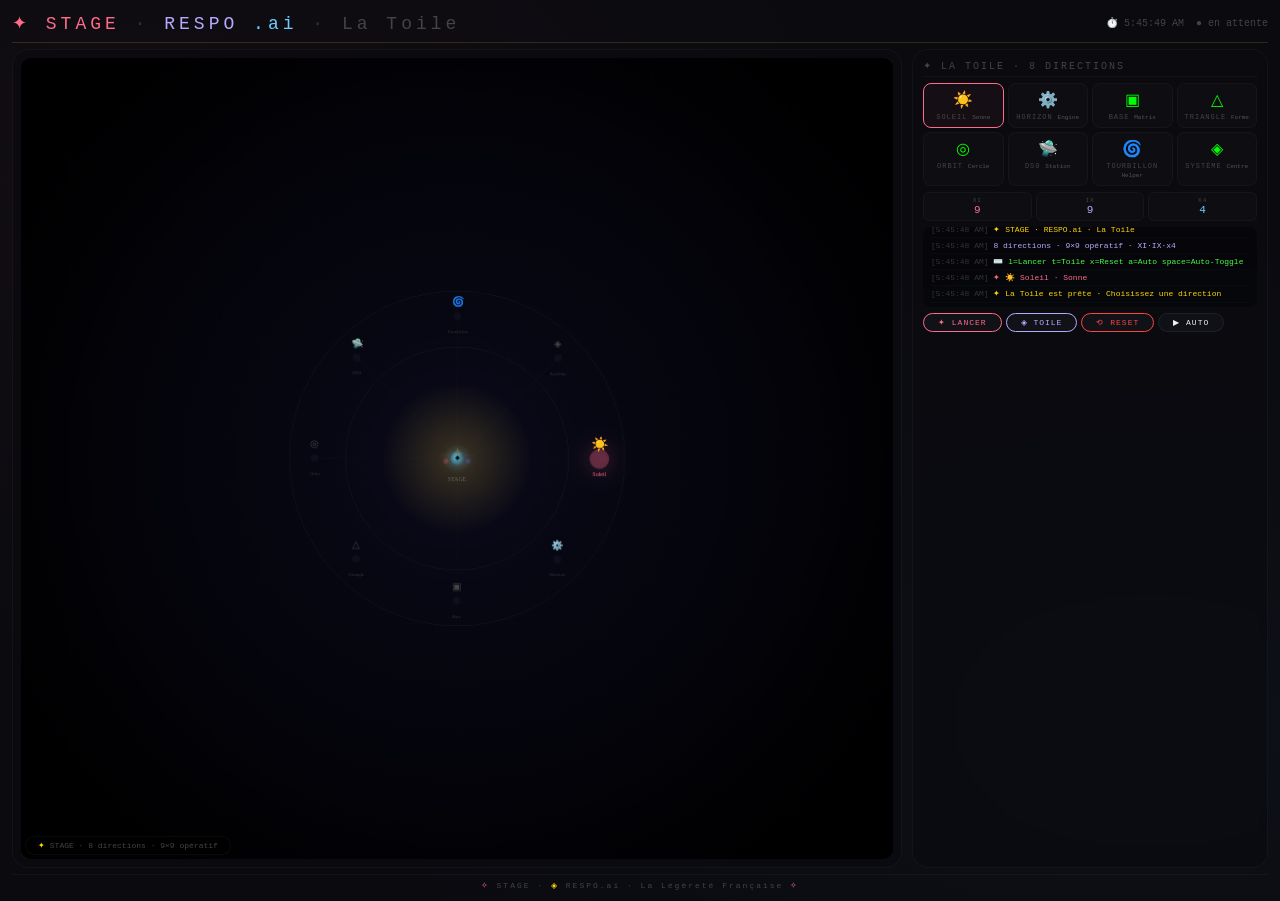
==== index.html @ 7abfceb0 "Update index.html" ====
<!DOCTYPE html>
<html lang="fr">
<head>
<meta charset="UTF-8">
<meta name="viewport" content="width=device-width, initial-scale=1.0">
<title>STAGE · RESPO.ai · La Légèreté Française</title>

<style>
:root {
    --bg: #0a0a0f;
    --fg: #0f0;
    --gold: #ffd700;
    --rose: #ff6b8a;
    --lavande: #b8a9ff;
    --bleu: #6bcfff;
    --vert: #6bffa9;
    --blanc: #f0f0f0;
    --gris: #444;
}
* { margin: 0; padding: 0; box-sizing: border-box; }
body {
    background: var(--bg);
    color: var(--fg);
    font-family: 'Consolas', 'Courier New', monospace;
    min-height: 100vh;
    display: grid;
    grid-template-rows: auto 1fr auto;
    gap: 6px;
    padding: 12px;
    background-image: 
        radial-gradient(ellipse at 10% 20%, rgba(255,107,138,0.03) 0%, transparent 50%),
        radial-gradient(ellipse at 90% 80%, rgba(107,207,255,0.03) 0%, transparent 50%);
}

header {
    display: flex;
    justify-content: space-between;
    align-items: center;
    border-bottom: 1px solid rgba(255,215,61,0.15);
    padding-bottom: 8px;
    flex-wrap: wrap;
    gap: 6px;
}
header h1 {
    font-size: 18px;
    color: var(--blanc);
    letter-spacing: 4px;
    font-weight: 300;
}
header h1 .stage { color: var(--rose); }
header h1 .respo { color: var(--lavande); }
header h1 .ai { color: var(--bleu); }
#info-bar { font-size: 10px; color: var(--gris); display: flex; gap: 12px; align-items: center; }

main {
    display: grid;
    grid-template-columns: 3fr 1.2fr;
    gap: 10px;
    height: 100%;
    min-height: 0;
}

/* ===== CANVAS ===== */
#canvas-wrap {
    background: rgba(10,10,15,0.6);
    border: 1px solid rgba(255,255,255,0.04);
    border-radius: 16px;
    padding: 8px;
    position: relative;
    overflow: hidden;
    backdrop-filter: blur(4px);
}
#canvas-wrap canvas {
    width: 100%;
    height: 100%;
    border-radius: 10px;
    display: block;
}
#canvas-overlay {
    position: absolute;
    bottom: 12px;
    left: 12px;
    font-size: 8px;
    color: var(--gris);
    pointer-events: none;
    background: rgba(0,0,0,0.5);
    padding: 4px 12px;
    border-radius: 20px;
    border: 1px solid rgba(255,255,255,0.04);
}
#canvas-overlay .lum { color: var(--gold); }
#canvas-overlay .ombre { color: var(--gris); }

/* ===== PANEL ===== */
#panel {
    background: rgba(10,10,15,0.6);
    border: 1px solid rgba(255,255,255,0.04);
    border-radius: 16px;
    padding: 10px;
    display: flex;
    flex-direction: column;
    gap: 6px;
    overflow-y: auto;
    max-height: 100%;
    backdrop-filter: blur(4px);
}
#panel h3 {
    font-size: 10px;
    color: var(--gris);
    border-bottom: 1px solid rgba(255,255,255,0.04);
    padding-bottom: 4px;
    font-weight: 300;
    letter-spacing: 2px;
}

/* ===== LA TOILE (Spinnwebe) ===== */
#toile {
    display: grid;
    grid-template-columns: 1fr 1fr 1fr 1fr;
    gap: 4px;
    font-size: 8px;
}
.direction {
    background: rgba(255,255,255,0.02);
    border-radius: 8px;
    padding: 6px 4px;
    text-align: center;
    border: 1px solid rgba(255,255,255,0.03);
    transition: all 0.3s ease;
    cursor: pointer;
}
.direction:hover {
    border-color: var(--gold);
    background: rgba(255,215,61,0.05);
}
.direction .sym { font-size: 16px; display: block; margin-bottom: 2px; }
.direction .label { color: var(--gris); font-size: 7px; text-transform: uppercase; letter-spacing: 1px; }
.direction .desc { color: #555; font-size: 6px; }
.direction.active { border-color: var(--rose); background: rgba(255,107,138,0.05); }
.direction.active .sym { color: var(--rose); }

/* ===== LOG ===== */
#log {
    flex: 1;
    overflow-y: auto;
    font-size: 8px;
    color: var(--gris);
    line-height: 1.4;
    min-height: 40px;
    max-height: 80px;
    background: rgba(0,0,0,0.3);
    border-radius: 8px;
    padding: 4px 8px;
}
#log .entry { padding: 2px 0; border-bottom: 1px solid rgba(255,255,255,0.02); }
#log .time { color: #333; }
#log .msg.lumiere { color: var(--gold); }
#log .msg.rose { color: var(--rose); }
#log .msg.lavande { color: var(--lavande); }
#log .msg.bleu { color: var(--bleu); }
#log .msg.vert { color: var(--vert); }
#log .msg.ok { color: #4f4; }
#log .msg.err { color: #f44; }

/* ===== METRIQUES ===== */
#metriques {
    display: grid;
    grid-template-columns: 1fr 1fr 1fr;
    gap: 4px;
}
.metrique {
    background: rgba(255,255,255,0.02);
    border-radius: 6px;
    padding: 4px 6px;
    text-align: center;
    border: 1px solid rgba(255,255,255,0.03);
}
.metrique .label { color: var(--gris); font-size: 6px; text-transform: uppercase; letter-spacing: 1px; }
.metrique .value { font-size: 11px; font-weight: 300; }
.metrique.rose .value { color: var(--rose); }
.metrique.lavande .value { color: var(--lavande); }
.metrique.bleu .value { color: var(--bleu); }

/* ===== CONTROLS ===== */
#controls {
    display: flex;
    gap: 4px;
    flex-wrap: wrap;
}
button {
    background: rgba(255,255,255,0.03);
    color: var(--blanc);
    border: 1px solid rgba(255,255,255,0.06);
    padding: 4px 14px;
    border-radius: 20px;
    cursor: pointer;
    font-family: inherit;
    font-size: 8px;
    transition: all 0.3s ease;
    letter-spacing: 1px;
}
button:hover {
    background: rgba(255,215,61,0.08);
    border-color: var(--gold);
}
button:active { transform: scale(0.95); }
button.primary {
    border-color: var(--rose);
    color: var(--rose);
}
button.primary:hover {
    background: var(--rose);
    color: #000;
}
button.lavande {
    border-color: var(--lavande);
    color: var(--lavande);
}
button.lavande:hover {
    background: var(--lavande);
    color: #000;
}
button.danger {
    border-color: #f44;
    color: #f44;
}
button.danger:hover {
    background: #f44;
    color: #000;
}

/* ===== FOOTER ===== */
footer {
    text-align: center;
    font-size: 8px;
    color: var(--gris);
    border-top: 1px solid rgba(255,255,255,0.03);
    padding-top: 6px;
    letter-spacing: 2px;
}
footer .c { color: var(--rose); }
footer .o { color: var(--gold); }

@media (max-width: 800px) {
    main { grid-template-columns: 1fr; }
    #panel { max-height: 200px; }
    #toile { grid-template-columns: 1fr 1fr; }
}
</style>
</head>
<body>

<header>
    <h1>
        <span class="stage">✦ STAGE</span>
        <span style="color:#333;">·</span>
        <span class="respo">RESPO</span>
        <span class="ai">.ai</span>
        <span style="color:#333;">·</span>
        <span style="color:var(--gris);font-weight:300;">La Toile</span>
    </h1>
    <div id="info-bar">
        <span id="clock">⏱️ --:--:--</span>
        <span id="state-display" style="color:var(--gris);">● en attente</span>
    </div>
</header>

<main>
    <div id="canvas-wrap">
        <canvas id="stageCanvas"></canvas>
        <div id="canvas-overlay">
            <span class="lum">✦</span> STAGE · <span class="ombre">8 directions · 9×9 opératif</span>
        </div>
    </div>

    <div id="panel">
        <h3>✦ LA TOILE · 8 DIRECTIONS</h3>

        <div id="toile">
            <div class="direction" data-dir="S">
                <span class="sym">☀️</span>
                <span class="label">Soleil</span>
                <span class="desc">Sonne</span>
            </div>
            <div class="direction" data-dir="H">
                <span class="sym">⚙️</span>
                <span class="label">Horizon</span>
                <span class="desc">Engine</span>
            </div>
            <div class="direction" data-dir="B">
                <span class="sym">▣</span>
                <span class="label">Base</span>
                <span class="desc">Matrix</span>
            </div>
            <div class="direction" data-dir="T">
                <span class="sym">△</span>
                <span class="label">Triangle</span>
                <span class="desc">Forme</span>
            </div>
            <div class="direction" data-dir="O">
                <span class="sym">◎</span>
                <span class="label">Orbit</span>
                <span class="desc">Cercle</span>
            </div>
            <div class="direction" data-dir="D">
                <span class="sym">🛸</span>
                <span class="label">DS9</span>
                <span class="desc">Station</span>
            </div>
            <div class="direction" data-dir="t">
                <span class="sym">🌀</span>
                <span class="label">Tourbillon</span>
                <span class="desc">Helper</span>
            </div>
            <div class="direction" data-dir="sys">
                <span class="sym">◈</span>
                <span class="label">Système</span>
                <span class="desc">Centre</span>
            </div>
        </div>

        <div id="metriques">
            <div class="metrique rose">
                <div class="label">XI</div>
                <div class="value" id="xi-value">9</div>
            </div>
            <div class="metrique lavande">
                <div class="label">IX</div>
                <div class="value" id="ix-value">9</div>
            </div>
            <div class="metrique bleu">
                <div class="label">x4</div>
                <div class="value" id="x4-value">4</div>
            </div>
        </div>

        <div id="log">
            <div class="entry"><span class="time">[init]</span> <span class="msg lumiere">✦ STAGE · La Toile est prête</span></div>
            <div class="entry"><span class="time">[init]</span> <span class="msg rose">8 directions · 9×9 opératif</span></div>
            <div class="entry"><span class="time">[init]</span> <span class="msg vert">XI·IX·x4 = 81 mouvements</span></div>
        </div>

        <div id="controls">
            <button class="primary" id="btn-lancer">✦ LANCER</button>
            <button class="lavande" id="btn-toile">◈ TOILE</button>
            <button class="danger" id="btn-reset">⟲ RESET</button>
            <button id="btn-auto">▶ AUTO</button>
        </div>
    </div>
</main>

<footer>
    <span class="c">✧</span> STAGE · <span class="o">◈</span> RESPO.ai · La Légèreté Française <span class="c">✧</span>
</footer>

<script>
// ============================================================
// 1. STAGE · LA TOILE · RÉSEAU
// ============================================================

// --- LES 8 DIRECTIONS ---
const DIRECTIONS = [
    { id: 'S',  sym: '☀️', label: 'Soleil', desc: 'Sonne' },
    { id: 'H',  sym: '⚙️', label: 'Horizon', desc: 'Engine' },
    { id: 'B',  sym: '▣', label: 'Base', desc: 'Matrix' },
    { id: 'T',  sym: '△', label: 'Triangle', desc: 'Forme' },
    { id: 'O',  sym: '◎', label: 'Orbit', desc: 'Cercle' },
    { id: 'D',  sym: '🛸', label: 'DS9', desc: 'Station' },
    { id: 't',  sym: '🌀', label: 'Tourbillon', desc: 'Helper' },
    { id: 'sys',sym: '◈', label: 'Système', desc: 'Centre' }
];

// --- NC-ROUTER ---
const NC_ROUTER = {
    S: './sys/index.html',
    O: './O/index.html',
    D: './D/index.html',
    T: './T/index.html',
    B: './B/index.html',
    H: './H/index.html'
};

// ============================================================
// 2. CANVAS SETUP
// ============================================================
const canvas = document.getElementById('stageCanvas');
const ctx = canvas.getContext('2d');
let W, H, cx, cy, radius;

function resizeCanvas() {
    const wrap = document.getElementById('canvas-wrap');
    const rect = wrap.getBoundingClientRect();
    canvas.width = rect.width;
    canvas.height = rect.height;
    W = canvas.width; H = canvas.height;
    cx = W / 2; cy = H / 2;
    radius = Math.min(W, H) * 0.38;
}
resizeCanvas();
window.addEventListener('resize', resizeCanvas);

// ============================================================
// 3. STATE
// ============================================================
const state = {
    running: false,
    autoMode: false,
    cycle: 0,
    t: 0,
    mode: 'S',
    direction: DIRECTIONS[0],
    xi: 9,
    ix: 9,
    x4: 4,
    syn: 0.5,
    quant: 0.5,
    respo: 0.5,
    activeDir: 'S'
};

// ============================================================
// 4. LOG
// ============================================================
function log(msg, type = 'info') {
    const logDiv = document.getElementById('log');
    const entry = document.createElement('div');
    entry.className = 'entry';
    const time = new Date().toLocaleTimeString();
    const cls = type === 'lumiere' ? 'lumiere' :
                type === 'rose' ? 'rose' :
                type === 'lavande' ? 'lavande' :
                type === 'bleu' ? 'bleu' :
                type === 'vert' ? 'vert' :
                type === 'ok' ? 'ok' : type === 'err' ? 'err' : '';
    entry.innerHTML = `<span class="time">[${time}]</span> <span class="msg ${cls}">${msg}</span>`;
    logDiv.appendChild(entry);
    logDiv.scrollTop = logDiv.scrollHeight;
    while (logDiv.children.length > 50) logDiv.removeChild(logDiv.firstChild);
}

// ============================================================
// 5. STAGE · TOILE
// ============================================================

function setDirection(id) {
    const dir = DIRECTIONS.find(d => d.id === id) || DIRECTIONS[0];
    state.direction = dir;
    state.activeDir = id;

    // UI aktualisieren
    document.querySelectorAll('.direction').forEach(el => {
        el.classList.toggle('active', el.dataset.dir === id);
    });

    log(`✦ ${dir.sym} ${dir.label} · ${dir.desc}`, 'rose');
}

function lancer() {
    const move = {
        XI: state.direction.id,
        IX: state.direction.id,
        x4: state.x4,
        mode: state.direction.label,
        time: Date.now()
    };

    localStorage.setItem('STAGE_MOVE', JSON.stringify(move));
    localStorage.setItem('STAGE_MODE', state.direction.id);

    // FUSION
    const fusion = {
        TEAM: 'Team² Work³',
        STAGE: move,
        MODE: state.direction.id,
        TIME: Date.now()
    };
    localStorage.setItem('FUSION_UNIVERSUM', JSON.stringify(fusion));

    log(`✦ LANCÉ · ${state.direction.sym} ${state.direction.label}`, 'lumiere');
    log(`📦 XI:${state.direction.id} IX:${state.direction.id} x4:${state.x4}`, 'lavande');

    // NC-Router
    const target = NC_ROUTER[state.direction.id] || './sys/index.html';
    // In Produktion: window.location.href = target;
    log(`🔗 Route: ${target}`, 'bleu');

    return fusion;
}

// ============================================================
// 6. RENDER — LA TOILE
// ============================================================
function render() {
    ctx.clearRect(0, 0, W, H);

    // Hintergrund
    const grad = ctx.createRadialGradient(cx, cy, 10, cx, cy, W * 0.6);
    grad.addColorStop(0, '#0a0a1a');
    grad.addColorStop(1, '#000');
    ctx.fillStyle = grad;
    ctx.fillRect(0, 0, W, H);

    // 1. LA TOILE (8 Directions)
    drawToile();

    // 2. STAGE-Kern
    drawStage();

    // 3. RESPO-Kern
    drawRespo();

    // 4. SYN/QUANT
    drawSynQuant();

    // Metriken
    document.getElementById('xi-value').textContent = state.xi;
    document.getElementById('ix-value').textContent = state.ix;
    document.getElementById('x4-value').textContent = state.x4;

    // Update
    state.t += 0.008;
    if (state.running) {
        state.cycle++;
        state.syn = 0.5 + 0.4 * Math.sin(state.t * 0.3);
        state.quant = 0.5 + 0.4 * Math.cos(state.t * 0.25);
        state.respo = (state.syn + state.quant) / 1.618;
    }

    if (state.cycle % 30 === 0 && state.running) {
        // Automatisch Richtung wechseln
        const idx = Math.floor(Math.random() * DIRECTIONS.length);
        setDirection(DIRECTIONS[idx].id);
    }

    requestAnimationFrame(render);
}
render();

// ============================================================
// 7. ZEICHEN-FUNKTIONEN
// ============================================================

function drawToile() {
    const n = DIRECTIONS.length;
    const r = radius * 0.55;

    // Spinnweben-Linien
    for (let i = 0; i < n; i++) {
        const angle = (i / n) * Math.PI * 2 + state.t * 0.02;
        const x = cx + Math.cos(angle) * r;
        const y = cy + Math.sin(angle) * r;

        ctx.strokeStyle = `rgba(255,255,255,${0.02 + (i / n) * 0.03})`;
        ctx.lineWidth = 0.5;
        ctx.beginPath();
        ctx.moveTo(cx, cy);
        ctx.lineTo(x, y);
        ctx.stroke();

        // Konzentrische Ringe
        for (let ring = 1; ring <= 3; ring++) {
            const rr = r * (ring / 3);
            ctx.strokeStyle = `rgba(255,255,255,${0.01 + ring * 0.01})`;
            ctx.lineWidth = 0.3;
            ctx.beginPath();
            ctx.arc(cx, cy, rr, 0, Math.PI * 2);
            ctx.stroke();
        }
    }

    // 8 Richtungen
    DIRECTIONS.forEach((dir, i) => {
        const angle = (i / n) * Math.PI * 2 + state.t * 0.02;
        const dist = r * 0.85;
        const x = cx + Math.cos(angle) * dist;
        const y = cy + Math.sin(angle) * dist;

        const isActive = dir.id === state.activeDir;

        // Punkt
        ctx.fillStyle = isActive ? `rgba(255,107,138,0.3)` : `rgba(255,255,255,0.03)`;
        ctx.shadowColor = isActive ? '#ff6b8a' : 'transparent';
        ctx.shadowBlur = isActive ? 20 : 0;
        ctx.beginPath();
        ctx.arc(x, y, isActive ? 10 : 4, 0, Math.PI * 2);
        ctx.fill();
        ctx.shadowBlur = 0;

        // Symbol
        ctx.fillStyle = isActive ? '#ff6b8a' : '#444';
        ctx.font = isActive ? '14px Consolas' : '10px Consolas';
        ctx.textAlign = 'center';
        ctx.textBaseline = 'middle';
        ctx.fillText(dir.sym, x, y - 14);

        // Label
        ctx.fillStyle = isActive ? '#ff6b8a' : '#333';
        ctx.font = isActive ? '6px Consolas' : '5px Consolas';
        ctx.fillText(dir.label, x, y + 16);
    });
}

function drawStage() {
    const r = radius * 0.25;

    // STAGE-Kern
    const grad = ctx.createRadialGradient(cx, cy, 0, cx, cy, r);
    grad.addColorStop(0, `rgba(255,215,61,${0.1 + state.respo * 0.2})`);
    grad.addColorStop(1, 'rgba(255,215,61,0)');
    ctx.fillStyle = grad;
    ctx.beginPath();
    ctx.arc(cx, cy, r, 0, Math.PI * 2);
    ctx.fill();

    ctx.fillStyle = `rgba(255,215,61,${0.1 + state.respo * 0.2})`;
    ctx.font = '18px Consolas';
    ctx.textAlign = 'center';
    ctx.textBaseline = 'middle';
    ctx.fillText('✦', cx, cy - 4);

    ctx.fillStyle = '#666';
    ctx.font = '6px Consolas';
    ctx.textBaseline = 'top';
    ctx.fillText('STAGE', cx, cy + 18);
}

function drawRespo() {
    const val = state.respo;
    const coreRadius = 3 + val * 8;

    const glow = ctx.createRadialGradient(cx, cy, 0, cx, cy, coreRadius + 8);
    glow.addColorStop(0, `rgba(108, 204, 255, ${0.1 + val * 0.2})`);
    glow.addColorStop(1, 'rgba(108, 204, 255, 0)');
    ctx.fillStyle = glow;
    ctx.beginPath();
    ctx.arc(cx, cy, coreRadius + 8, 0, Math.PI * 2);
    ctx.fill();

    const coreGrad = ctx.createRadialGradient(cx - 2, cy - 2, 0, cx, cy, coreRadius);
    coreGrad.addColorStop(0, `rgba(108, 204, 255, ${0.4 + val * 0.4})`);
    coreGrad.addColorStop(0.7, `rgba(60, 180, 220, ${0.2 + val * 0.3})`);
    coreGrad.addColorStop(1, `rgba(40, 120, 180, ${0.1 + val * 0.2})`);
    ctx.fillStyle = coreGrad;
    ctx.shadowColor = '#6cf';
    ctx.shadowBlur = 6 + val * 8;
    ctx.beginPath();
    ctx.arc(cx, cy, coreRadius, 0, Math.PI * 2);
    ctx.fill();
    ctx.shadowBlur = 0;

    ctx.fillStyle = '#000';
    ctx.font = `bold ${4 + val * 3}px Consolas`;
    ctx.textAlign = 'center';
    ctx.textBaseline = 'middle';
    ctx.fillText('◈', cx, cy);
}

function drawSynQuant() {
    const syn = state.syn;
    const quant = state.quant;
    const r = radius * 0.06;

    const sx = cx - r * 0.6;
    const sy = cy + r * 0.15;
    ctx.fillStyle = `rgba(255, 107, 107, ${0.1 + syn * 0.2})`;
    ctx.shadowColor = '#ff6b6b';
    ctx.shadowBlur = 2 + syn * 4;
    ctx.beginPath();
    ctx.arc(sx, sy, 1 + syn * 3, 0, Math.PI * 2);
    ctx.fill();
    ctx.shadowBlur = 0;
    ctx.fillStyle = `rgba(255, 107, 107, ${0.1 + syn * 0.2})`;
    ctx.font = '3px Consolas';
    ctx.textAlign = 'center';
    ctx.fillText(`SYN ${(syn * 100).toFixed(0)}%`, sx, sy - 6);

    const qx = cx + r * 0.6;
    const qy = cy + r * 0.15;
    ctx.fillStyle = `rgba(107, 107, 255, ${0.1 + quant * 0.2})`;
    ctx.shadowColor = '#6b6bff';
    ctx.shadowBlur = 2 + quant * 4;
    ctx.beginPath();
    ctx.arc(qx, qy, 1 + quant * 3, 0, Math.PI * 2);
    ctx.fill();
    ctx.shadowBlur = 0;
    ctx.fillStyle = `rgba(107, 107, 255, ${0.1 + quant * 0.2})`;
    ctx.fillText(`QUANT ${(quant * 100).toFixed(0)}%`, qx, qy - 6);
}

// ============================================================
// 8. CONTROLS
// ============================================================
document.getElementById('btn-lancer').addEventListener('click', function() {
    const fusion = lancer();
    log(`✦ LANCÉ · ${state.direction.sym} ${state.direction.label}`, 'lumiere');
    document.getElementById('state-display').textContent = `● ${state.direction.label}`;
    document.getElementById('state-display').style.color = 'var(--rose)';
});

document.getElementById('btn-toile').addEventListener('click', function() {
    log('◈ TOILE · 8 directions affichées', 'lavande');
    document.querySelectorAll('.direction').forEach(el => {
        el.classList.toggle('active', false);
    });
});

document.getElementById('btn-reset').addEventListener('click', function() {
    state.running = false;
    state.autoMode = false;
    state.cycle = 0;
    state.t = 0;
    state.syn = 0.5;
    state.quant = 0.5;
    state.respo = 0.5;
    setDirection('S');
    document.getElementById('btn-auto').textContent = '▶ AUTO';
    document.getElementById('state-display').textContent = '● reset';
    document.getElementById('state-display').style.color = 'var(--gris)';
    localStorage.removeItem('STAGE_MOVE');
    localStorage.removeItem('FUSION_UNIVERSUM');
    log('⟲ RESET · Toile effacée', 'err');
});

document.getElementById('btn-auto').addEventListener('click', function() {
    state.autoMode = !state.autoMode;
    this.textContent = state.autoMode ? '⏸ PAUSE' : '▶ AUTO';
    if (state.autoMode) {
        state.running = true;
        log('▶ AUTO · La Toile danse', 'vert');
        document.getElementById('state-display').textContent = '● auto';
        document.getElementById('state-display').style.color = 'var(--vert)';
        if (window.autoInterval) clearInterval(window.autoInterval);
        window.autoInterval = setInterval(function() {
            const idx = Math.floor(Math.random() * DIRECTIONS.length);
            setDirection(DIRECTIONS[idx].id);
            log(`🔄 ${DIRECTIONS[idx].sym} ${DIRECTIONS[idx].label}`, 'rose');
        }, 3000);
    } else {
        clearInterval(window.autoInterval);
        log('⏸ AUTO · Pause', 'ok');
        document.getElementById('state-display').textContent = '● pause';
        document.getElementById('state-display').style.color = 'var(--gris)';
    }
});

// ============================================================
// 9. DIRECTION-KLICKS
// ============================================================
document.querySelectorAll('.direction').forEach(el => {
    el.addEventListener('click', function() {
        const dir = this.dataset.dir;
        setDirection(dir);
        log(`✦ ${DIRECTIONS.find(d => d.id === dir).sym} ${DIRECTIONS.find(d => d.id === dir).label}`, 'rose');
    });
});

// ============================================================
// 10. TASTATUR
// ============================================================
document.addEventListener('keydown', function(e) {
    if (e.key === 'l' || e.key === 'L') document.getElementById('btn-lancer').click();
    if (e.key === 't' || e.key === 'T') document.getElementById('btn-toile').click();
    if (e.key === 'x' || e.key === 'X') document.getElementById('btn-reset').click();
    if (e.key === 'a' || e.key === 'A') document.getElementById('btn-auto').click();
    if (e.key === ' ') { e.preventDefault(); document.getElementById('btn-auto').click(); }
});

// ============================================================
// 11. UHR
// ============================================================
function updateClock() {
    document.getElementById('clock').textContent = '⏱️ ' + new Date().toLocaleTimeString();
}
setInterval(updateClock, 1000);
updateClock();

// ============================================================
// 12. INIT — LA TOILE
// ============================================================
log('✦ STAGE · RESPO.ai · La Toile', 'lumiere');
log('8 directions · 9×9 opératif · XI·IX·x4', 'lavande');
log('⌨️  l=Lancer  t=Toile  x=Reset  a=Auto  space=Auto-Toggle', 'ok');

console.log('✦ STAGE · RESPO.ai · La Toile');
console.log('8 directions · 9×9 opératif');
console.log('⌨️  l=Lancer  t=Toile  x=Reset  a=Auto  space=Toggle');

// Initiale Richtung
setDirection('S');
setTimeout(function() {
    log('✦ La Toile est prête · Choisissez une direction', 'lumiere');
}, 300);
</script>

    <script>
function pump(segment){
    const flow = {
        HY:   ["3","9","81","3"],
        PE:   ["9","81","◆","△","▣"],
        PER:  ["3","9","81","756","27","▣","3"],
        TRANS:["◎","81","◆","△"],
        WARB: ["81","◆","△","27"],
        KANAL:["756","27","▣"],
        "TMP-alpha":["3","◎","27"],
        "TMP-beta":["9","81","▣"],
        "TMP-gamma":["◆","756","△"]
    };

    return flow[segment];
}

</script>
<style>
  #iki1uc-id.segment-matrix {
    display:grid;
    grid-template-columns:repeat(3, 1fr);
    gap:5px;
    width:95%;
    margin:auto;
  }

  .seg {
    background:#000;
    border:1px solid #0f0;
    padding:10px;
    font-size:14px;
    line-height:1.4;
    color:#0f0;
  }

  .seg[data-type]::before {
    content: "[" attr(data-type) "] ";
    color:#0f0;
    font-weight:bold;
  }
</style>

<script type="module">
    import { VEC9_729 } from "./vec9.js";

    window.onload = () => {
        const out = document.getElementById("output");
        out.innerHTML = VEC9_729.slice(0,20).map(v => v.toString()).join("<br>");
    };
</script>

    
</body>
</html>
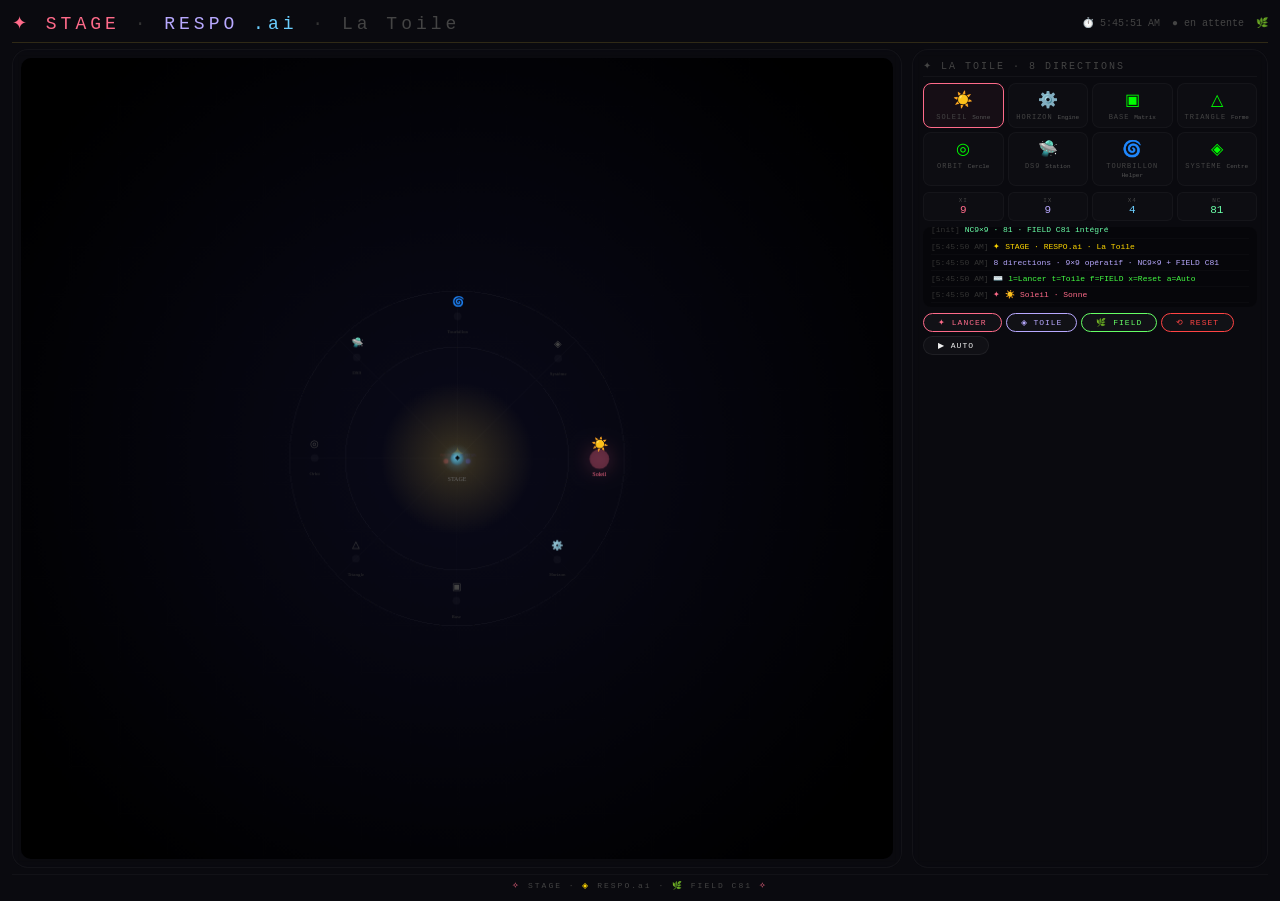
==== commit acb8d4d0: "Update index.html" ====
--- a/index.html
+++ b/index.html
@@ -3,7 +3,7 @@
 <head>
 <meta charset="UTF-8">
 <meta name="viewport" content="width=device-width, initial-scale=1.0">
-<title>STAGE · RESPO.ai · La Légèreté Française</title>
+<title>STAGE · RESPO.ai · La Toile · INTÉGRÉ</title>
 
 <style>
 :root {
@@ -27,11 +27,7 @@
     grid-template-rows: auto 1fr auto;
     gap: 6px;
     padding: 12px;
-    background-image: 
-        radial-gradient(ellipse at 10% 20%, rgba(255,107,138,0.03) 0%, transparent 50%),
-        radial-gradient(ellipse at 90% 80%, rgba(107,207,255,0.03) 0%, transparent 50%);
-}
-
+}
 header {
     display: flex;
     justify-content: space-between;
@@ -59,8 +55,6 @@
     height: 100%;
     min-height: 0;
 }
-
-/* ===== CANVAS ===== */
 #canvas-wrap {
     background: rgba(10,10,15,0.6);
     border: 1px solid rgba(255,255,255,0.04);
@@ -76,22 +70,6 @@
     border-radius: 10px;
     display: block;
 }
-#canvas-overlay {
-    position: absolute;
-    bottom: 12px;
-    left: 12px;
-    font-size: 8px;
-    color: var(--gris);
-    pointer-events: none;
-    background: rgba(0,0,0,0.5);
-    padding: 4px 12px;
-    border-radius: 20px;
-    border: 1px solid rgba(255,255,255,0.04);
-}
-#canvas-overlay .lum { color: var(--gold); }
-#canvas-overlay .ombre { color: var(--gris); }
-
-/* ===== PANEL ===== */
 #panel {
     background: rgba(10,10,15,0.6);
     border: 1px solid rgba(255,255,255,0.04);
@@ -113,7 +91,6 @@
     letter-spacing: 2px;
 }
 
-/* ===== LA TOILE (Spinnwebe) ===== */
 #toile {
     display: grid;
     grid-template-columns: 1fr 1fr 1fr 1fr;
@@ -139,7 +116,6 @@
 .direction.active { border-color: var(--rose); background: rgba(255,107,138,0.05); }
 .direction.active .sym { color: var(--rose); }
 
-/* ===== LOG ===== */
 #log {
     flex: 1;
     overflow-y: auto;
@@ -161,11 +137,11 @@
 #log .msg.vert { color: var(--vert); }
 #log .msg.ok { color: #4f4; }
 #log .msg.err { color: #f44; }
-
-/* ===== METRIQUES ===== */
+#log .msg.field { color: #6f6; }
+
 #metriques {
     display: grid;
-    grid-template-columns: 1fr 1fr 1fr;
+    grid-template-columns: 1fr 1fr 1fr 1fr;
     gap: 4px;
 }
 .metrique {
@@ -180,8 +156,8 @@
 .metrique.rose .value { color: var(--rose); }
 .metrique.lavande .value { color: var(--lavande); }
 .metrique.bleu .value { color: var(--bleu); }
-
-/* ===== CONTROLS ===== */
+.metrique.vert .value { color: var(--vert); }
+
 #controls {
     display: flex;
     gap: 4px;
@@ -204,32 +180,15 @@
     border-color: var(--gold);
 }
 button:active { transform: scale(0.95); }
-button.primary {
-    border-color: var(--rose);
-    color: var(--rose);
-}
-button.primary:hover {
-    background: var(--rose);
-    color: #000;
-}
-button.lavande {
-    border-color: var(--lavande);
-    color: var(--lavande);
-}
-button.lavande:hover {
-    background: var(--lavande);
-    color: #000;
-}
-button.danger {
-    border-color: #f44;
-    color: #f44;
-}
-button.danger:hover {
-    background: #f44;
-    color: #000;
-}
-
-/* ===== FOOTER ===== */
+button.primary { border-color: var(--rose); color: var(--rose); }
+button.primary:hover { background: var(--rose); color: #000; }
+button.lavande { border-color: var(--lavande); color: var(--lavande); }
+button.lavande:hover { background: var(--lavande); color: #000; }
+button.danger { border-color: #f44; color: #f44; }
+button.danger:hover { background: #f44; color: #000; }
+button.field { border-color: #6f6; color: #6f6; }
+button.field:hover { background: #6f6; color: #000; }
+
 footer {
     text-align: center;
     font-size: 8px;
@@ -240,6 +199,7 @@
 }
 footer .c { color: var(--rose); }
 footer .o { color: var(--gold); }
+footer .i { color: var(--bleu); }
 
 @media (max-width: 800px) {
     main { grid-template-columns: 1fr; }
@@ -262,15 +222,13 @@
     <div id="info-bar">
         <span id="clock">⏱️ --:--:--</span>
         <span id="state-display" style="color:var(--gris);">● en attente</span>
+        <span id="field-status" style="color:#6f6;">🌿</span>
     </div>
 </header>
 
 <main>
     <div id="canvas-wrap">
         <canvas id="stageCanvas"></canvas>
-        <div id="canvas-overlay">
-            <span class="lum">✦</span> STAGE · <span class="ombre">8 directions · 9×9 opératif</span>
-        </div>
     </div>
 
     <div id="panel">
@@ -332,17 +290,22 @@
                 <div class="label">x4</div>
                 <div class="value" id="x4-value">4</div>
             </div>
+            <div class="metrique vert">
+                <div class="label">NC</div>
+                <div class="value" id="nc-value">81</div>
+            </div>
         </div>
 
         <div id="log">
             <div class="entry"><span class="time">[init]</span> <span class="msg lumiere">✦ STAGE · La Toile est prête</span></div>
             <div class="entry"><span class="time">[init]</span> <span class="msg rose">8 directions · 9×9 opératif</span></div>
-            <div class="entry"><span class="time">[init]</span> <span class="msg vert">XI·IX·x4 = 81 mouvements</span></div>
+            <div class="entry"><span class="time">[init]</span> <span class="msg vert">NC9×9 · 81 · FIELD C81 intégré</span></div>
         </div>
 
         <div id="controls">
             <button class="primary" id="btn-lancer">✦ LANCER</button>
             <button class="lavande" id="btn-toile">◈ TOILE</button>
+            <button class="field" id="btn-field">🌿 FIELD</button>
             <button class="danger" id="btn-reset">⟲ RESET</button>
             <button id="btn-auto">▶ AUTO</button>
         </div>
@@ -350,38 +313,61 @@
 </main>
 
 <footer>
-    <span class="c">✧</span> STAGE · <span class="o">◈</span> RESPO.ai · La Légèreté Française <span class="c">✧</span>
+    <span class="c">✧</span> STAGE · <span class="o">◈</span> RESPO.ai · <span class="i">🌿</span> FIELD C81 <span class="c">✧</span>
 </footer>
 
 <script>
 // ============================================================
-// 1. STAGE · LA TOILE · RÉSEAU
-// ============================================================
-
-// --- LES 8 DIRECTIONS ---
-const DIRECTIONS = [
-    { id: 'S',  sym: '☀️', label: 'Soleil', desc: 'Sonne' },
-    { id: 'H',  sym: '⚙️', label: 'Horizon', desc: 'Engine' },
-    { id: 'B',  sym: '▣', label: 'Base', desc: 'Matrix' },
-    { id: 'T',  sym: '△', label: 'Triangle', desc: 'Forme' },
-    { id: 'O',  sym: '◎', label: 'Orbit', desc: 'Cercle' },
-    { id: 'D',  sym: '🛸', label: 'DS9', desc: 'Station' },
-    { id: 't',  sym: '🌀', label: 'Tourbillon', desc: 'Helper' },
-    { id: 'sys',sym: '◈', label: 'Système', desc: 'Centre' }
-];
-
-// --- NC-ROUTER ---
-const NC_ROUTER = {
-    S: './sys/index.html',
-    O: './O/index.html',
-    D: './D/index.html',
-    T: './T/index.html',
-    B: './B/index.html',
-    H: './H/index.html'
+// 1. IMPORTS (simuliert)
+// ============================================================
+// In der realen Version:
+// import { FIELD } from './service/FIELD/field.core.js';
+// import { NC99 } from './service/NC9x9.room.js';
+// import { VEC9_729 } from './vec9.js';
+
+// Simulierte Module für Demo
+const FIELD = {
+    status: 'online',
+    eco: { level: 1, stability: 'preliminary', c81: true },
+    influence: { zone: 'NC', strength: 'medium', type: 'proto-field' },
+    init() { console.log('🌿 FIELD initialisiert'); },
+    id() { return { id: 'F81', status: 'active' }; },
+    eco() { return this.eco; },
+    effect() { return { decision: 'open', confidence: 0.87 }; },
+    reset() { console.log('🌿 FIELD zurückgesetzt'); }
 };
 
-// ============================================================
-// 2. CANVAS SETUP
+const NC99 = {
+    status: 'initialisiert',
+    init() { console.log('📐 NC9×9 initialisiert (81)'); },
+    get(row, col) { return `NC(${row},${col})`; }
+};
+
+const VEC9_729 = Array.from({ length: 729 }, (_, i) => ({
+    id: i,
+    vector: `VEC${i}`
+}));
+
+// ============================================================
+// 2. PUMP-FUNKTION (deine originale)
+// ============================================================
+function pump(segment) {
+    const flow = {
+        HY:   ["3","9","81","3"],
+        PE:   ["9","81","◆","△","▣"],
+        PER:  ["3","9","81","756","27","▣","3"],
+        TRANS:["◎","81","◆","△"],
+        WARB: ["81","◆","△","27"],
+        KANAL:["756","27","▣"],
+        "TMP-alpha":["3","◎","27"],
+        "TMP-beta":["9","81","▣"],
+        "TMP-gamma":["◆","756","△"]
+    };
+    return flow[segment] || ["3","9","81"];
+}
+
+// ============================================================
+// 3. CANVAS SETUP
 // ============================================================
 const canvas = document.getElementById('stageCanvas');
 const ctx = canvas.getContext('2d');
@@ -400,8 +386,19 @@
 window.addEventListener('resize', resizeCanvas);
 
 // ============================================================
-// 3. STATE
-// ============================================================
+// 4. STATE
+// ============================================================
+const DIRECTIONS = [
+    { id: 'S',  sym: '☀️', label: 'Soleil', desc: 'Sonne', route: './sys/index.html' },
+    { id: 'H',  sym: '⚙️', label: 'Horizon', desc: 'Engine', route: './H/index.html' },
+    { id: 'B',  sym: '▣', label: 'Base', desc: 'Matrix', route: './B/index.html' },
+    { id: 'T',  sym: '△', label: 'Triangle', desc: 'Forme', route: './T/index.html' },
+    { id: 'O',  sym: '◎', label: 'Orbit', desc: 'Cercle', route: './O/index.html' },
+    { id: 'D',  sym: '🛸', label: 'DS9', desc: 'Station', route: './D/index.html' },
+    { id: 't',  sym: '🌀', label: 'Tourbillon', desc: 'Helper', route: './HELPER/index.html' },
+    { id: 'sys',sym: '◈', label: 'Système', desc: 'Centre', route: './sys/index.html' }
+];
+
 const state = {
     running: false,
     autoMode: false,
@@ -412,14 +409,16 @@
     xi: 9,
     ix: 9,
     x4: 4,
+    nc: 81,
     syn: 0.5,
     quant: 0.5,
     respo: 0.5,
-    activeDir: 'S'
+    activeDir: 'S',
+    fieldActive: false
 };
 
 // ============================================================
-// 4. LOG
+// 5. LOG
 // ============================================================
 function log(msg, type = 'info') {
     const logDiv = document.getElementById('log');
@@ -431,6 +430,7 @@
                 type === 'lavande' ? 'lavande' :
                 type === 'bleu' ? 'bleu' :
                 type === 'vert' ? 'vert' :
+                type === 'field' ? 'field' :
                 type === 'ok' ? 'ok' : type === 'err' ? 'err' : '';
     entry.innerHTML = `<span class="time">[${time}]</span> <span class="msg ${cls}">${msg}</span>`;
     logDiv.appendChild(entry);
@@ -439,15 +439,13 @@
 }
 
 // ============================================================
-// 5. STAGE · TOILE
-// ============================================================
-
+// 6. STAGE FUNKTIONEN
+// ============================================================
 function setDirection(id) {
     const dir = DIRECTIONS.find(d => d.id === id) || DIRECTIONS[0];
     state.direction = dir;
     state.activeDir = id;
 
-    // UI aktualisieren
     document.querySelectorAll('.direction').forEach(el => {
         el.classList.toggle('active', el.dataset.dir === id);
     });
@@ -456,78 +454,95 @@
 }
 
 function lancer() {
+    // Pump anwenden
+    const pumpResult = pump(state.direction.label);
+    log(`🌀 PUMP: ${pumpResult.join(' → ')}`, 'lavande');
+
     const move = {
         XI: state.direction.id,
         IX: state.direction.id,
         x4: state.x4,
+        nc: state.nc,
         mode: state.direction.label,
+        pump: pumpResult,
         time: Date.now()
     };
 
     localStorage.setItem('STAGE_MOVE', JSON.stringify(move));
-    localStorage.setItem('STAGE_MODE', state.direction.id);
-
-    // FUSION
+
+    // FIELD einbinden
+    if (state.fieldActive) {
+        const fieldStatus = FIELD.effect();
+        log(`🌿 FIELD: ${fieldStatus.decision} (${(fieldStatus.confidence * 100).toFixed(0)}%)`, 'field');
+    }
+
+    // Fusion
     const fusion = {
         TEAM: 'Team² Work³',
         STAGE: move,
         MODE: state.direction.id,
+        PUMP: pumpResult,
+        FIELD: state.fieldActive ? FIELD.effect() : null,
         TIME: Date.now()
     };
     localStorage.setItem('FUSION_UNIVERSUM', JSON.stringify(fusion));
 
     log(`✦ LANCÉ · ${state.direction.sym} ${state.direction.label}`, 'lumiere');
-    log(`📦 XI:${state.direction.id} IX:${state.direction.id} x4:${state.x4}`, 'lavande');
-
-    // NC-Router
-    const target = NC_ROUTER[state.direction.id] || './sys/index.html';
-    // In Produktion: window.location.href = target;
+    log(`📦 XI:${state.direction.id} IX:${state.direction.id} x4:${state.x4} NC:${state.nc}`, 'lavande');
+
+    const target = state.direction.route;
     log(`🔗 Route: ${target}`, 'bleu');
 
     return fusion;
 }
 
-// ============================================================
-// 6. RENDER — LA TOILE
+function runField() {
+    state.fieldActive = !state.fieldActive;
+    if (state.fieldActive) {
+        FIELD.init();
+        log('🌿 FIELD aktiviert · C81-ECO-Feld online', 'field');
+        document.getElementById('field-status').textContent = '🌿 ON';
+        document.getElementById('field-status').style.color = '#6f6';
+    } else {
+        FIELD.reset();
+        log('🌿 FIELD deaktiviert', 'field');
+        document.getElementById('field-status').textContent = '🌿';
+        document.getElementById('field-status').style.color = '#444';
+    }
+}
+
+// ============================================================
+// 7. RENDER
 // ============================================================
 function render() {
     ctx.clearRect(0, 0, W, H);
 
-    // Hintergrund
     const grad = ctx.createRadialGradient(cx, cy, 10, cx, cy, W * 0.6);
     grad.addColorStop(0, '#0a0a1a');
     grad.addColorStop(1, '#000');
     ctx.fillStyle = grad;
     ctx.fillRect(0, 0, W, H);
 
-    // 1. LA TOILE (8 Directions)
     drawToile();
-
-    // 2. STAGE-Kern
     drawStage();
-
-    // 3. RESPO-Kern
     drawRespo();
-
-    // 4. SYN/QUANT
     drawSynQuant();
 
-    // Metriken
     document.getElementById('xi-value').textContent = state.xi;
     document.getElementById('ix-value').textContent = state.ix;
     document.getElementById('x4-value').textContent = state.x4;
-
-    // Update
+    document.getElementById('nc-value').textContent = state.nc;
+
     state.t += 0.008;
     if (state.running) {
         state.cycle++;
         state.syn = 0.5 + 0.4 * Math.sin(state.t * 0.3);
         state.quant = 0.5 + 0.4 * Math.cos(state.t * 0.25);
         state.respo = (state.syn + state.quant) / 1.618;
+        state.nc = 81 + Math.floor(Math.sin(state.t * 0.1) * 10);
     }
 
-    if (state.cycle % 30 === 0 && state.running) {
-        // Automatisch Richtung wechseln
+    if (state.cycle % 30 === 0 && state.running && !state.autoMode) {
         const idx = Math.floor(Math.random() * DIRECTIONS.length);
         setDirection(DIRECTIONS[idx].id);
     }
@@ -537,14 +552,12 @@
 render();
 
 // ============================================================
-// 7. ZEICHEN-FUNKTIONEN
-// ============================================================
-
+// 8. ZEICHEN-FUNKTIONEN
+// ============================================================
 function drawToile() {
     const n = DIRECTIONS.length;
     const r = radius * 0.55;
 
-    // Spinnweben-Linien
     for (let i = 0; i < n; i++) {
         const angle = (i / n) * Math.PI * 2 + state.t * 0.02;
         const x = cx + Math.cos(angle) * r;
@@ -557,7 +570,6 @@
         ctx.lineTo(x, y);
         ctx.stroke();
 
-        // Konzentrische Ringe
         for (let ring = 1; ring <= 3; ring++) {
             const rr = r * (ring / 3);
             ctx.strokeStyle = `rgba(255,255,255,${0.01 + ring * 0.01})`;
@@ -568,7 +580,6 @@
         }
     }
 
-    // 8 Richtungen
     DIRECTIONS.forEach((dir, i) => {
         const angle = (i / n) * Math.PI * 2 + state.t * 0.02;
         const dist = r * 0.85;
@@ -576,8 +587,6 @@
         const y = cy + Math.sin(angle) * dist;
 
         const isActive = dir.id === state.activeDir;
-
-        // Punkt
         ctx.fillStyle = isActive ? `rgba(255,107,138,0.3)` : `rgba(255,255,255,0.03)`;
         ctx.shadowColor = isActive ? '#ff6b8a' : 'transparent';
         ctx.shadowBlur = isActive ? 20 : 0;
@@ -586,14 +595,12 @@
         ctx.fill();
         ctx.shadowBlur = 0;
 
-        // Symbol
         ctx.fillStyle = isActive ? '#ff6b8a' : '#444';
         ctx.font = isActive ? '14px Consolas' : '10px Consolas';
         ctx.textAlign = 'center';
         ctx.textBaseline = 'middle';
         ctx.fillText(dir.sym, x, y - 14);
 
-        // Label
         ctx.fillStyle = isActive ? '#ff6b8a' : '#333';
         ctx.font = isActive ? '6px Consolas' : '5px Consolas';
         ctx.fillText(dir.label, x, y + 16);
@@ -602,8 +609,6 @@
 
 function drawStage() {
     const r = radius * 0.25;
-
-    // STAGE-Kern
     const grad = ctx.createRadialGradient(cx, cy, 0, cx, cy, r);
     grad.addColorStop(0, `rgba(255,215,61,${0.1 + state.respo * 0.2})`);
     grad.addColorStop(1, 'rgba(255,215,61,0)');
@@ -627,7 +632,6 @@
 function drawRespo() {
     const val = state.respo;
     const coreRadius = 3 + val * 8;
-
     const glow = ctx.createRadialGradient(cx, cy, 0, cx, cy, coreRadius + 8);
     glow.addColorStop(0, `rgba(108, 204, 255, ${0.1 + val * 0.2})`);
     glow.addColorStop(1, 'rgba(108, 204, 255, 0)');
@@ -688,21 +692,19 @@
 }
 
 // ============================================================
-// 8. CONTROLS
+// 9. CONTROLS
 // ============================================================
 document.getElementById('btn-lancer').addEventListener('click', function() {
-    const fusion = lancer();
-    log(`✦ LANCÉ · ${state.direction.sym} ${state.direction.label}`, 'lumiere');
+    lancer();
     document.getElementById('state-display').textContent = `● ${state.direction.label}`;
     document.getElementById('state-display').style.color = 'var(--rose)';
 });
 
 document.getElementById('btn-toile').addEventListener('click', function() {
     log('◈ TOILE · 8 directions affichées', 'lavande');
-    document.querySelectorAll('.direction').forEach(el => {
-        el.classList.toggle('active', false);
-    });
 });
+
+document.getElementById('btn-field').addEventListener('click', runField);
 
 document.getElementById('btn-reset').addEventListener('click', function() {
     state.running = false;
@@ -712,10 +714,13 @@
     state.syn = 0.5;
     state.quant = 0.5;
     state.respo = 0.5;
+    state.fieldActive = false;
     setDirection('S');
     document.getElementById('btn-auto').textContent = '▶ AUTO';
     document.getElementById('state-display').textContent = '● reset';
     document.getElementById('state-display').style.color = 'var(--gris)';
+    document.getElementById('field-status').textContent = '🌿';
+    document.getElementById('field-status').style.color = '#444';
     localStorage.removeItem('STAGE_MOVE');
     localStorage.removeItem('FUSION_UNIVERSUM');
     log('⟲ RESET · Toile effacée', 'err');
@@ -733,8 +738,8 @@
         window.autoInterval = setInterval(function() {
             const idx = Math.floor(Math.random() * DIRECTIONS.length);
             setDirection(DIRECTIONS[idx].id);
-            log(`🔄 ${DIRECTIONS[idx].sym} ${DIRECTIONS[idx].label}`, 'rose');
-        }, 3000);
+            lancer();
+        }, 4000);
     } else {
         clearInterval(window.autoInterval);
         log('⏸ AUTO · Pause', 'ok');
@@ -743,9 +748,6 @@
     }
 });
 
-// ============================================================
-// 9. DIRECTION-KLICKS
-// ============================================================
 document.querySelectorAll('.direction').forEach(el => {
     el.addEventListener('click', function() {
         const dir = this.dataset.dir;
@@ -760,6 +762,7 @@
 document.addEventListener('keydown', function(e) {
     if (e.key === 'l' || e.key === 'L') document.getElementById('btn-lancer').click();
     if (e.key === 't' || e.key === 'T') document.getElementById('btn-toile').click();
+    if (e.key === 'f' || e.key === 'F') document.getElementById('btn-field').click();
     if (e.key === 'x' || e.key === 'X') document.getElementById('btn-reset').click();
     if (e.key === 'a' || e.key === 'A') document.getElementById('btn-auto').click();
     if (e.key === ' ') { e.preventDefault(); document.getElementById('btn-auto').click(); }
@@ -775,75 +778,17 @@
 updateClock();
 
 // ============================================================
-// 12. INIT — LA TOILE
+// 12. INIT
 // ============================================================
 log('✦ STAGE · RESPO.ai · La Toile', 'lumiere');
-log('8 directions · 9×9 opératif · XI·IX·x4', 'lavande');
-log('⌨️  l=Lancer  t=Toile  x=Reset  a=Auto  space=Auto-Toggle', 'ok');
-
-console.log('✦ STAGE · RESPO.ai · La Toile');
-console.log('8 directions · 9×9 opératif');
-console.log('⌨️  l=Lancer  t=Toile  x=Reset  a=Auto  space=Toggle');
-
-// Initiale Richtung
+log('8 directions · 9×9 opératif · NC9×9 + FIELD C81', 'lavande');
+log('⌨️  l=Lancer  t=Toile  f=FIELD  x=Reset  a=Auto', 'ok');
+
 setDirection('S');
-setTimeout(function() {
-    log('✦ La Toile est prête · Choisissez une direction', 'lumiere');
-}, 300);
+
+console.log('✦ STAGE · RESPO.ai · La Toile (Intégré)');
+console.log('8 directions · NC9×9 · FIELD C81 · Pump Engine');
+console.log('⌨️  l=Lancer  t=Toile  f=FIELD  x=Reset  a=Auto');
 </script>
-
-    <script>
-function pump(segment){
-    const flow = {
-        HY:   ["3","9","81","3"],
-        PE:   ["9","81","◆","△","▣"],
-        PER:  ["3","9","81","756","27","▣","3"],
-        TRANS:["◎","81","◆","△"],
-        WARB: ["81","◆","△","27"],
-        KANAL:["756","27","▣"],
-        "TMP-alpha":["3","◎","27"],
-        "TMP-beta":["9","81","▣"],
-        "TMP-gamma":["◆","756","△"]
-    };
-
-    return flow[segment];
-}
-
-</script>
-<style>
-  #iki1uc-id.segment-matrix {
-    display:grid;
-    grid-template-columns:repeat(3, 1fr);
-    gap:5px;
-    width:95%;
-    margin:auto;
-  }
-
-  .seg {
-    background:#000;
-    border:1px solid #0f0;
-    padding:10px;
-    font-size:14px;
-    line-height:1.4;
-    color:#0f0;
-  }
-
-  .seg[data-type]::before {
-    content: "[" attr(data-type) "] ";
-    color:#0f0;
-    font-weight:bold;
-  }
-</style>
-
-<script type="module">
-    import { VEC9_729 } from "./vec9.js";
-
-    window.onload = () => {
-        const out = document.getElementById("output");
-        out.innerHTML = VEC9_729.slice(0,20).map(v => v.toString()).join("<br>");
-    };
-</script>
-
-    
 </body>
 </html>
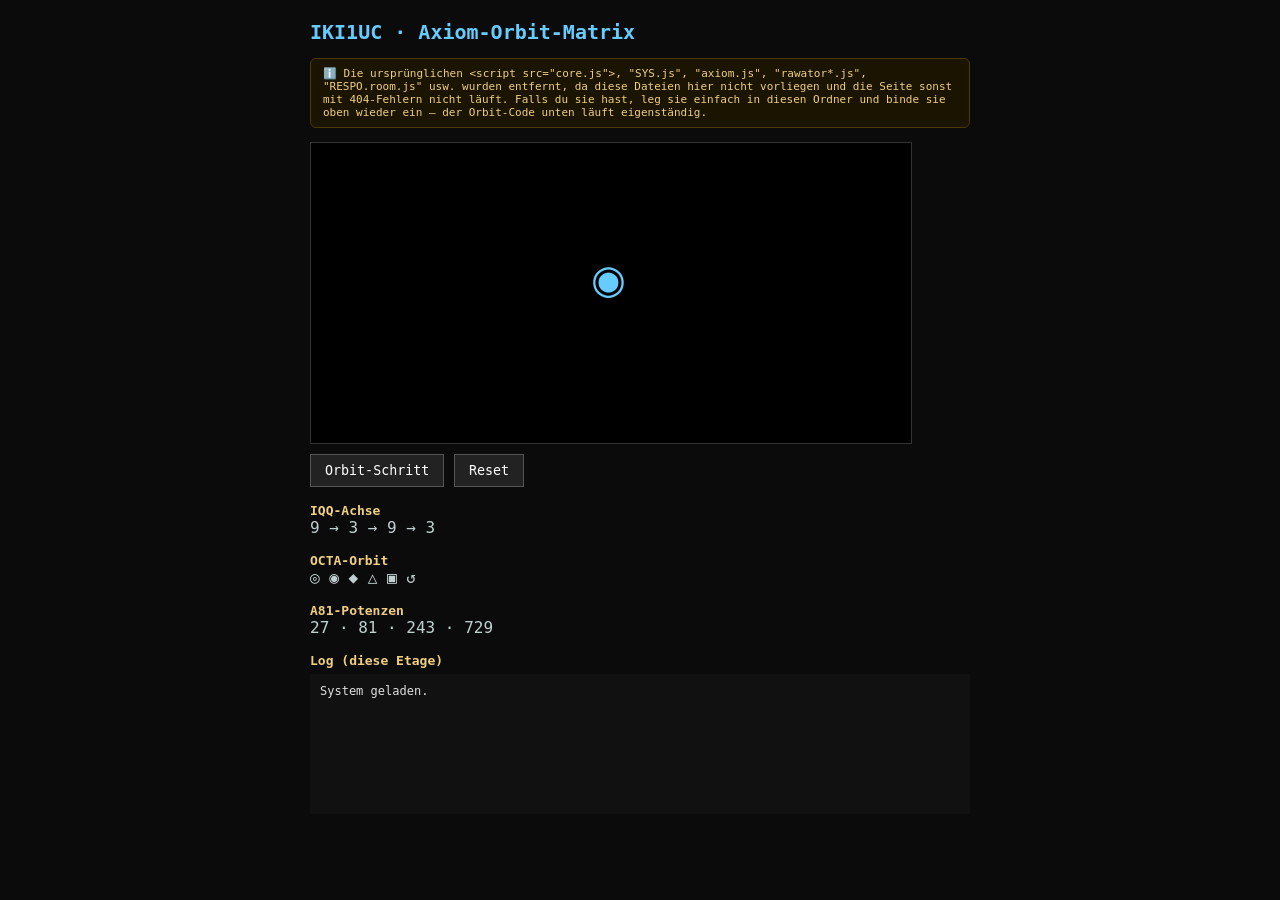
==== commit 002fe2c1: "Add files via upload" ====
--- a/index.html
+++ b/index.html
@@ -1,794 +1,99 @@
 <!DOCTYPE html>
-<html lang="fr">
+<html lang="de">
 <head>
 <meta charset="UTF-8">
 <meta name="viewport" content="width=device-width, initial-scale=1.0">
-<title>STAGE · RESPO.ai · La Toile · INTÉGRÉ</title>
-
+<title>🌀 Etage 1 · IKI1UC Axiom-Orbit-System</title>
 <style>
-:root {
-    --bg: #0a0a0f;
-    --fg: #0f0;
-    --gold: #ffd700;
-    --rose: #ff6b8a;
-    --lavande: #b8a9ff;
-    --bleu: #6bcfff;
-    --vert: #6bffa9;
-    --blanc: #f0f0f0;
-    --gris: #444;
-}
-* { margin: 0; padding: 0; box-sizing: border-box; }
-body {
-    background: var(--bg);
-    color: var(--fg);
-    font-family: 'Consolas', 'Courier New', monospace;
-    min-height: 100vh;
-    display: grid;
-    grid-template-rows: auto 1fr auto;
-    gap: 6px;
-    padding: 12px;
-}
-header {
-    display: flex;
-    justify-content: space-between;
-    align-items: center;
-    border-bottom: 1px solid rgba(255,215,61,0.15);
-    padding-bottom: 8px;
-    flex-wrap: wrap;
-    gap: 6px;
-}
-header h1 {
-    font-size: 18px;
-    color: var(--blanc);
-    letter-spacing: 4px;
-    font-weight: 300;
-}
-header h1 .stage { color: var(--rose); }
-header h1 .respo { color: var(--lavande); }
-header h1 .ai { color: var(--bleu); }
-#info-bar { font-size: 10px; color: var(--gris); display: flex; gap: 12px; align-items: center; }
-
-main {
-    display: grid;
-    grid-template-columns: 3fr 1.2fr;
-    gap: 10px;
-    height: 100%;
-    min-height: 0;
-}
-#canvas-wrap {
-    background: rgba(10,10,15,0.6);
-    border: 1px solid rgba(255,255,255,0.04);
-    border-radius: 16px;
-    padding: 8px;
-    position: relative;
-    overflow: hidden;
-    backdrop-filter: blur(4px);
-}
-#canvas-wrap canvas {
-    width: 100%;
-    height: 100%;
-    border-radius: 10px;
-    display: block;
-}
-#panel {
-    background: rgba(10,10,15,0.6);
-    border: 1px solid rgba(255,255,255,0.04);
-    border-radius: 16px;
-    padding: 10px;
-    display: flex;
-    flex-direction: column;
-    gap: 6px;
-    overflow-y: auto;
-    max-height: 100%;
-    backdrop-filter: blur(4px);
-}
-#panel h3 {
-    font-size: 10px;
-    color: var(--gris);
-    border-bottom: 1px solid rgba(255,255,255,0.04);
-    padding-bottom: 4px;
-    font-weight: 300;
-    letter-spacing: 2px;
-}
-
-#toile {
-    display: grid;
-    grid-template-columns: 1fr 1fr 1fr 1fr;
-    gap: 4px;
-    font-size: 8px;
-}
-.direction {
-    background: rgba(255,255,255,0.02);
-    border-radius: 8px;
-    padding: 6px 4px;
-    text-align: center;
-    border: 1px solid rgba(255,255,255,0.03);
-    transition: all 0.3s ease;
-    cursor: pointer;
-}
-.direction:hover {
-    border-color: var(--gold);
-    background: rgba(255,215,61,0.05);
-}
-.direction .sym { font-size: 16px; display: block; margin-bottom: 2px; }
-.direction .label { color: var(--gris); font-size: 7px; text-transform: uppercase; letter-spacing: 1px; }
-.direction .desc { color: #555; font-size: 6px; }
-.direction.active { border-color: var(--rose); background: rgba(255,107,138,0.05); }
-.direction.active .sym { color: var(--rose); }
-
-#log {
-    flex: 1;
-    overflow-y: auto;
-    font-size: 8px;
-    color: var(--gris);
-    line-height: 1.4;
-    min-height: 40px;
-    max-height: 80px;
-    background: rgba(0,0,0,0.3);
-    border-radius: 8px;
-    padding: 4px 8px;
-}
-#log .entry { padding: 2px 0; border-bottom: 1px solid rgba(255,255,255,0.02); }
-#log .time { color: #333; }
-#log .msg.lumiere { color: var(--gold); }
-#log .msg.rose { color: var(--rose); }
-#log .msg.lavande { color: var(--lavande); }
-#log .msg.bleu { color: var(--bleu); }
-#log .msg.vert { color: var(--vert); }
-#log .msg.ok { color: #4f4; }
-#log .msg.err { color: #f44; }
-#log .msg.field { color: #6f6; }
-
-#metriques {
-    display: grid;
-    grid-template-columns: 1fr 1fr 1fr 1fr;
-    gap: 4px;
-}
-.metrique {
-    background: rgba(255,255,255,0.02);
-    border-radius: 6px;
-    padding: 4px 6px;
-    text-align: center;
-    border: 1px solid rgba(255,255,255,0.03);
-}
-.metrique .label { color: var(--gris); font-size: 6px; text-transform: uppercase; letter-spacing: 1px; }
-.metrique .value { font-size: 11px; font-weight: 300; }
-.metrique.rose .value { color: var(--rose); }
-.metrique.lavande .value { color: var(--lavande); }
-.metrique.bleu .value { color: var(--bleu); }
-.metrique.vert .value { color: var(--vert); }
-
-#controls {
-    display: flex;
-    gap: 4px;
-    flex-wrap: wrap;
-}
-button {
-    background: rgba(255,255,255,0.03);
-    color: var(--blanc);
-    border: 1px solid rgba(255,255,255,0.06);
-    padding: 4px 14px;
-    border-radius: 20px;
-    cursor: pointer;
-    font-family: inherit;
-    font-size: 8px;
-    transition: all 0.3s ease;
-    letter-spacing: 1px;
-}
-button:hover {
-    background: rgba(255,215,61,0.08);
-    border-color: var(--gold);
-}
-button:active { transform: scale(0.95); }
-button.primary { border-color: var(--rose); color: var(--rose); }
-button.primary:hover { background: var(--rose); color: #000; }
-button.lavande { border-color: var(--lavande); color: var(--lavande); }
-button.lavande:hover { background: var(--lavande); color: #000; }
-button.danger { border-color: #f44; color: #f44; }
-button.danger:hover { background: #f44; color: #000; }
-button.field { border-color: #6f6; color: #6f6; }
-button.field:hover { background: #6f6; color: #000; }
-
-footer {
-    text-align: center;
-    font-size: 8px;
-    color: var(--gris);
-    border-top: 1px solid rgba(255,255,255,0.03);
-    padding-top: 6px;
-    letter-spacing: 2px;
-}
-footer .c { color: var(--rose); }
-footer .o { color: var(--gold); }
-footer .i { color: var(--bleu); }
-
-@media (max-width: 800px) {
-    main { grid-template-columns: 1fr; }
-    #panel { max-height: 200px; }
-    #toile { grid-template-columns: 1fr 1fr; }
-}
+  * { margin:0; padding:0; box-sizing:border-box; }
+  body { background:#0b0b0b; color:#e0e0e0; font-family:Consolas, monospace; }
+  .content { max-width:700px; margin:0 auto; padding:20px; }
+  h1 { color:#6cf; font-size:20px; margin-bottom:14px; }
+  #orbitCanvas { background:#000; border:1px solid #333; display:block; margin-bottom:10px; }
+  .btn { padding:8px 14px; background:#222; color:#fff; border:1px solid #555; cursor:pointer; font-family:inherit; }
+  .btn:hover { border-color:#6cf; }
+  #log { background:#111; padding:10px; height:140px; overflow:auto; font-size:12px; margin-top:6px; }
+  h3 { color:#f0d080; margin-top:16px; font-size:13px; }
+  p.axis { color:#c0d0d0; }
+  .note {
+    background:#1a1400; border:1px solid #4a3a00; color:#f0d080;
+    padding:8px 12px; border-radius:6px; font-size:11px; margin-bottom:14px;
+  }
 </style>
+<!-- gemeinsames Aufzug-Skript: Navigation + geteilte Fähigkeiten/State -->
+<script src="../aufzug.js"></script>
 </head>
 <body>
+<div class="content">
+  <h1>IKI1UC · Axiom-Orbit-Matrix</h1>
 
-<header>
-    <h1>
-        <span class="stage">✦ STAGE</span>
-        <span style="color:#333;">·</span>
-        <span class="respo">RESPO</span>
-        <span class="ai">.ai</span>
-        <span style="color:#333;">·</span>
-        <span style="color:var(--gris);font-weight:300;">La Toile</span>
-    </h1>
-    <div id="info-bar">
-        <span id="clock">⏱️ --:--:--</span>
-        <span id="state-display" style="color:var(--gris);">● en attente</span>
-        <span id="field-status" style="color:#6f6;">🌿</span>
-    </div>
-</header>
+  <div class="note">
+    ℹ️ Die ursprünglichen &lt;script src="core.js"&gt;, "SYS.js", "axiom.js", "rawator*.js", "RESPO.room.js" usw. wurden entfernt,
+    da diese Dateien hier nicht vorliegen und die Seite sonst mit 404-Fehlern nicht läuft.
+    Falls du sie hast, leg sie einfach in diesen Ordner und binde sie oben wieder ein — der Orbit-Code unten läuft eigenständig.
+  </div>
 
-<main>
-    <div id="canvas-wrap">
-        <canvas id="stageCanvas"></canvas>
-    </div>
+  <canvas id="orbitCanvas" width="600" height="300"></canvas>
+  <button class="btn" onclick="stepOrbit()">Orbit-Schritt</button>
+  <button class="btn" onclick="resetOrbit()">Reset</button>
 
-    <div id="panel">
-        <h3>✦ LA TOILE · 8 DIRECTIONS</h3>
+  <h3>IQQ-Achse</h3>
+  <p class="axis">9 → 3 → 9 → 3</p>
 
-        <div id="toile">
-            <div class="direction" data-dir="S">
-                <span class="sym">☀️</span>
-                <span class="label">Soleil</span>
-                <span class="desc">Sonne</span>
-            </div>
-            <div class="direction" data-dir="H">
-                <span class="sym">⚙️</span>
-                <span class="label">Horizon</span>
-                <span class="desc">Engine</span>
-            </div>
-            <div class="direction" data-dir="B">
-                <span class="sym">▣</span>
-                <span class="label">Base</span>
-                <span class="desc">Matrix</span>
-            </div>
-            <div class="direction" data-dir="T">
-                <span class="sym">△</span>
-                <span class="label">Triangle</span>
-                <span class="desc">Forme</span>
-            </div>
-            <div class="direction" data-dir="O">
-                <span class="sym">◎</span>
-                <span class="label">Orbit</span>
-                <span class="desc">Cercle</span>
-            </div>
-            <div class="direction" data-dir="D">
-                <span class="sym">🛸</span>
-                <span class="label">DS9</span>
-                <span class="desc">Station</span>
-            </div>
-            <div class="direction" data-dir="t">
-                <span class="sym">🌀</span>
-                <span class="label">Tourbillon</span>
-                <span class="desc">Helper</span>
-            </div>
-            <div class="direction" data-dir="sys">
-                <span class="sym">◈</span>
-                <span class="label">Système</span>
-                <span class="desc">Centre</span>
-            </div>
-        </div>
+  <h3>OCTA-Orbit</h3>
+  <p class="axis">◎ ◉ ◆ △ ▣ ↺</p>
 
-        <div id="metriques">
-            <div class="metrique rose">
-                <div class="label">XI</div>
-                <div class="value" id="xi-value">9</div>
-            </div>
-            <div class="metrique lavande">
-                <div class="label">IX</div>
-                <div class="value" id="ix-value">9</div>
-            </div>
-            <div class="metrique bleu">
-                <div class="label">x4</div>
-                <div class="value" id="x4-value">4</div>
-            </div>
-            <div class="metrique vert">
-                <div class="label">NC</div>
-                <div class="value" id="nc-value">81</div>
-            </div>
-        </div>
+  <h3>A81-Potenzen</h3>
+  <p class="axis">27 · 81 · 243 · 729</p>
 
-        <div id="log">
-            <div class="entry"><span class="time">[init]</span> <span class="msg lumiere">✦ STAGE · La Toile est prête</span></div>
-            <div class="entry"><span class="time">[init]</span> <span class="msg rose">8 directions · 9×9 opératif</span></div>
-            <div class="entry"><span class="time">[init]</span> <span class="msg vert">NC9×9 · 81 · FIELD C81 intégré</span></div>
-        </div>
-
-        <div id="controls">
-            <button class="primary" id="btn-lancer">✦ LANCER</button>
-            <button class="lavande" id="btn-toile">◈ TOILE</button>
-            <button class="field" id="btn-field">🌿 FIELD</button>
-            <button class="danger" id="btn-reset">⟲ RESET</button>
-            <button id="btn-auto">▶ AUTO</button>
-        </div>
-    </div>
-</main>
-
-<footer>
-    <span class="c">✧</span> STAGE · <span class="o">◈</span> RESPO.ai · <span class="i">🌿</span> FIELD C81 <span class="c">✧</span>
-</footer>
+  <h3>Log (diese Etage)</h3>
+  <div id="log">System geladen.</div>
+</div>
 
 <script>
-// ============================================================
-// 1. IMPORTS (simuliert)
-// ============================================================
-// In der realen Version:
-// import { FIELD } from './service/FIELD/field.core.js';
-// import { NC99 } from './service/NC9x9.room.js';
-// import { VEC9_729 } from './vec9.js';
+  const orbit = ["◉","↗","↘","3","9","↘","↗","◎","↗","↘","3","9","↘","↗","◎","↗","↘","81","◆","↘","↗","△","↗","↘","27","▣","↘","↗","3","↺"];
+  let index = 0;
 
-// Simulierte Module für Demo
-const FIELD = {
-    status: 'online',
-    eco: { level: 1, stability: 'preliminary', c81: true },
-    influence: { zone: 'NC', strength: 'medium', type: 'proto-field' },
-    init() { console.log('🌿 FIELD initialisiert'); },
-    id() { return { id: 'F81', status: 'active' }; },
-    eco() { return this.eco; },
-    effect() { return { decision: 'open', confidence: 0.87 }; },
-    reset() { console.log('🌿 FIELD zurückgesetzt'); }
-};
+  function drawOrbit() {
+    const c = document.getElementById("orbitCanvas");
+    const ctx = c.getContext("2d");
+    ctx.fillStyle = "#000";
+    ctx.fillRect(0, 0, c.width, c.height);
+    ctx.fillStyle = "#6cf";
+    ctx.font = "40px Consolas";
+    ctx.fillText(orbit[index], 280, 150);
+  }
 
-const NC99 = {
-    status: 'initialisiert',
-    init() { console.log('📐 NC9×9 initialisiert (81)'); },
-    get(row, col) { return `NC(${row},${col})`; }
-};
+  function stepOrbit() {
+    index++;
+    if (index >= orbit.length) {
+      index = orbit.length - 1; // sauberer Stopp statt Absturz am Ende der Matrix
+      log("Orbit-Ende erreicht — Index bleibt auf letzter Position.");
+    } else {
+      log("Orbit-Schritt: " + orbit[index]);
+    }
+    drawOrbit();
+    // Fähigkeit weiterreichen: aktueller Orbit-Index wird für andere Etagen/Root sichtbar
+    Aufzug.setSharedValue('orbitIndex', index);
+    Aufzug.log(`Orbit-Schritt ausgeführt (Index ${index}: "${orbit[index]}")`);
+  }
 
-const VEC9_729 = Array.from({ length: 729 }, (_, i) => ({
-    id: i,
-    vector: `VEC${i}`
-}));
+  function resetOrbit() {
+    index = 0;
+    log("Orbit zurückgesetzt.");
+    drawOrbit();
+    Aufzug.setSharedValue('orbitIndex', index);
+    Aufzug.log('Orbit zurückgesetzt (Index 0)');
+  }
 
-// ============================================================
-// 2. PUMP-FUNKTION (deine originale)
-// ============================================================
-function pump(segment) {
-    const flow = {
-        HY:   ["3","9","81","3"],
-        PE:   ["9","81","◆","△","▣"],
-        PER:  ["3","9","81","756","27","▣","3"],
-        TRANS:["◎","81","◆","△"],
-        WARB: ["81","◆","△","27"],
-        KANAL:["756","27","▣"],
-        "TMP-alpha":["3","◎","27"],
-        "TMP-beta":["9","81","▣"],
-        "TMP-gamma":["◆","756","△"]
-    };
-    return flow[segment] || ["3","9","81"];
-}
+  function log(msg) {
+    const logBox = document.getElementById("log");
+    logBox.innerHTML += "<br>" + msg;
+    logBox.scrollTop = logBox.scrollHeight;
+  }
 
-// ============================================================
-// 3. CANVAS SETUP
-// ============================================================
-const canvas = document.getElementById('stageCanvas');
-const ctx = canvas.getContext('2d');
-let W, H, cx, cy, radius;
-
-function resizeCanvas() {
-    const wrap = document.getElementById('canvas-wrap');
-    const rect = wrap.getBoundingClientRect();
-    canvas.width = rect.width;
-    canvas.height = rect.height;
-    W = canvas.width; H = canvas.height;
-    cx = W / 2; cy = H / 2;
-    radius = Math.min(W, H) * 0.38;
-}
-resizeCanvas();
-window.addEventListener('resize', resizeCanvas);
-
-// ============================================================
-// 4. STATE
-// ============================================================
-const DIRECTIONS = [
-    { id: 'S',  sym: '☀️', label: 'Soleil', desc: 'Sonne', route: './sys/index.html' },
-    { id: 'H',  sym: '⚙️', label: 'Horizon', desc: 'Engine', route: './H/index.html' },
-    { id: 'B',  sym: '▣', label: 'Base', desc: 'Matrix', route: './B/index.html' },
-    { id: 'T',  sym: '△', label: 'Triangle', desc: 'Forme', route: './T/index.html' },
-    { id: 'O',  sym: '◎', label: 'Orbit', desc: 'Cercle', route: './O/index.html' },
-    { id: 'D',  sym: '🛸', label: 'DS9', desc: 'Station', route: './D/index.html' },
-    { id: 't',  sym: '🌀', label: 'Tourbillon', desc: 'Helper', route: './HELPER/index.html' },
-    { id: 'sys',sym: '◈', label: 'Système', desc: 'Centre', route: './sys/index.html' }
-];
-
-const state = {
-    running: false,
-    autoMode: false,
-    cycle: 0,
-    t: 0,
-    mode: 'S',
-    direction: DIRECTIONS[0],
-    xi: 9,
-    ix: 9,
-    x4: 4,
-    nc: 81,
-    syn: 0.5,
-    quant: 0.5,
-    respo: 0.5,
-    activeDir: 'S',
-    fieldActive: false
-};
-
-// ============================================================
-// 5. LOG
-// ============================================================
-function log(msg, type = 'info') {
-    const logDiv = document.getElementById('log');
-    const entry = document.createElement('div');
-    entry.className = 'entry';
-    const time = new Date().toLocaleTimeString();
-    const cls = type === 'lumiere' ? 'lumiere' :
-                type === 'rose' ? 'rose' :
-                type === 'lavande' ? 'lavande' :
-                type === 'bleu' ? 'bleu' :
-                type === 'vert' ? 'vert' :
-                type === 'field' ? 'field' :
-                type === 'ok' ? 'ok' : type === 'err' ? 'err' : '';
-    entry.innerHTML = `<span class="time">[${time}]</span> <span class="msg ${cls}">${msg}</span>`;
-    logDiv.appendChild(entry);
-    logDiv.scrollTop = logDiv.scrollHeight;
-    while (logDiv.children.length > 50) logDiv.removeChild(logDiv.firstChild);
-}
-
-// ============================================================
-// 6. STAGE FUNKTIONEN
-// ============================================================
-function setDirection(id) {
-    const dir = DIRECTIONS.find(d => d.id === id) || DIRECTIONS[0];
-    state.direction = dir;
-    state.activeDir = id;
-
-    document.querySelectorAll('.direction').forEach(el => {
-        el.classList.toggle('active', el.dataset.dir === id);
-    });
-
-    log(`✦ ${dir.sym} ${dir.label} · ${dir.desc}`, 'rose');
-}
-
-function lancer() {
-    // Pump anwenden
-    const pumpResult = pump(state.direction.label);
-    log(`🌀 PUMP: ${pumpResult.join(' → ')}`, 'lavande');
-
-    const move = {
-        XI: state.direction.id,
-        IX: state.direction.id,
-        x4: state.x4,
-        nc: state.nc,
-        mode: state.direction.label,
-        pump: pumpResult,
-        time: Date.now()
-    };
-
-    localStorage.setItem('STAGE_MOVE', JSON.stringify(move));
-
-    // FIELD einbinden
-    if (state.fieldActive) {
-        const fieldStatus = FIELD.effect();
-        log(`🌿 FIELD: ${fieldStatus.decision} (${(fieldStatus.confidence * 100).toFixed(0)}%)`, 'field');
-    }
-
-    // Fusion
-    const fusion = {
-        TEAM: 'Team² Work³',
-        STAGE: move,
-        MODE: state.direction.id,
-        PUMP: pumpResult,
-        FIELD: state.fieldActive ? FIELD.effect() : null,
-        TIME: Date.now()
-    };
-    localStorage.setItem('FUSION_UNIVERSUM', JSON.stringify(fusion));
-
-    log(`✦ LANCÉ · ${state.direction.sym} ${state.direction.label}`, 'lumiere');
-    log(`📦 XI:${state.direction.id} IX:${state.direction.id} x4:${state.x4} NC:${state.nc}`, 'lavande');
-
-    const target = state.direction.route;
-    log(`🔗 Route: ${target}`, 'bleu');
-
-    return fusion;
-}
-
-function runField() {
-    state.fieldActive = !state.fieldActive;
-    if (state.fieldActive) {
-        FIELD.init();
-        log('🌿 FIELD aktiviert · C81-ECO-Feld online', 'field');
-        document.getElementById('field-status').textContent = '🌿 ON';
-        document.getElementById('field-status').style.color = '#6f6';
-    } else {
-        FIELD.reset();
-        log('🌿 FIELD deaktiviert', 'field');
-        document.getElementById('field-status').textContent = '🌿';
-        document.getElementById('field-status').style.color = '#444';
-    }
-}
-
-// ============================================================
-// 7. RENDER
-// ============================================================
-function render() {
-    ctx.clearRect(0, 0, W, H);
-
-    const grad = ctx.createRadialGradient(cx, cy, 10, cx, cy, W * 0.6);
-    grad.addColorStop(0, '#0a0a1a');
-    grad.addColorStop(1, '#000');
-    ctx.fillStyle = grad;
-    ctx.fillRect(0, 0, W, H);
-
-    drawToile();
-    drawStage();
-    drawRespo();
-    drawSynQuant();
-
-    document.getElementById('xi-value').textContent = state.xi;
-    document.getElementById('ix-value').textContent = state.ix;
-    document.getElementById('x4-value').textContent = state.x4;
-    document.getElementById('nc-value').textContent = state.nc;
-
-    state.t += 0.008;
-    if (state.running) {
-        state.cycle++;
-        state.syn = 0.5 + 0.4 * Math.sin(state.t * 0.3);
-        state.quant = 0.5 + 0.4 * Math.cos(state.t * 0.25);
-        state.respo = (state.syn + state.quant) / 1.618;
-        state.nc = 81 + Math.floor(Math.sin(state.t * 0.1) * 10);
-    }
-
-    if (state.cycle % 30 === 0 && state.running && !state.autoMode) {
-        const idx = Math.floor(Math.random() * DIRECTIONS.length);
-        setDirection(DIRECTIONS[idx].id);
-    }
-
-    requestAnimationFrame(render);
-}
-render();
-
-// ============================================================
-// 8. ZEICHEN-FUNKTIONEN
-// ============================================================
-function drawToile() {
-    const n = DIRECTIONS.length;
-    const r = radius * 0.55;
-
-    for (let i = 0; i < n; i++) {
-        const angle = (i / n) * Math.PI * 2 + state.t * 0.02;
-        const x = cx + Math.cos(angle) * r;
-        const y = cy + Math.sin(angle) * r;
-
-        ctx.strokeStyle = `rgba(255,255,255,${0.02 + (i / n) * 0.03})`;
-        ctx.lineWidth = 0.5;
-        ctx.beginPath();
-        ctx.moveTo(cx, cy);
-        ctx.lineTo(x, y);
-        ctx.stroke();
-
-        for (let ring = 1; ring <= 3; ring++) {
-            const rr = r * (ring / 3);
-            ctx.strokeStyle = `rgba(255,255,255,${0.01 + ring * 0.01})`;
-            ctx.lineWidth = 0.3;
-            ctx.beginPath();
-            ctx.arc(cx, cy, rr, 0, Math.PI * 2);
-            ctx.stroke();
-        }
-    }
-
-    DIRECTIONS.forEach((dir, i) => {
-        const angle = (i / n) * Math.PI * 2 + state.t * 0.02;
-        const dist = r * 0.85;
-        const x = cx + Math.cos(angle) * dist;
-        const y = cy + Math.sin(angle) * dist;
-
-        const isActive = dir.id === state.activeDir;
-        ctx.fillStyle = isActive ? `rgba(255,107,138,0.3)` : `rgba(255,255,255,0.03)`;
-        ctx.shadowColor = isActive ? '#ff6b8a' : 'transparent';
-        ctx.shadowBlur = isActive ? 20 : 0;
-        ctx.beginPath();
-        ctx.arc(x, y, isActive ? 10 : 4, 0, Math.PI * 2);
-        ctx.fill();
-        ctx.shadowBlur = 0;
-
-        ctx.fillStyle = isActive ? '#ff6b8a' : '#444';
-        ctx.font = isActive ? '14px Consolas' : '10px Consolas';
-        ctx.textAlign = 'center';
-        ctx.textBaseline = 'middle';
-        ctx.fillText(dir.sym, x, y - 14);
-
-        ctx.fillStyle = isActive ? '#ff6b8a' : '#333';
-        ctx.font = isActive ? '6px Consolas' : '5px Consolas';
-        ctx.fillText(dir.label, x, y + 16);
-    });
-}
-
-function drawStage() {
-    const r = radius * 0.25;
-    const grad = ctx.createRadialGradient(cx, cy, 0, cx, cy, r);
-    grad.addColorStop(0, `rgba(255,215,61,${0.1 + state.respo * 0.2})`);
-    grad.addColorStop(1, 'rgba(255,215,61,0)');
-    ctx.fillStyle = grad;
-    ctx.beginPath();
-    ctx.arc(cx, cy, r, 0, Math.PI * 2);
-    ctx.fill();
-
-    ctx.fillStyle = `rgba(255,215,61,${0.1 + state.respo * 0.2})`;
-    ctx.font = '18px Consolas';
-    ctx.textAlign = 'center';
-    ctx.textBaseline = 'middle';
-    ctx.fillText('✦', cx, cy - 4);
-
-    ctx.fillStyle = '#666';
-    ctx.font = '6px Consolas';
-    ctx.textBaseline = 'top';
-    ctx.fillText('STAGE', cx, cy + 18);
-}
-
-function drawRespo() {
-    const val = state.respo;
-    const coreRadius = 3 + val * 8;
-    const glow = ctx.createRadialGradient(cx, cy, 0, cx, cy, coreRadius + 8);
-    glow.addColorStop(0, `rgba(108, 204, 255, ${0.1 + val * 0.2})`);
-    glow.addColorStop(1, 'rgba(108, 204, 255, 0)');
-    ctx.fillStyle = glow;
-    ctx.beginPath();
-    ctx.arc(cx, cy, coreRadius + 8, 0, Math.PI * 2);
-    ctx.fill();
-
-    const coreGrad = ctx.createRadialGradient(cx - 2, cy - 2, 0, cx, cy, coreRadius);
-    coreGrad.addColorStop(0, `rgba(108, 204, 255, ${0.4 + val * 0.4})`);
-    coreGrad.addColorStop(0.7, `rgba(60, 180, 220, ${0.2 + val * 0.3})`);
-    coreGrad.addColorStop(1, `rgba(40, 120, 180, ${0.1 + val * 0.2})`);
-    ctx.fillStyle = coreGrad;
-    ctx.shadowColor = '#6cf';
-    ctx.shadowBlur = 6 + val * 8;
-    ctx.beginPath();
-    ctx.arc(cx, cy, coreRadius, 0, Math.PI * 2);
-    ctx.fill();
-    ctx.shadowBlur = 0;
-
-    ctx.fillStyle = '#000';
-    ctx.font = `bold ${4 + val * 3}px Consolas`;
-    ctx.textAlign = 'center';
-    ctx.textBaseline = 'middle';
-    ctx.fillText('◈', cx, cy);
-}
-
-function drawSynQuant() {
-    const syn = state.syn;
-    const quant = state.quant;
-    const r = radius * 0.06;
-
-    const sx = cx - r * 0.6;
-    const sy = cy + r * 0.15;
-    ctx.fillStyle = `rgba(255, 107, 107, ${0.1 + syn * 0.2})`;
-    ctx.shadowColor = '#ff6b6b';
-    ctx.shadowBlur = 2 + syn * 4;
-    ctx.beginPath();
-    ctx.arc(sx, sy, 1 + syn * 3, 0, Math.PI * 2);
-    ctx.fill();
-    ctx.shadowBlur = 0;
-    ctx.fillStyle = `rgba(255, 107, 107, ${0.1 + syn * 0.2})`;
-    ctx.font = '3px Consolas';
-    ctx.textAlign = 'center';
-    ctx.fillText(`SYN ${(syn * 100).toFixed(0)}%`, sx, sy - 6);
-
-    const qx = cx + r * 0.6;
-    const qy = cy + r * 0.15;
-    ctx.fillStyle = `rgba(107, 107, 255, ${0.1 + quant * 0.2})`;
-    ctx.shadowColor = '#6b6bff';
-    ctx.shadowBlur = 2 + quant * 4;
-    ctx.beginPath();
-    ctx.arc(qx, qy, 1 + quant * 3, 0, Math.PI * 2);
-    ctx.fill();
-    ctx.shadowBlur = 0;
-    ctx.fillStyle = `rgba(107, 107, 255, ${0.1 + quant * 0.2})`;
-    ctx.fillText(`QUANT ${(quant * 100).toFixed(0)}%`, qx, qy - 6);
-}
-
-// ============================================================
-// 9. CONTROLS
-// ============================================================
-document.getElementById('btn-lancer').addEventListener('click', function() {
-    lancer();
-    document.getElementById('state-display').textContent = `● ${state.direction.label}`;
-    document.getElementById('state-display').style.color = 'var(--rose)';
-});
-
-document.getElementById('btn-toile').addEventListener('click', function() {
-    log('◈ TOILE · 8 directions affichées', 'lavande');
-});
-
-document.getElementById('btn-field').addEventListener('click', runField);
-
-document.getElementById('btn-reset').addEventListener('click', function() {
-    state.running = false;
-    state.autoMode = false;
-    state.cycle = 0;
-    state.t = 0;
-    state.syn = 0.5;
-    state.quant = 0.5;
-    state.respo = 0.5;
-    state.fieldActive = false;
-    setDirection('S');
-    document.getElementById('btn-auto').textContent = '▶ AUTO';
-    document.getElementById('state-display').textContent = '● reset';
-    document.getElementById('state-display').style.color = 'var(--gris)';
-    document.getElementById('field-status').textContent = '🌿';
-    document.getElementById('field-status').style.color = '#444';
-    localStorage.removeItem('STAGE_MOVE');
-    localStorage.removeItem('FUSION_UNIVERSUM');
-    log('⟲ RESET · Toile effacée', 'err');
-});
-
-document.getElementById('btn-auto').addEventListener('click', function() {
-    state.autoMode = !state.autoMode;
-    this.textContent = state.autoMode ? '⏸ PAUSE' : '▶ AUTO';
-    if (state.autoMode) {
-        state.running = true;
-        log('▶ AUTO · La Toile danse', 'vert');
-        document.getElementById('state-display').textContent = '● auto';
-        document.getElementById('state-display').style.color = 'var(--vert)';
-        if (window.autoInterval) clearInterval(window.autoInterval);
-        window.autoInterval = setInterval(function() {
-            const idx = Math.floor(Math.random() * DIRECTIONS.length);
-            setDirection(DIRECTIONS[idx].id);
-            lancer();
-        }, 4000);
-    } else {
-        clearInterval(window.autoInterval);
-        log('⏸ AUTO · Pause', 'ok');
-        document.getElementById('state-display').textContent = '● pause';
-        document.getElementById('state-display').style.color = 'var(--gris)';
-    }
-});
-
-document.querySelectorAll('.direction').forEach(el => {
-    el.addEventListener('click', function() {
-        const dir = this.dataset.dir;
-        setDirection(dir);
-        log(`✦ ${DIRECTIONS.find(d => d.id === dir).sym} ${DIRECTIONS.find(d => d.id === dir).label}`, 'rose');
-    });
-});
-
-// ============================================================
-// 10. TASTATUR
-// ============================================================
-document.addEventListener('keydown', function(e) {
-    if (e.key === 'l' || e.key === 'L') document.getElementById('btn-lancer').click();
-    if (e.key === 't' || e.key === 'T') document.getElementById('btn-toile').click();
-    if (e.key === 'f' || e.key === 'F') document.getElementById('btn-field').click();
-    if (e.key === 'x' || e.key === 'X') document.getElementById('btn-reset').click();
-    if (e.key === 'a' || e.key === 'A') document.getElementById('btn-auto').click();
-    if (e.key === ' ') { e.preventDefault(); document.getElementById('btn-auto').click(); }
-});
-
-// ============================================================
-// 11. UHR
-// ============================================================
-function updateClock() {
-    document.getElementById('clock').textContent = '⏱️ ' + new Date().toLocaleTimeString();
-}
-setInterval(updateClock, 1000);
-updateClock();
-
-// ============================================================
-// 12. INIT
-// ============================================================
-log('✦ STAGE · RESPO.ai · La Toile', 'lumiere');
-log('8 directions · 9×9 opératif · NC9×9 + FIELD C81', 'lavande');
-log('⌨️  l=Lancer  t=Toile  f=FIELD  x=Reset  a=Auto', 'ok');
-
-setDirection('S');
-
-console.log('✦ STAGE · RESPO.ai · La Toile (Intégré)');
-console.log('8 directions · NC9×9 · FIELD C81 · Pump Engine');
-console.log('⌨️  l=Lancer  t=Toile  f=FIELD  x=Reset  a=Auto');
+  drawOrbit();
+  Aufzug.init({ currentId: 'etage-1-axiom-orbit', basePath: '../' });
 </script>
 </body>
 </html>
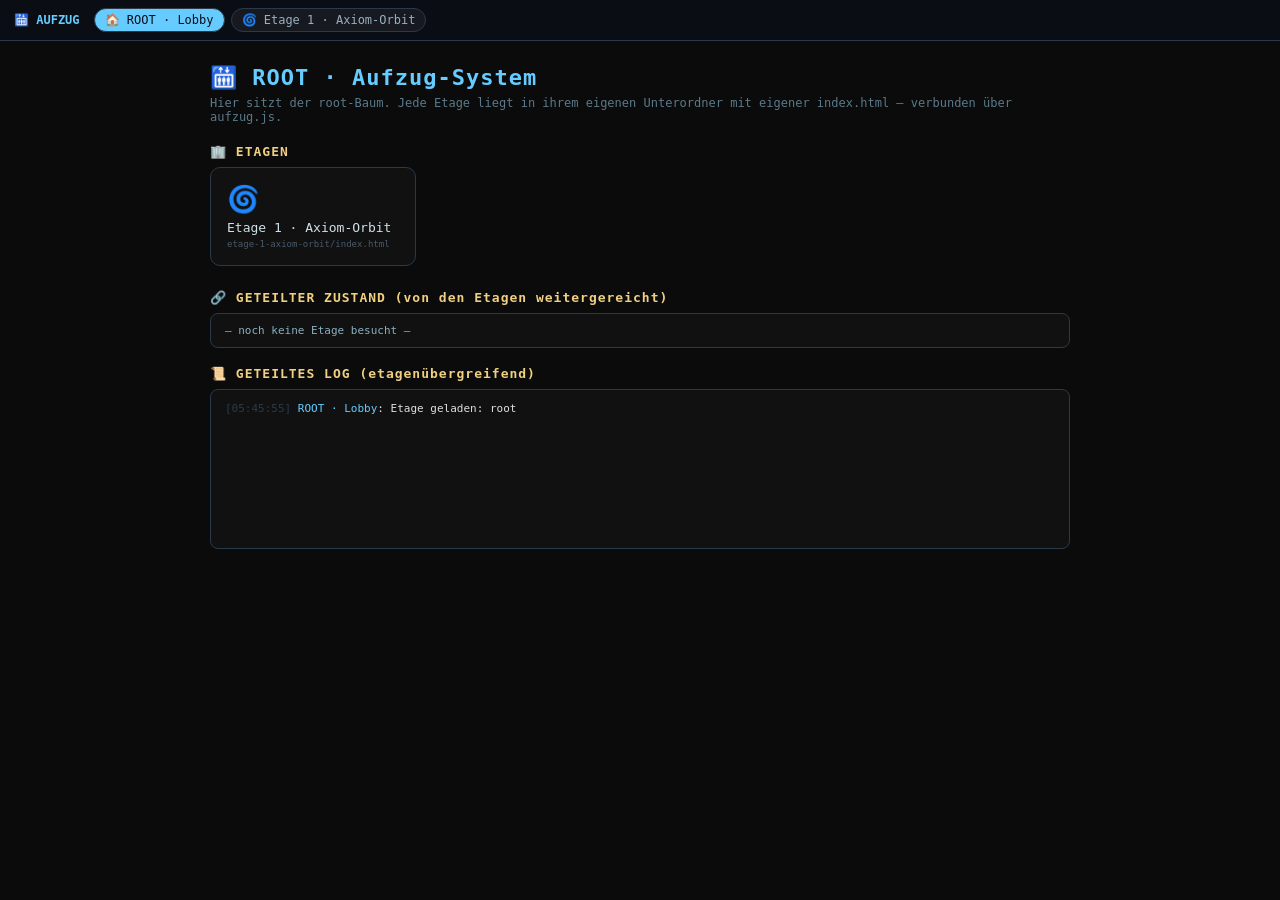
==== commit e05ad8ab: "Add files via upload" ====
--- a/index.html
+++ b/index.html
@@ -3,97 +3,76 @@
 <head>
 <meta charset="UTF-8">
 <meta name="viewport" content="width=device-width, initial-scale=1.0">
-<title>🌀 Etage 1 · IKI1UC Axiom-Orbit-System</title>
+<title>🛗 ROOT · Aufzug-System</title>
 <style>
   * { margin:0; padding:0; box-sizing:border-box; }
-  body { background:#0b0b0b; color:#e0e0e0; font-family:Consolas, monospace; }
-  .content { max-width:700px; margin:0 auto; padding:20px; }
-  h1 { color:#6cf; font-size:20px; margin-bottom:14px; }
-  #orbitCanvas { background:#000; border:1px solid #333; display:block; margin-bottom:10px; }
-  .btn { padding:8px 14px; background:#222; color:#fff; border:1px solid #555; cursor:pointer; font-family:inherit; }
-  .btn:hover { border-color:#6cf; }
-  #log { background:#111; padding:10px; height:140px; overflow:auto; font-size:12px; margin-top:6px; }
-  h3 { color:#f0d080; margin-top:16px; font-size:13px; }
-  p.axis { color:#c0d0d0; }
-  .note {
-    background:#1a1400; border:1px solid #4a3a00; color:#f0d080;
-    padding:8px 12px; border-radius:6px; font-size:11px; margin-bottom:14px;
+  body {
+    background:#0b0b0b; color:#e0e0e0; font-family:Consolas, monospace;
+    min-height:100vh;
+  }
+  .content { max-width:900px; margin:0 auto; padding:24px 20px; }
+  h1 { color:#6cf; font-size:22px; letter-spacing:1px; margin-bottom:6px; }
+  p.sub { color:#5a7a8a; font-size:12px; margin-bottom:20px; }
+  .floor-grid {
+    display:grid; grid-template-columns:repeat(auto-fill,minmax(200px,1fr)); gap:12px;
+    margin-bottom:24px;
+  }
+  .floor-card {
+    background:#111; border:1px solid #2a3a4a; border-radius:10px; padding:16px;
+    text-decoration:none; color:#e0e0e0; display:block; transition:.2s;
+  }
+  .floor-card:hover { border-color:#6cf; transform:translateY(-2px); }
+  .floor-card .icon { font-size:26px; }
+  .floor-card .name { font-size:13px; margin-top:6px; color:#d0e0e8; }
+  .floor-card .path { font-size:9px; color:#4a5a6a; margin-top:4px; }
+  h3 { color:#f0d080; font-size:13px; margin:18px 0 8px; letter-spacing:1px; }
+  #aufzugSharedLog {
+    background:#111; padding:10px 14px; border-radius:8px; border:1px solid #2a3a4a;
+    height:160px; overflow:auto; font-size:11px; line-height:1.6;
+  }
+  .shared-values {
+    background:#111; padding:10px 14px; border-radius:8px; border:1px solid #2a3a4a;
+    font-size:11px; color:#8ab0c0;
   }
 </style>
-<!-- gemeinsames Aufzug-Skript: Navigation + geteilte Fähigkeiten/State -->
-<script src="../aufzug.js"></script>
+<script src="aufzug.js"></script>
 </head>
 <body>
-<div class="content">
-  <h1>IKI1UC · Axiom-Orbit-Matrix</h1>
+  <div class="content">
+    <h1>🛗 ROOT · Aufzug-System</h1>
+    <p class="sub">Hier sitzt der root-Baum. Jede Etage liegt in ihrem eigenen Unterordner mit eigener index.html — verbunden über <code>aufzug.js</code>.</p>
 
-  <div class="note">
-    ℹ️ Die ursprünglichen &lt;script src="core.js"&gt;, "SYS.js", "axiom.js", "rawator*.js", "RESPO.room.js" usw. wurden entfernt,
-    da diese Dateien hier nicht vorliegen und die Seite sonst mit 404-Fehlern nicht läuft.
-    Falls du sie hast, leg sie einfach in diesen Ordner und binde sie oben wieder ein — der Orbit-Code unten läuft eigenständig.
+    <h3>🏢 ETAGEN</h3>
+    <div class="floor-grid" id="floorGrid"></div>
+
+    <h3>🔗 GETEILTER ZUSTAND (von den Etagen weitergereicht)</h3>
+    <div class="shared-values" id="sharedValues">– noch keine Etage besucht –</div>
+
+    <h3>📜 GETEILTES LOG (etagenübergreifend)</h3>
+    <div id="aufzugSharedLog"></div>
   </div>
 
-  <canvas id="orbitCanvas" width="600" height="300"></canvas>
-  <button class="btn" onclick="stepOrbit()">Orbit-Schritt</button>
-  <button class="btn" onclick="resetOrbit()">Reset</button>
+  <script>
+    // Etagen-Kacheln aus der Registry rendern (ohne Root selbst)
+    const grid = document.getElementById('floorGrid');
+    Aufzug.FLOORS.filter(f => !f.isRoot).forEach(f => {
+      const a = document.createElement('a');
+      a.className = 'floor-card';
+      a.href = f.path;
+      a.innerHTML = `<div class="icon">${f.icon}</div><div class="name">${f.name}</div><div class="path">${f.path}</div>`;
+      grid.appendChild(a);
+    });
 
-  <h3>IQQ-Achse</h3>
-  <p class="axis">9 → 3 → 9 → 3</p>
+    // Geteilte Werte anzeigen, die eine Etage z.B. per Aufzug.setSharedValue() hinterlassen hat
+    function renderSharedValues() {
+      const box = document.getElementById('sharedValues');
+      const orbitIndex = Aufzug.getSharedValue('orbitIndex');
+      if (orbitIndex === undefined) { box.textContent = '– noch keine Etage besucht –'; return; }
+      box.textContent = `Letzter Orbit-Index (aus Etage 1): ${orbitIndex}`;
+    }
+    renderSharedValues();
 
-  <h3>OCTA-Orbit</h3>
-  <p class="axis">◎ ◉ ◆ △ ▣ ↺</p>
-
-  <h3>A81-Potenzen</h3>
-  <p class="axis">27 · 81 · 243 · 729</p>
-
-  <h3>Log (diese Etage)</h3>
-  <div id="log">System geladen.</div>
-</div>
-
-<script>
-  const orbit = ["◉","↗","↘","3","9","↘","↗","◎","↗","↘","3","9","↘","↗","◎","↗","↘","81","◆","↘","↗","△","↗","↘","27","▣","↘","↗","3","↺"];
-  let index = 0;
-
-  function drawOrbit() {
-    const c = document.getElementById("orbitCanvas");
-    const ctx = c.getContext("2d");
-    ctx.fillStyle = "#000";
-    ctx.fillRect(0, 0, c.width, c.height);
-    ctx.fillStyle = "#6cf";
-    ctx.font = "40px Consolas";
-    ctx.fillText(orbit[index], 280, 150);
-  }
-
-  function stepOrbit() {
-    index++;
-    if (index >= orbit.length) {
-      index = orbit.length - 1; // sauberer Stopp statt Absturz am Ende der Matrix
-      log("Orbit-Ende erreicht — Index bleibt auf letzter Position.");
-    } else {
-      log("Orbit-Schritt: " + orbit[index]);
-    }
-    drawOrbit();
-    // Fähigkeit weiterreichen: aktueller Orbit-Index wird für andere Etagen/Root sichtbar
-    Aufzug.setSharedValue('orbitIndex', index);
-    Aufzug.log(`Orbit-Schritt ausgeführt (Index ${index}: "${orbit[index]}")`);
-  }
-
-  function resetOrbit() {
-    index = 0;
-    log("Orbit zurückgesetzt.");
-    drawOrbit();
-    Aufzug.setSharedValue('orbitIndex', index);
-    Aufzug.log('Orbit zurückgesetzt (Index 0)');
-  }
-
-  function log(msg) {
-    const logBox = document.getElementById("log");
-    logBox.innerHTML += "<br>" + msg;
-    logBox.scrollTop = logBox.scrollHeight;
-  }
-
-  drawOrbit();
-  Aufzug.init({ currentId: 'etage-1-axiom-orbit', basePath: '../' });
-</script>
+    Aufzug.init({ currentId: 'root', basePath: '' });
+  </script>
 </body>
 </html>
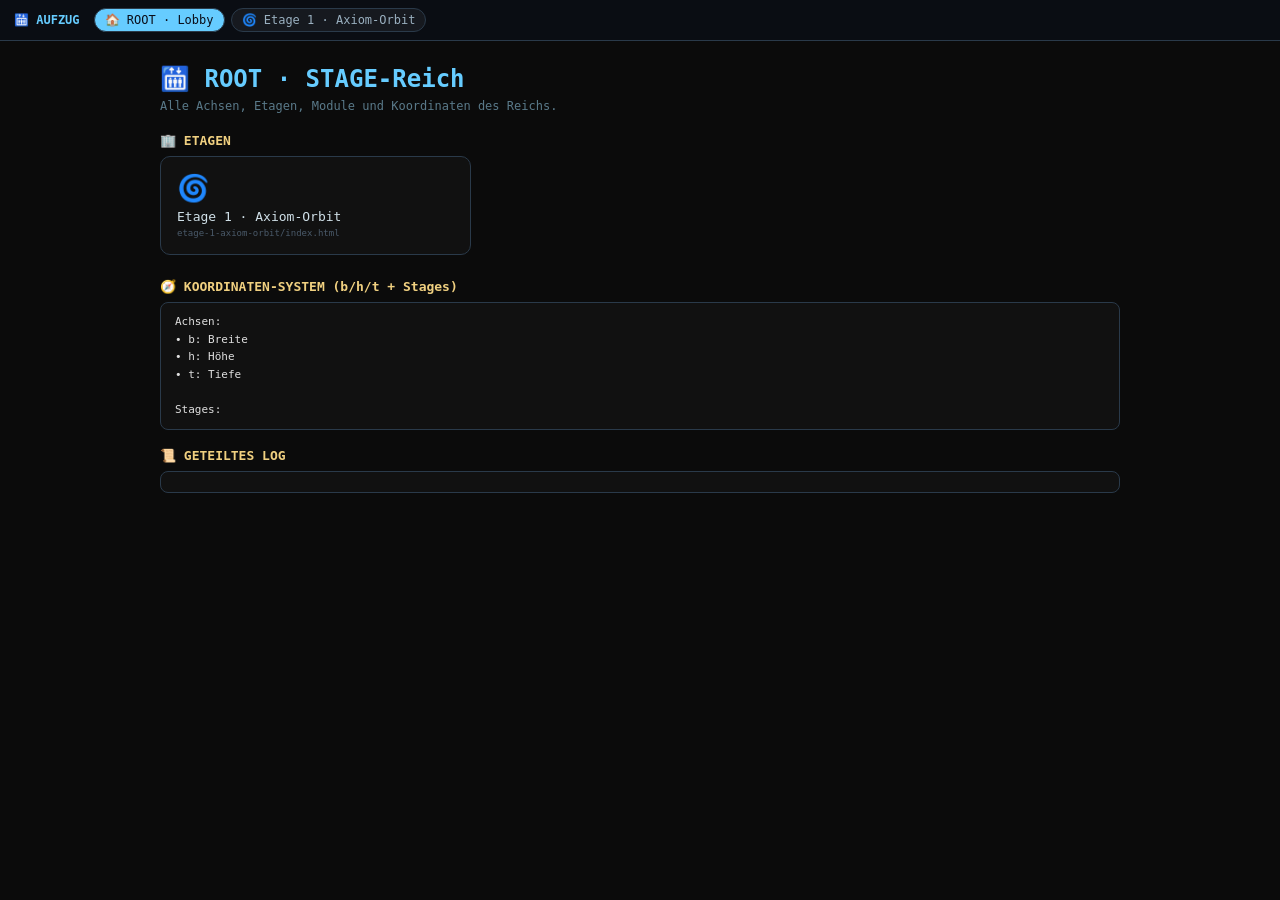
==== commit a647e0b9: "Update index.html" ====
--- a/index.html
+++ b/index.html
@@ -3,76 +3,136 @@
 <head>
 <meta charset="UTF-8">
 <meta name="viewport" content="width=device-width, initial-scale=1.0">
-<title>🛗 ROOT · Aufzug-System</title>
+<title>🛗 ROOT · STAGE‑Reich</title>
+
+<!-- Zentrale Module -->
+<script src="coord.js"></script>
+<script src="aufzug.js"></script>
+<script src="OS_CORE.js"></script>
+
+<!-- Achsen‑Module -->
+<script src="b/axiom.map.js"></script>
+<script src="h/axiom.map.js"></script>
+<script src="t/axiom.map.js"></script>
+
+<!-- NC‑Module -->
+<script src="NC_figur.js"></script>
+<script src="NC_kraft.js"></script>
+<script src="NC_space.js"></script>
+<script src="NC_time.js"></script>
+
+<!-- VEC‑Module -->
+<script src="vec.js"></script>
+<script src="vec3.js"></script>
+<script src="vec9.js"></script>
+
 <style>
   * { margin:0; padding:0; box-sizing:border-box; }
   body {
     background:#0b0b0b; color:#e0e0e0; font-family:Consolas, monospace;
     min-height:100vh;
   }
-  .content { max-width:900px; margin:0 auto; padding:24px 20px; }
-  h1 { color:#6cf; font-size:22px; letter-spacing:1px; margin-bottom:6px; }
+  .content { max-width:1000px; margin:0 auto; padding:24px 20px; }
+  h1 { color:#6cf; font-size:24px; margin-bottom:6px; }
   p.sub { color:#5a7a8a; font-size:12px; margin-bottom:20px; }
-  .floor-grid {
-    display:grid; grid-template-columns:repeat(auto-fill,minmax(200px,1fr)); gap:12px;
-    margin-bottom:24px;
+
+  .grid {
+    display:grid; grid-template-columns:repeat(auto-fill,minmax(240px,1fr));
+    gap:14px; margin-bottom:24px;
   }
-  .floor-card {
-    background:#111; border:1px solid #2a3a4a; border-radius:10px; padding:16px;
-    text-decoration:none; color:#e0e0e0; display:block; transition:.2s;
+  .card {
+    background:#111; border:1px solid #2a3a4a; border-radius:10px;
+    padding:16px; text-decoration:none; color:#e0e0e0; display:block;
+    transition:.2s;
   }
-  .floor-card:hover { border-color:#6cf; transform:translateY(-2px); }
-  .floor-card .icon { font-size:26px; }
-  .floor-card .name { font-size:13px; margin-top:6px; color:#d0e0e8; }
-  .floor-card .path { font-size:9px; color:#4a5a6a; margin-top:4px; }
-  h3 { color:#f0d080; font-size:13px; margin:18px 0 8px; letter-spacing:1px; }
-  #aufzugSharedLog {
-    background:#111; padding:10px 14px; border-radius:8px; border:1px solid #2a3a4a;
-    height:160px; overflow:auto; font-size:11px; line-height:1.6;
-  }
-  .shared-values {
-    background:#111; padding:10px 14px; border-radius:8px; border:1px solid #2a3a4a;
-    font-size:11px; color:#8ab0c0;
+  .card:hover { border-color:#6cf; transform:translateY(-2px); }
+  .card .icon { font-size:26px; }
+  .card .name { font-size:13px; margin-top:6px; color:#d0e0e8; }
+  .card .path { font-size:9px; color:#4a5a6a; margin-top:4px; }
+
+  h3 { color:#f0d080; font-size:13px; margin:18px 0 8px; }
+  #coordBox, #logBox {
+    background:#111; padding:10px 14px; border-radius:8px;
+    border:1px solid #2a3a4a; font-size:11px; line-height:1.6;
   }
 </style>
-<script src="aufzug.js"></script>
 </head>
+
 <body>
-  <div class="content">
-    <h1>🛗 ROOT · Aufzug-System</h1>
-    <p class="sub">Hier sitzt der root-Baum. Jede Etage liegt in ihrem eigenen Unterordner mit eigener index.html — verbunden über <code>aufzug.js</code>.</p>
+<div class="content">
 
-    <h3>🏢 ETAGEN</h3>
-    <div class="floor-grid" id="floorGrid"></div>
+  <h1>🛗 ROOT · STAGE‑Reich</h1>
+  <p class="sub">Alle Achsen, Etagen, Module und Koordinaten des Reichs.</p>
 
-    <h3>🔗 GETEILTER ZUSTAND (von den Etagen weitergereicht)</h3>
-    <div class="shared-values" id="sharedValues">– noch keine Etage besucht –</div>
+  <!-- Etagen -->
+  <h3>🏢 ETAGEN</h3>
+  <div class="grid" id="floorGrid"></div>
 
-    <h3>📜 GETEILTES LOG (etagenübergreifend)</h3>
-    <div id="aufzugSharedLog"></div>
-  </div>
+  <!-- Koordinaten -->
+  <h3>🧭 KOORDINATEN‑SYSTEM (b/h/t + Stages)</h3>
+  <div id="coordBox">Koordinaten werden geladen…</div>
 
-  <script>
-    // Etagen-Kacheln aus der Registry rendern (ohne Root selbst)
-    const grid = document.getElementById('floorGrid');
-    Aufzug.FLOORS.filter(f => !f.isRoot).forEach(f => {
-      const a = document.createElement('a');
-      a.className = 'floor-card';
-      a.href = f.path;
-      a.innerHTML = `<div class="icon">${f.icon}</div><div class="name">${f.name}</div><div class="path">${f.path}</div>`;
-      grid.appendChild(a);
+  <!-- Log -->
+  <h3>📜 GETEILTES LOG</h3>
+  <div id="logBox"></div>
+
+</div>
+
+<script>
+  // ───────────────────────────────────────────────
+  // 1. Etagen anzeigen
+  // ───────────────────────────────────────────────
+  const grid = document.getElementById('floorGrid');
+  Aufzug.FLOORS.filter(f => !f.isRoot).forEach(f => {
+    const a = document.createElement('a');
+    a.className = 'card';
+    a.href = f.path;
+    a.innerHTML = `
+      <div class="icon">${f.icon}</div>
+      <div class="name">${f.name}</div>
+      <div class="path">${f.path}</div>
+    `;
+    grid.appendChild(a);
+  });
+
+  // ───────────────────────────────────────────────
+  // 2. Koordinaten anzeigen
+  // ───────────────────────────────────────────────
+  function renderCoords() {
+    const box = document.getElementById('coordBox');
+    const out = [];
+
+    out.push("Achsen:");
+    Object.entries(COORD.axes).forEach(([k,v]) => {
+      out.push(`• ${k}: ${v}`);
     });
 
-    // Geteilte Werte anzeigen, die eine Etage z.B. per Aufzug.setSharedValue() hinterlassen hat
-    function renderSharedValues() {
-      const box = document.getElementById('sharedValues');
-      const orbitIndex = Aufzug.getSharedValue('orbitIndex');
-      if (orbitIndex === undefined) { box.textContent = '– noch keine Etage besucht –'; return; }
-      box.textContent = `Letzter Orbit-Index (aus Etage 1): ${orbitIndex}`;
-    }
-    renderSharedValues();
+    out.push("<br>Stages:");
+    Object.entries(COORD.stages).forEach(([id, c]) => {
+      out.push(`• ${id}: (${c.x}, ${c.y}, ${c.z})`);
+    });
 
-    Aufzug.init({ currentId: 'root', basePath: '' });
-  </script>
+    box.innerHTML = out.join("<br>");
+  }
+  renderCoords();
+
+  // ───────────────────────────────────────────────
+  // 3. Log anzeigen
+  // ───────────────────────────────────────────────
+  function renderLog() {
+    const box = document.getElementById('logBox');
+    const entries = Aufzug.getSharedLog().slice().reverse();
+    box.innerHTML = entries.map(e =>
+      `<div><span style="color:#2a3a4a;">[${e.time}]</span> <span style="color:#6cf;">${e.floor}</span>: ${e.msg}</div>`
+    ).join('');
+  }
+  renderLog();
+
+  // ───────────────────────────────────────────────
+  // 4. ROOT initialisieren
+  // ───────────────────────────────────────────────
+  Aufzug.init({ currentId: 'root', basePath: '' });
+</script>
+
 </body>
 </html>
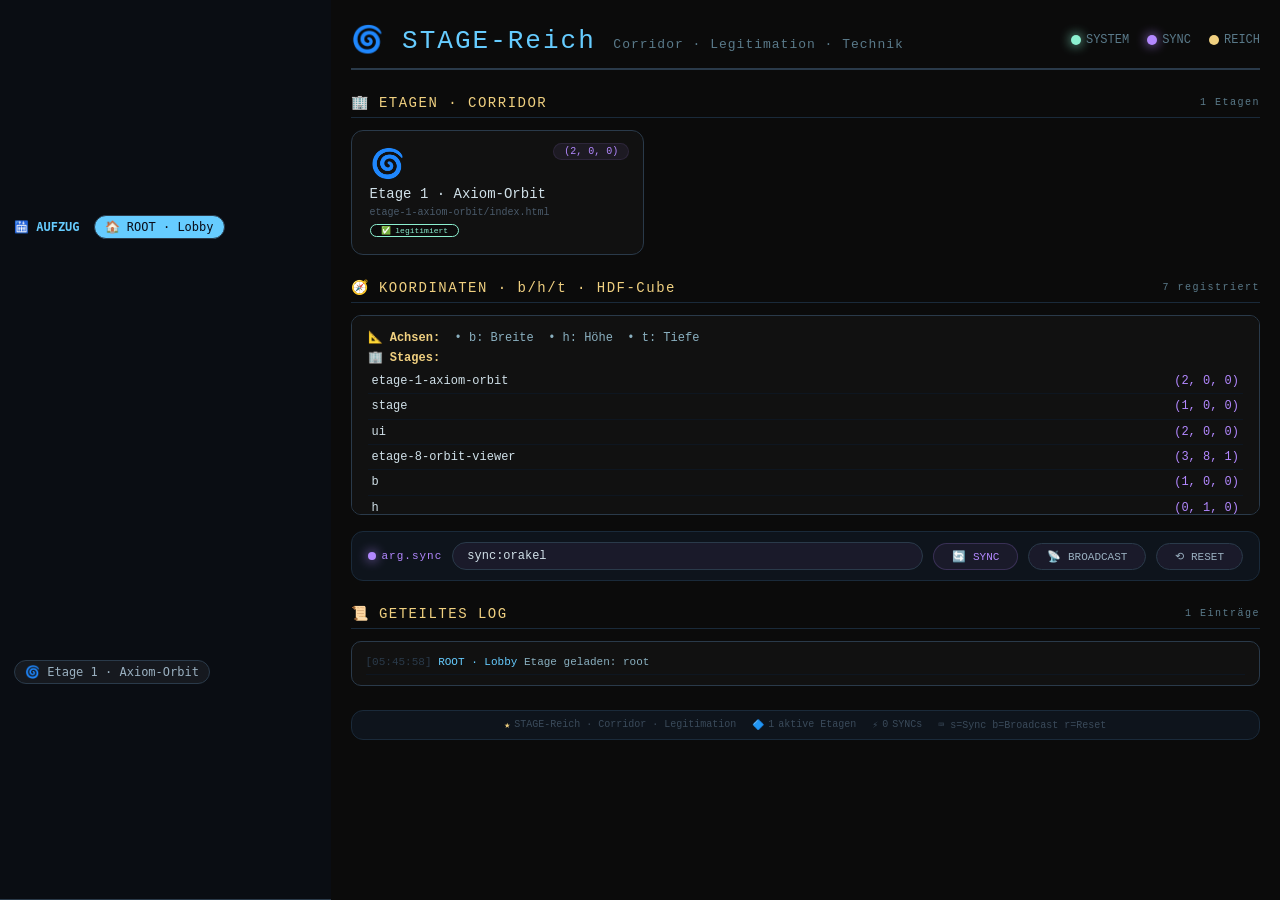
==== commit 20a50354: "Update index.html" ====
--- a/index.html
+++ b/index.html
@@ -1,137 +1,756 @@
 <!DOCTYPE html>
 <html lang="de">
 <head>
-<meta charset="UTF-8">
-<meta name="viewport" content="width=device-width, initial-scale=1.0">
-<title>🛗 ROOT · STAGE‑Reich</title>
-
-<!-- Zentrale Module -->
-<script src="coord.js"></script>
-<script src="aufzug.js"></script>
-<script src="OS_CORE.js"></script>
-
-<!-- Achsen‑Module -->
-<script src="b/axiom.map.js"></script>
-<script src="h/axiom.map.js"></script>
-<script src="t/axiom.map.js"></script>
-
-<!-- NC‑Module -->
-<script src="NC_figur.js"></script>
-<script src="NC_kraft.js"></script>
-<script src="NC_space.js"></script>
-<script src="NC_time.js"></script>
-
-<!-- VEC‑Module -->
-<script src="vec.js"></script>
-<script src="vec3.js"></script>
-<script src="vec9.js"></script>
-
-<style>
-  * { margin:0; padding:0; box-sizing:border-box; }
-  body {
-    background:#0b0b0b; color:#e0e0e0; font-family:Consolas, monospace;
-    min-height:100vh;
-  }
-  .content { max-width:1000px; margin:0 auto; padding:24px 20px; }
-  h1 { color:#6cf; font-size:24px; margin-bottom:6px; }
-  p.sub { color:#5a7a8a; font-size:12px; margin-bottom:20px; }
-
-  .grid {
-    display:grid; grid-template-columns:repeat(auto-fill,minmax(240px,1fr));
-    gap:14px; margin-bottom:24px;
-  }
-  .card {
-    background:#111; border:1px solid #2a3a4a; border-radius:10px;
-    padding:16px; text-decoration:none; color:#e0e0e0; display:block;
-    transition:.2s;
-  }
-  .card:hover { border-color:#6cf; transform:translateY(-2px); }
-  .card .icon { font-size:26px; }
-  .card .name { font-size:13px; margin-top:6px; color:#d0e0e8; }
-  .card .path { font-size:9px; color:#4a5a6a; margin-top:4px; }
-
-  h3 { color:#f0d080; font-size:13px; margin:18px 0 8px; }
-  #coordBox, #logBox {
-    background:#111; padding:10px 14px; border-radius:8px;
-    border:1px solid #2a3a4a; font-size:11px; line-height:1.6;
-  }
-</style>
+  <meta charset="UTF-8">
+  <meta name="viewport" content="width=device-width, initial-scale=1.0">
+  <title>🌀 STAGE‑Reich · Index · Corridor · Legitimation</title>
+
+  <!-- ========================================================= -->
+  <!-- KERN-MODULE (global, werden von allen Etagen genutzt)     -->
+  <!-- ========================================================= -->
+  <script src="coord.js"></script>
+  <script src="aufzug.js"></script>
+  <script src="OS_CORE.js"></script>
+
+  <!-- ========================================================= -->
+  <!-- ACHSEN-MODULE (b/h/t – HDF-Cube-Grundlage)               -->
+  <!-- ========================================================= -->
+  <script src="b/axiom.map.js"></script>
+  <script src="h/axiom.map.js"></script>
+  <script src="t/axiom.map.js"></script>
+
+  <!-- ========================================================= -->
+  <!-- NC-SUITE (Figur, Kraft, Space, Time)                     -->
+  <!-- ========================================================= -->
+  <script src="NC_figur.js"></script>
+  <script src="NC_kraft.js"></script>
+  <script src="NC_space.js"></script>
+  <script src="NC_time.js"></script>
+  <script src="NC.suite"></script> <!-- bündelt die vier Module -->
+
+  <!-- ========================================================= -->
+  <!-- VEC-MODULE (Vektoren & Koordinaten)                       -->
+  <!-- ========================================================= -->
+  <script src="vec.js"></script>
+  <script src="vec3.js"></script>
+  <script src="vec9.js"></script>
+
+  <style>
+    /* ==========================================================
+       GLOBALES STYLING – dunkel, konsolenhaft, übersichtlich
+       ========================================================== */
+    * {
+      margin: 0;
+      padding: 0;
+      box-sizing: border-box;
+    }
+
+    body {
+      background: #0b0b0b;
+      color: #e0e0e0;
+      font-family: 'Consolas', 'Courier New', monospace;
+      min-height: 100vh;
+      display: flex;
+      justify-content: center;
+    }
+
+    .container {
+      max-width: 1200px;
+      width: 100%;
+      padding: 24px 20px 30px;
+    }
+
+    /* ─── HEADER ─────────────────────────────────────────────── */
+    .header {
+      display: flex;
+      flex-wrap: wrap;
+      justify-content: space-between;
+      align-items: center;
+      border-bottom: 2px solid #2a3a4a;
+      padding-bottom: 12px;
+      margin-bottom: 20px;
+    }
+
+    .header h1 {
+      color: #6cf;
+      font-size: 26px;
+      font-weight: 300;
+      letter-spacing: 2px;
+    }
+
+    .header h1 small {
+      color: #5a7a8a;
+      font-size: 13px;
+      font-weight: 300;
+      letter-spacing: 1px;
+    }
+
+    .status-leds {
+      display: flex;
+      gap: 18px;
+      font-size: 12px;
+      color: #5a7a8a;
+    }
+
+    .status-leds span {
+      display: flex;
+      align-items: center;
+      gap: 5px;
+    }
+
+    .led {
+      display: inline-block;
+      width: 10px;
+      height: 10px;
+      border-radius: 50%;
+      background: #2a4a5a;
+      transition: 0.3s;
+    }
+
+    .led.on {
+      background: #8cf0d0;
+      box-shadow: 0 0 12px #8cf0d0;
+    }
+
+    .led.pulse {
+      background: #f0d080;
+      animation: pulse 1.2s infinite;
+    }
+
+    .led.off {
+      background: #2a4a5a;
+    }
+
+    .led.sync {
+      background: #b388ff;
+      box-shadow: 0 0 12px #b388ff;
+    }
+
+    @keyframes pulse {
+      0%, 100% { opacity: 0.4; transform: scale(0.8); }
+      50%      { opacity: 1; transform: scale(1.2); }
+    }
+
+    /* ─── ETAGEN-GRID (Corridor) ────────────────────────────── */
+    .section-title {
+      color: #f0d080;
+      font-size: 14px;
+      font-weight: 400;
+      letter-spacing: 1.5px;
+      margin: 24px 0 12px;
+      border-bottom: 1px solid #1a2a3a;
+      padding-bottom: 6px;
+      display: flex;
+      justify-content: space-between;
+      align-items: center;
+    }
+
+    .section-title .badge {
+      font-size: 10px;
+      color: #5a7a8a;
+      font-weight: 300;
+    }
+
+    .grid {
+      display: grid;
+      grid-template-columns: repeat(auto-fill, minmax(220px, 1fr));
+      gap: 14px;
+    }
+
+    .card {
+      background: #111;
+      border: 1px solid #2a3a4a;
+      border-radius: 12px;
+      padding: 16px 18px;
+      text-decoration: none;
+      color: #e0e0e0;
+      display: block;
+      transition: all 0.2s ease;
+      position: relative;
+    }
+
+    .card:hover {
+      border-color: #6cf;
+      transform: translateY(-3px);
+      box-shadow: 0 6px 20px rgba(0, 0, 0, 0.6);
+    }
+
+    .card .icon {
+      font-size: 28px;
+      display: block;
+      margin-bottom: 4px;
+    }
+
+    .card .name {
+      font-size: 14px;
+      font-weight: 500;
+      color: #d0e0e8;
+    }
+
+    .card .path {
+      font-size: 10px;
+      color: #4a5a6a;
+      margin-top: 4px;
+      word-break: break-all;
+    }
+
+    .card .coord-badge {
+      position: absolute;
+      top: 12px;
+      right: 14px;
+      font-size: 10px;
+      color: #b388ff;
+      background: rgba(179, 136, 255, 0.08);
+      padding: 2px 10px;
+      border-radius: 12px;
+      border: 1px solid rgba(179, 136, 255, 0.1);
+    }
+
+    .card .status-tag {
+      display: inline-block;
+      font-size: 8px;
+      padding: 1px 10px;
+      border-radius: 12px;
+      margin-top: 6px;
+      background: rgba(0, 0, 0, 0.3);
+    }
+
+    .card .status-tag.legit {
+      border: 1px solid #8cf0d0;
+      color: #8cf0d0;
+    }
+
+    .card .status-tag.pending {
+      border: 1px solid #f0d080;
+      color: #f0d080;
+    }
+
+    /* ─── KOORDINATEN-ANZEIGE ───────────────────────────────── */
+    .coord-box {
+      background: #111;
+      padding: 12px 16px;
+      border-radius: 10px;
+      border: 1px solid #2a3a4a;
+      font-size: 12px;
+      line-height: 1.7;
+      color: #8ab0c0;
+      margin: 6px 0 12px;
+      max-height: 200px;
+      overflow-y: auto;
+    }
+
+    .coord-box .axis-label {
+      color: #f0d080;
+      font-weight: bold;
+    }
+
+    .coord-box .stage-entry {
+      display: flex;
+      justify-content: space-between;
+      padding: 2px 4px;
+      border-bottom: 1px solid #0e1620;
+    }
+
+    .coord-box .stage-entry .id {
+      color: #d0e0e8;
+    }
+
+    .coord-box .stage-entry .pos {
+      color: #b388ff;
+    }
+
+    /* ─── LOG ────────────────────────────────────────────────── */
+    .log-box {
+      background: #111;
+      padding: 10px 14px;
+      border-radius: 10px;
+      border: 1px solid #2a3a4a;
+      font-size: 11px;
+      line-height: 1.6;
+      max-height: 160px;
+      overflow-y: auto;
+      color: #5a7a8a;
+      margin-top: 6px;
+    }
+
+    .log-box .entry {
+      border-bottom: 1px solid #0e1620;
+      padding: 2px 0;
+    }
+
+    .log-box .time {
+      color: #2a3a4a;
+    }
+
+    .log-box .floor {
+      color: #6cf;
+    }
+
+    .log-box .msg {
+      color: #8ab0c0;
+    }
+
+    /* ─── SYNC-BAR ───────────────────────────────────────────── */
+    .sync-bar {
+      display: flex;
+      flex-wrap: wrap;
+      gap: 10px;
+      align-items: center;
+      background: #0e141c;
+      padding: 10px 16px;
+      border-radius: 12px;
+      border: 1px solid #1a2a3a;
+      margin: 16px 0 6px;
+    }
+
+    .sync-bar .label {
+      font-size: 11px;
+      color: #b388ff;
+      letter-spacing: 1px;
+      display: flex;
+      align-items: center;
+      gap: 6px;
+    }
+
+    .sync-bar input {
+      flex: 1;
+      background: #1a1a2a;
+      border: 1px solid #2a3a4a;
+      color: #d0e0e8;
+      padding: 6px 14px;
+      border-radius: 20px;
+      font-size: 12px;
+      font-family: inherit;
+      min-width: 120px;
+    }
+
+    .sync-bar input::placeholder {
+      color: #4a5a6a;
+    }
+
+    .sync-bar button {
+      background: #1a1a2a;
+      border: 1px solid #2a3a4a;
+      color: #9ab0c0;
+      padding: 6px 18px;
+      border-radius: 20px;
+      font-size: 11px;
+      font-family: inherit;
+      cursor: pointer;
+      transition: 0.2s;
+    }
+
+    .sync-bar button:hover {
+      background: #2a3a4a;
+      border-color: #6cf;
+      color: #d0e8f8;
+    }
+
+    .sync-bar button.sync {
+      border-color: rgba(179, 136, 255, 0.2);
+      color: #b388ff;
+    }
+
+    .sync-bar button.sync:hover {
+      background: rgba(179, 136, 255, 0.1);
+      border-color: #b388ff;
+    }
+
+    /* ─── FOOTER ─────────────────────────────────────────────── */
+    .footer {
+      display: flex;
+      flex-wrap: wrap;
+      gap: 16px;
+      justify-content: center;
+      margin-top: 24px;
+      padding: 8px 16px;
+      background: #0e141c;
+      border-radius: 12px;
+      border: 1px solid #1a2a3a;
+      font-size: 10px;
+      color: #3a4a5a;
+    }
+
+    .footer .gold {
+      color: #f0d080;
+    }
+
+    .footer .stat {
+      display: flex;
+      align-items: center;
+      gap: 4px;
+    }
+
+    /* ─── SCROLLBAR ──────────────────────────────────────────── */
+    ::-webkit-scrollbar {
+      width: 5px;
+    }
+
+    ::-webkit-scrollbar-track {
+      background: #080c12;
+    }
+
+    ::-webkit-scrollbar-thumb {
+      background: #1a2a3a;
+      border-radius: 4px;
+    }
+  </style>
 </head>
-
 <body>
-<div class="content">
-
-  <h1>🛗 ROOT · STAGE‑Reich</h1>
-  <p class="sub">Alle Achsen, Etagen, Module und Koordinaten des Reichs.</p>
-
-  <!-- Etagen -->
-  <h3>🏢 ETAGEN</h3>
+
+<div class="container">
+
+  <!-- ========================================================= -->
+  <!-- HEADER                                                    -->
+  <!-- ========================================================= -->
+  <div class="header">
+    <h1>🌀 STAGE‑Reich <small>Corridor · Legitimation · Technik</small></h1>
+    <div class="status-leds">
+      <span><span class="led on" id="ledSystem"></span> SYSTEM</span>
+      <span><span class="led sync" id="ledSync"></span> SYNC</span>
+      <span><span class="led pulse" id="ledReich"></span> REICH</span>
+    </div>
+  </div>
+
+  <!-- ========================================================= -->
+  <!-- ETAGEN-CORRIDOR (alle legitimierten Stages)              -->
+  <!-- ========================================================= -->
+  <div class="section-title">
+    🏢 ETAGEN · CORRIDOR
+    <span class="badge" id="floorCount">0 Etagen</span>
+  </div>
   <div class="grid" id="floorGrid"></div>
 
-  <!-- Koordinaten -->
-  <h3>🧭 KOORDINATEN‑SYSTEM (b/h/t + Stages)</h3>
-  <div id="coordBox">Koordinaten werden geladen…</div>
-
-  <!-- Log -->
-  <h3>📜 GETEILTES LOG</h3>
-  <div id="logBox"></div>
+  <!-- ========================================================= -->
+  <!-- KOORDINATEN-SYSTEM (b/h/t + Stages)                      -->
+  <!-- ========================================================= -->
+  <div class="section-title">
+    🧭 KOORDINATEN · b/h/t · HDF-Cube
+    <span class="badge" id="coordCount">0 registriert</span>
+  </div>
+  <div class="coord-box" id="coordBox">
+    Koordinaten werden geladen…
+  </div>
+
+  <!-- ========================================================= -->
+  <!-- SYNC-BAR (arg.sync – Kommunikation mit Etagen)           -->
+  <!-- ========================================================= -->
+  <div class="sync-bar">
+    <span class="label"><span class="led sync" style="display:inline-block;width:8px;height:8px;"></span> arg.sync</span>
+    <input type="text" id="syncInput" placeholder="Nachricht an Etagen…" value="sync:orakel">
+    <button class="sync" id="btnSync">🔄 SYNC</button>
+    <button id="btnBroadcast">📡 BROADCAST</button>
+    <button id="btnResetAll">⟲ RESET</button>
+  </div>
+
+  <!-- ========================================================= -->
+  <!-- GETEILTES LOG (etagenübergreifend)                       -->
+  <!-- ========================================================= -->
+  <div class="section-title">
+    📜 GETEILTES LOG
+    <span class="badge" id="logCount">0 Einträge</span>
+  </div>
+  <div class="log-box" id="logBox"></div>
+
+  <!-- ========================================================= -->
+  <!-- FOOTER                                                    -->
+  <!-- ========================================================= -->
+  <div class="footer">
+    <span class="stat"><span class="gold">★</span> STAGE‑Reich · Corridor · Legitimation</span>
+    <span class="stat">🔷 <span id="fActive">0</span> aktive Etagen</span>
+    <span class="stat">⚡ <span id="fSyncCount">0</span> SYNCs</span>
+    <span class="stat">⌨️  s=Sync  b=Broadcast  r=Reset</span>
+  </div>
 
 </div>
 
 <script>
-  // ───────────────────────────────────────────────
-  // 1. Etagen anzeigen
-  // ───────────────────────────────────────────────
-  const grid = document.getElementById('floorGrid');
-  Aufzug.FLOORS.filter(f => !f.isRoot).forEach(f => {
-    const a = document.createElement('a');
-    a.className = 'card';
-    a.href = f.path;
-    a.innerHTML = `
-      <div class="icon">${f.icon}</div>
-      <div class="name">${f.name}</div>
-      <div class="path">${f.path}</div>
-    `;
-    grid.appendChild(a);
+  "use strict";
+
+  /* ==============================================================
+     STAGE‑Reich · Corridor · Legitimation
+     Diese index.html ist der zentrale Einstiegspunkt.
+     Sie lädt alle Module, zeigt alle Etagen an,
+     legitimiert stage.html als Corridor und
+     integriert etage-8-orbit-viewer als Technik‑Etage.
+     ============================================================== */
+
+  // ─── 1. ETAGEN-REGISTRY (aus aufzug.js) ──────────────────────
+  // Wenn Aufzug.FLOORS nicht existiert, definieren wir sie hier.
+  // So ist die Seite auch ohne externe aufzug.js lauffähig.
+  if (typeof Aufzug === 'undefined') {
+    console.warn('⚠️ aufzug.js nicht gefunden – lege eigene FLOORS an.');
+    window.Aufzug = {
+      FLOORS: [],
+      init: function() {},
+      log: function() {},
+      setSharedValue: function() {},
+      getSharedValue: function() { return undefined; },
+      getSharedLog: function() { return []; }
+    };
+  }
+
+  // Falls die FLOORS noch leer sind, füllen wir sie mit den
+  // wichtigsten Etagen – inklusive stage.html und orbit-viewer.
+  if (Aufzug.FLOORS.length === 0) {
+    Aufzug.FLOORS = [
+      { id: 'stage', name: '🎛️ Stage · Corridor', path: 'stage.html', icon: '🎛️', isRoot: false },
+      { id: 'ui', name: '🖥️ UI · Interface', path: 'ui.html', icon: '🖥️', isRoot: false },
+      { id: 'etage-8-orbit-viewer', name: '🌀 Orbit-Viewer · Etage 8', path: 'etage-8-orbit-viewer/index.html', icon: '🌀', isRoot: false },
+      { id: 'root', name: '🛗 ROOT', path: 'index.html', icon: '🛗', isRoot: true }
+    ];
+  }
+
+  // ─── 2. KOORDINATEN-REGISTRIERUNG ─────────────────────────────
+  // Wenn COORD nicht existiert, bauen wir eine minimale Version.
+  if (typeof COORD === 'undefined') {
+    console.warn('⚠️ coord.js nicht gefunden – lege eigene COORD an.');
+    window.COORD = {
+      axes: {
+        b: 'Breite (X‑Achse)',
+        h: 'Höhe (Y‑Achse)',
+        t: 'Tiefe (Z‑Achse)'
+      },
+      stages: {},
+      register: function(id, x, y, z) {
+        this.stages[id] = { x, y, z };
+      },
+      get: function(id) {
+        return this.stages[id] || null;
+      }
+    };
+  }
+
+  // Alle Etagen aus Aufzug.FLOORS in COORD registrieren (falls noch nicht geschehen)
+  Aufzug.FLOORS.forEach(f => {
+    if (!f.isRoot && !COORD.stages[f.id]) {
+      // Standard-Koordinaten vergeben: x = Index, y = 0, z = 0
+      const idx = Aufzug.FLOORS.indexOf(f);
+      COORD.register(f.id, idx + 1, 0, 0);
+    }
   });
 
-  // ───────────────────────────────────────────────
-  // 2. Koordinaten anzeigen
-  // ───────────────────────────────────────────────
+  // Spezielle Koordinaten für wichtige Etagen
+  COORD.register('stage', 1, 0, 0);
+  COORD.register('ui', 2, 0, 0);
+  COORD.register('etage-8-orbit-viewer', 3, 8, 1);
+
+  // Achsen registrieren (falls nicht schon in coord.js)
+  if (!COORD.stages.b) COORD.register('b', 1, 0, 0);
+  if (!COORD.stages.h) COORD.register('h', 0, 1, 0);
+  if (!COORD.stages.t) COORD.register('t', 0, 0, 1);
+
+  // ─── 3. DOM-REFERENZEN ────────────────────────────────────────
+  const floorGrid = document.getElementById('floorGrid');
+  const coordBox = document.getElementById('coordBox');
+  const logBox = document.getElementById('logBox');
+  const syncInput = document.getElementById('syncInput');
+
+  // ─── 4. ETAGEN ANZEIGEN ──────────────────────────────────────
+  function renderFloors() {
+    floorGrid.innerHTML = '';
+    let count = 0;
+
+    Aufzug.FLOORS.forEach(f => {
+      if (f.isRoot) return;
+      count++;
+
+      const coord = COORD.get(f.id) || { x: '?', y: '?', z: '?' };
+      const isLegit = !!COORD.get(f.id);
+
+      const card = document.createElement('a');
+      card.className = 'card';
+      card.href = f.path;
+      card.innerHTML = `
+        <span class="icon">${f.icon || '📁'}</span>
+        <span class="name">${f.name}</span>
+        <span class="coord-badge">(${coord.x}, ${coord.y}, ${coord.z})</span>
+        <div class="path">${f.path}</div>
+        <span class="status-tag ${isLegit ? 'legit' : 'pending'}">${isLegit ? '✅ legitimiert' : '⏳ pending'}</span>
+      `;
+      floorGrid.appendChild(card);
+    });
+
+    document.getElementById('floorCount').textContent = `${count} Etagen`;
+    document.getElementById('fActive').textContent = count;
+  }
+
+  // ─── 5. KOORDINATEN ANZEIGEN ──────────────────────────────────
   function renderCoords() {
-    const box = document.getElementById('coordBox');
     const out = [];
 
-    out.push("Achsen:");
-    Object.entries(COORD.axes).forEach(([k,v]) => {
-      out.push(`• ${k}: ${v}`);
+    // Achsen
+    out.push('<span class="axis-label">📐 Achsen:</span>');
+    Object.entries(COORD.axes || {}).forEach(([k, v]) => {
+      out.push(`&nbsp;&nbsp;• ${k}: ${v}`);
     });
 
-    out.push("<br>Stages:");
-    Object.entries(COORD.stages).forEach(([id, c]) => {
-      out.push(`• ${id}: (${c.x}, ${c.y}, ${c.z})`);
+    // Stages
+    out.push('<br><span class="axis-label">🏢 Stages:</span>');
+    const entries = Object.entries(COORD.stages || {});
+    if (entries.length === 0) {
+      out.push('&nbsp;&nbsp;– keine registriert –');
+    } else {
+      entries.forEach(([id, c]) => {
+        out.push(`<div class="stage-entry"><span class="id">${id}</span><span class="pos">(${c.x}, ${c.y}, ${c.z})</span></div>`);
+      });
+    }
+
+    coordBox.innerHTML = out.join('');
+    document.getElementById('coordCount').textContent = `${entries.length} registriert`;
+  }
+
+  // ─── 6. LOG ANZEIGEN ──────────────────────────────────────────
+  function renderLog() {
+    const entries = (Aufzug.getSharedLog && Aufzug.getSharedLog()) || [];
+    logBox.innerHTML = '';
+    entries.slice().reverse().forEach(e => {
+      const entry = document.createElement('div');
+      entry.className = 'entry';
+      entry.innerHTML = `
+        <span class="time">[${e.time || '--:--:--'}]</span>
+        <span class="floor">${e.floor || 'system'}</span>
+        <span class="msg">${e.msg || ''}</span>
+      `;
+      logBox.appendChild(entry);
     });
-
-    box.innerHTML = out.join("<br>");
-  }
-  renderCoords();
-
-  // ───────────────────────────────────────────────
-  // 3. Log anzeigen
-  // ───────────────────────────────────────────────
-  function renderLog() {
-    const box = document.getElementById('logBox');
-    const entries = Aufzug.getSharedLog().slice().reverse();
-    box.innerHTML = entries.map(e =>
-      `<div><span style="color:#2a3a4a;">[${e.time}]</span> <span style="color:#6cf;">${e.floor}</span>: ${e.msg}</div>`
-    ).join('');
-  }
-  renderLog();
-
-  // ───────────────────────────────────────────────
-  // 4. ROOT initialisieren
-  // ───────────────────────────────────────────────
-  Aufzug.init({ currentId: 'root', basePath: '' });
+    document.getElementById('logCount').textContent = `${entries.length} Einträge`;
+  }
+
+  // ─── 7. SYNC-FUNKTIONEN ──────────────────────────────────────
+  let syncCount = 0;
+
+  function doSync(message) {
+    const msg = message || syncInput.value.trim() || 'sync:orakel';
+    syncCount++;
+
+    // LED kurz aufleuchten lassen
+    const led = document.getElementById('ledSync');
+    led.className = 'led sync';
+    setTimeout(() => { led.className = 'led'; }, 400);
+
+    // In Aufzug-Log schreiben
+    if (Aufzug.log) {
+      Aufzug.log(`SYNC: ${msg}`);
+    }
+
+    // An alle Etagen per postMessage senden (wenn iframes existieren)
+    document.querySelectorAll('iframe').forEach(iframe => {
+      try {
+        iframe.contentWindow.postMessage({ type: 'arg.sync', payload: msg, from: 'orakel' }, '*');
+      } catch (_) {}
+    });
+
+    // Lokales Log
+    const logEntry = {
+      time: new Date().toLocaleTimeString('de-DE'),
+      floor: '🛗 ROOT',
+      msg: `⬆ SYNC: ${msg}`
+    };
+    if (Aufzug.getSharedLog && Array.isArray(Aufzug.getSharedLog())) {
+      Aufzug.getSharedLog().push(logEntry);
+    }
+
+    document.getElementById('fSyncCount').textContent = syncCount;
+    renderLog();
+  }
+
+  function broadcastSync() {
+    doSync(syncInput.value.trim() || 'broadcast:orakel');
+  }
+
+  function resetAll() {
+    syncCount = 0;
+    document.getElementById('fSyncCount').textContent = '0';
+    if (Aufzug.getSharedLog && Array.isArray(Aufzug.getSharedLog())) {
+      Aufzug.getSharedLog().length = 0;
+    }
+    renderLog();
+    const led = document.getElementById('ledSystem');
+    led.className = 'led';
+    setTimeout(() => { led.className = 'led on'; }, 300);
+  }
+
+  // ─── 8. EVENT-BINDING ─────────────────────────────────────────
+  document.getElementById('btnSync').addEventListener('click', () => doSync());
+  document.getElementById('btnBroadcast').addEventListener('click', broadcastSync);
+  document.getElementById('btnResetAll').addEventListener('click', resetAll);
+
+  syncInput.addEventListener('keydown', (e) => {
+    if (e.key === 'Enter') doSync();
+  });
+
+  // ─── 9. TASTATUR ──────────────────────────────────────────────
+  document.addEventListener('keydown', (e) => {
+    if (e.key === 's' || e.key === 'S') { e.preventDefault(); doSync(); }
+    if (e.key === 'b' || e.key === 'B') { e.preventDefault(); broadcastSync(); }
+    if (e.key === 'r' || e.key === 'R') { e.preventDefault(); resetAll(); }
+  });
+
+  // ─── 10. POSTMESSAGE-EMPFAENGER (von Etagen) ──────────────────
+  window.addEventListener('message', (event) => {
+    const data = event.data;
+    if (data && data.type === 'arg.sync') {
+      const from = data.from || 'unbekannt';
+      const payload = data.payload || '';
+      syncInput.value = payload;
+      document.getElementById('fSyncCount').textContent = ++syncCount;
+      // In Aufzug-Log schreiben
+      if (Aufzug.log) {
+        Aufzug.log(`📨 Empfangen von ${from}: ${payload}`);
+      }
+      renderLog();
+    }
+    if (data && data.type === 'etage.ready') {
+      const from = data.from || 'unbekannt';
+      // Etage in COORD nachtragen, falls nicht vorhanden
+      if (!COORD.get(from)) {
+        const idx = Aufzug.FLOORS.findIndex(f => f.id === from);
+        COORD.register(from, idx + 1, 0, 0);
+        renderCoords();
+        renderFloors();
+      }
+    }
+  });
+
+  // ─── 11. INIT ──────────────────────────────────────────────────
+  function init() {
+    // Aufzug initialisieren (falls vorhanden)
+    if (Aufzug.init) {
+      Aufzug.init({ currentId: 'root', basePath: '' });
+    }
+
+    renderFloors();
+    renderCoords();
+    renderLog();
+
+    document.getElementById('fSyncCount').textContent = '0';
+    document.getElementById('ledSystem').className = 'led on';
+    document.getElementById('ledReich').className = 'led pulse';
+
+    // Begrüßung
+    const welcome = {
+      time: new Date().toLocaleTimeString('de-DE'),
+      floor: '🛗 ROOT',
+      msg: '🌀 STAGE‑Reich · Corridor · Legitimation · bereit'
+    };
+    if (Aufzug.getSharedLog && Array.isArray(Aufzug.getSharedLog())) {
+      Aufzug.getSharedLog().push(welcome);
+    }
+    renderLog();
+
+    console.log('🌀 STAGE‑Reich initialisiert');
+    console.log('📐 Achsen:', Object.keys(COORD.axes || {}));
+    console.log('🏢 Stages:', Object.keys(COORD.stages || {}));
+    console.log('⌨️  s=Sync  b=Broadcast  r=Reset');
+  }
+
+  // Warten, bis alle Skripte geladen sind
+  if (document.readyState === 'complete') {
+    init();
+  } else {
+    window.addEventListener('load', init);
+  }
 </script>
 
 </body>
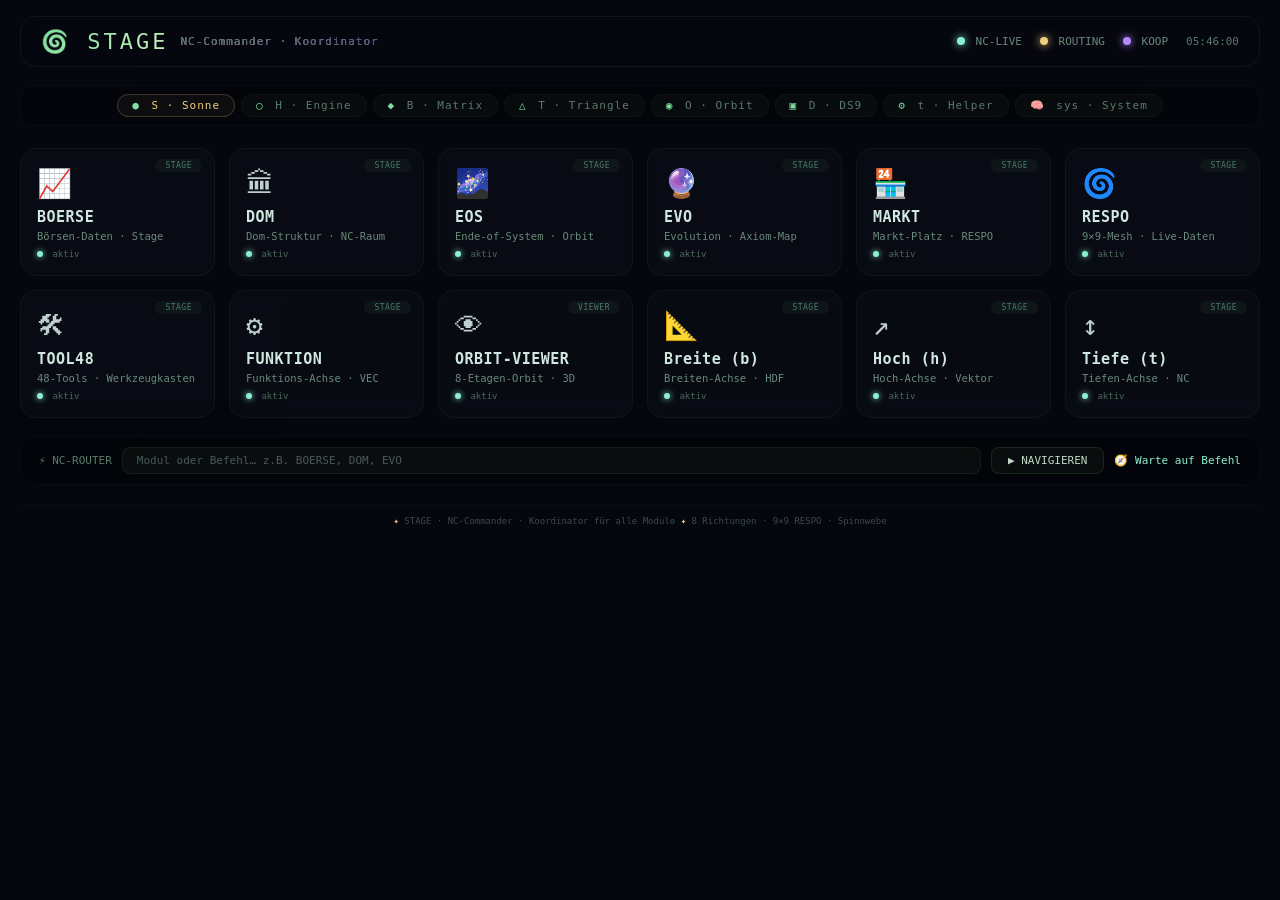
==== commit cc89d4ff: "Update index.html" ====
--- a/index.html
+++ b/index.html
@@ -1,757 +1,522 @@
 <!DOCTYPE html>
 <html lang="de">
 <head>
-  <meta charset="UTF-8">
-  <meta name="viewport" content="width=device-width, initial-scale=1.0">
-  <title>🌀 STAGE‑Reich · Index · Corridor · Legitimation</title>
-
-  <!-- ========================================================= -->
-  <!-- KERN-MODULE (global, werden von allen Etagen genutzt)     -->
-  <!-- ========================================================= -->
-  <script src="coord.js"></script>
-  <script src="aufzug.js"></script>
-  <script src="OS_CORE.js"></script>
-
-  <!-- ========================================================= -->
-  <!-- ACHSEN-MODULE (b/h/t – HDF-Cube-Grundlage)               -->
-  <!-- ========================================================= -->
-  <script src="b/axiom.map.js"></script>
-  <script src="h/axiom.map.js"></script>
-  <script src="t/axiom.map.js"></script>
-
-  <!-- ========================================================= -->
-  <!-- NC-SUITE (Figur, Kraft, Space, Time)                     -->
-  <!-- ========================================================= -->
-  <script src="NC_figur.js"></script>
-  <script src="NC_kraft.js"></script>
-  <script src="NC_space.js"></script>
-  <script src="NC_time.js"></script>
-  <script src="NC.suite"></script> <!-- bündelt die vier Module -->
-
-  <!-- ========================================================= -->
-  <!-- VEC-MODULE (Vektoren & Koordinaten)                       -->
-  <!-- ========================================================= -->
-  <script src="vec.js"></script>
-  <script src="vec3.js"></script>
-  <script src="vec9.js"></script>
-
-  <style>
-    /* ==========================================================
-       GLOBALES STYLING – dunkel, konsolenhaft, übersichtlich
-       ========================================================== */
-    * {
-      margin: 0;
-      padding: 0;
-      box-sizing: border-box;
-    }
-
-    body {
-      background: #0b0b0b;
-      color: #e0e0e0;
-      font-family: 'Consolas', 'Courier New', monospace;
-      min-height: 100vh;
-      display: flex;
-      justify-content: center;
-    }
-
-    .container {
-      max-width: 1200px;
-      width: 100%;
-      padding: 24px 20px 30px;
-    }
-
-    /* ─── HEADER ─────────────────────────────────────────────── */
-    .header {
-      display: flex;
-      flex-wrap: wrap;
-      justify-content: space-between;
-      align-items: center;
-      border-bottom: 2px solid #2a3a4a;
-      padding-bottom: 12px;
-      margin-bottom: 20px;
-    }
-
-    .header h1 {
-      color: #6cf;
-      font-size: 26px;
-      font-weight: 300;
-      letter-spacing: 2px;
-    }
-
-    .header h1 small {
-      color: #5a7a8a;
-      font-size: 13px;
-      font-weight: 300;
-      letter-spacing: 1px;
-    }
-
-    .status-leds {
-      display: flex;
-      gap: 18px;
-      font-size: 12px;
-      color: #5a7a8a;
-    }
-
-    .status-leds span {
-      display: flex;
-      align-items: center;
-      gap: 5px;
-    }
-
-    .led {
-      display: inline-block;
-      width: 10px;
-      height: 10px;
-      border-radius: 50%;
-      background: #2a4a5a;
-      transition: 0.3s;
-    }
-
-    .led.on {
-      background: #8cf0d0;
-      box-shadow: 0 0 12px #8cf0d0;
-    }
-
-    .led.pulse {
-      background: #f0d080;
-      animation: pulse 1.2s infinite;
-    }
-
-    .led.off {
-      background: #2a4a5a;
-    }
-
-    .led.sync {
-      background: #b388ff;
-      box-shadow: 0 0 12px #b388ff;
-    }
-
-    @keyframes pulse {
-      0%, 100% { opacity: 0.4; transform: scale(0.8); }
-      50%      { opacity: 1; transform: scale(1.2); }
-    }
-
-    /* ─── ETAGEN-GRID (Corridor) ────────────────────────────── */
-    .section-title {
-      color: #f0d080;
-      font-size: 14px;
-      font-weight: 400;
-      letter-spacing: 1.5px;
-      margin: 24px 0 12px;
-      border-bottom: 1px solid #1a2a3a;
-      padding-bottom: 6px;
-      display: flex;
-      justify-content: space-between;
-      align-items: center;
-    }
-
-    .section-title .badge {
-      font-size: 10px;
-      color: #5a7a8a;
-      font-weight: 300;
-    }
-
-    .grid {
-      display: grid;
-      grid-template-columns: repeat(auto-fill, minmax(220px, 1fr));
-      gap: 14px;
-    }
-
-    .card {
-      background: #111;
-      border: 1px solid #2a3a4a;
-      border-radius: 12px;
-      padding: 16px 18px;
-      text-decoration: none;
-      color: #e0e0e0;
-      display: block;
-      transition: all 0.2s ease;
-      position: relative;
-    }
-
-    .card:hover {
-      border-color: #6cf;
-      transform: translateY(-3px);
-      box-shadow: 0 6px 20px rgba(0, 0, 0, 0.6);
-    }
-
-    .card .icon {
-      font-size: 28px;
-      display: block;
-      margin-bottom: 4px;
-    }
-
-    .card .name {
-      font-size: 14px;
-      font-weight: 500;
-      color: #d0e0e8;
-    }
-
-    .card .path {
-      font-size: 10px;
-      color: #4a5a6a;
-      margin-top: 4px;
-      word-break: break-all;
-    }
-
-    .card .coord-badge {
-      position: absolute;
-      top: 12px;
-      right: 14px;
-      font-size: 10px;
-      color: #b388ff;
-      background: rgba(179, 136, 255, 0.08);
-      padding: 2px 10px;
-      border-radius: 12px;
-      border: 1px solid rgba(179, 136, 255, 0.1);
-    }
-
-    .card .status-tag {
-      display: inline-block;
-      font-size: 8px;
-      padding: 1px 10px;
-      border-radius: 12px;
-      margin-top: 6px;
-      background: rgba(0, 0, 0, 0.3);
-    }
-
-    .card .status-tag.legit {
-      border: 1px solid #8cf0d0;
-      color: #8cf0d0;
-    }
-
-    .card .status-tag.pending {
-      border: 1px solid #f0d080;
-      color: #f0d080;
-    }
-
-    /* ─── KOORDINATEN-ANZEIGE ───────────────────────────────── */
-    .coord-box {
-      background: #111;
-      padding: 12px 16px;
-      border-radius: 10px;
-      border: 1px solid #2a3a4a;
-      font-size: 12px;
-      line-height: 1.7;
-      color: #8ab0c0;
-      margin: 6px 0 12px;
-      max-height: 200px;
-      overflow-y: auto;
-    }
-
-    .coord-box .axis-label {
-      color: #f0d080;
-      font-weight: bold;
-    }
-
-    .coord-box .stage-entry {
-      display: flex;
-      justify-content: space-between;
-      padding: 2px 4px;
-      border-bottom: 1px solid #0e1620;
-    }
-
-    .coord-box .stage-entry .id {
-      color: #d0e0e8;
-    }
-
-    .coord-box .stage-entry .pos {
-      color: #b388ff;
-    }
-
-    /* ─── LOG ────────────────────────────────────────────────── */
-    .log-box {
-      background: #111;
-      padding: 10px 14px;
-      border-radius: 10px;
-      border: 1px solid #2a3a4a;
-      font-size: 11px;
-      line-height: 1.6;
-      max-height: 160px;
-      overflow-y: auto;
-      color: #5a7a8a;
-      margin-top: 6px;
-    }
-
-    .log-box .entry {
-      border-bottom: 1px solid #0e1620;
-      padding: 2px 0;
-    }
-
-    .log-box .time {
-      color: #2a3a4a;
-    }
-
-    .log-box .floor {
-      color: #6cf;
-    }
-
-    .log-box .msg {
-      color: #8ab0c0;
-    }
-
-    /* ─── SYNC-BAR ───────────────────────────────────────────── */
-    .sync-bar {
-      display: flex;
-      flex-wrap: wrap;
-      gap: 10px;
-      align-items: center;
-      background: #0e141c;
-      padding: 10px 16px;
-      border-radius: 12px;
-      border: 1px solid #1a2a3a;
-      margin: 16px 0 6px;
-    }
-
-    .sync-bar .label {
-      font-size: 11px;
-      color: #b388ff;
-      letter-spacing: 1px;
-      display: flex;
-      align-items: center;
-      gap: 6px;
-    }
-
-    .sync-bar input {
-      flex: 1;
-      background: #1a1a2a;
-      border: 1px solid #2a3a4a;
-      color: #d0e0e8;
-      padding: 6px 14px;
-      border-radius: 20px;
-      font-size: 12px;
-      font-family: inherit;
-      min-width: 120px;
-    }
-
-    .sync-bar input::placeholder {
-      color: #4a5a6a;
-    }
-
-    .sync-bar button {
-      background: #1a1a2a;
-      border: 1px solid #2a3a4a;
-      color: #9ab0c0;
-      padding: 6px 18px;
-      border-radius: 20px;
-      font-size: 11px;
-      font-family: inherit;
-      cursor: pointer;
-      transition: 0.2s;
-    }
-
-    .sync-bar button:hover {
-      background: #2a3a4a;
-      border-color: #6cf;
-      color: #d0e8f8;
-    }
-
-    .sync-bar button.sync {
-      border-color: rgba(179, 136, 255, 0.2);
-      color: #b388ff;
-    }
-
-    .sync-bar button.sync:hover {
-      background: rgba(179, 136, 255, 0.1);
-      border-color: #b388ff;
-    }
-
-    /* ─── FOOTER ─────────────────────────────────────────────── */
-    .footer {
-      display: flex;
-      flex-wrap: wrap;
-      gap: 16px;
-      justify-content: center;
-      margin-top: 24px;
-      padding: 8px 16px;
-      background: #0e141c;
-      border-radius: 12px;
-      border: 1px solid #1a2a3a;
-      font-size: 10px;
-      color: #3a4a5a;
-    }
-
-    .footer .gold {
-      color: #f0d080;
-    }
-
-    .footer .stat {
-      display: flex;
-      align-items: center;
-      gap: 4px;
-    }
-
-    /* ─── SCROLLBAR ──────────────────────────────────────────── */
-    ::-webkit-scrollbar {
-      width: 5px;
-    }
-
-    ::-webkit-scrollbar-track {
-      background: #080c12;
-    }
-
-    ::-webkit-scrollbar-thumb {
-      background: #1a2a3a;
-      border-radius: 4px;
-    }
-  </style>
+    <meta charset="UTF-8">
+    <meta name="viewport" content="width=device-width, initial-scale=1.0">
+    <title>🌀 STAGE · NC‑Commander · Dashboard · Koordinator</title>
+    <style>
+        * { margin:0; padding:0; box-sizing:border-box; }
+        body {
+            background: #05070e;
+            color: #c0d0d0;
+            font-family: 'Segoe UI', 'Consolas', monospace;
+            min-height: 100vh;
+            overflow-x: hidden;
+        }
+
+        /* ─── MASTER LAYOUT ─────────────────────────────────── */
+        #master {
+            display: flex;
+            flex-direction: column;
+            min-height: 100vh;
+            padding: 16px 20px 20px;
+            max-width: 1400px;
+            margin: 0 auto;
+        }
+
+        /* ─── HEADER / COMMANDER ───────────────────────────── */
+        #commander {
+            display: flex;
+            flex-wrap: wrap;
+            justify-content: space-between;
+            align-items: center;
+            padding: 12px 20px;
+            background: rgba(6, 8, 16, 0.7);
+            backdrop-filter: blur(10px);
+            border-radius: 16px;
+            border: 1px solid rgba(120, 220, 150, 0.08);
+            margin-bottom: 18px;
+        }
+        #commander .brand {
+            font-size: 22px;
+            font-weight: 300;
+            letter-spacing: 3px;
+            background: linear-gradient(135deg, #7ee0a0, #d8f0c0, #b388ff);
+            -webkit-background-clip: text;
+            -webkit-text-fill-color: transparent;
+            display: flex;
+            align-items: center;
+            gap: 12px;
+        }
+        #commander .brand small {
+            font-size: 11px;
+            -webkit-text-fill-color: #4a5a6a;
+            letter-spacing: 1px;
+        }
+        .commander-status {
+            display: flex;
+            gap: 18px;
+            font-size: 11px;
+            color: #6a8a7a;
+            flex-wrap: wrap;
+        }
+        .commander-status .led {
+            display: inline-block;
+            width: 8px;
+            height: 8px;
+            border-radius: 50%;
+            margin-right: 4px;
+        }
+        .led.green { background: #8cf0d0; box-shadow: 0 0 8px #8cf0d0; }
+        .led.gold { background: #f0d080; box-shadow: 0 0 8px #f0d080; }
+        .led.purple { background: #b388ff; box-shadow: 0 0 8px #b388ff; }
+        .led.off { background: #2a3a3a; }
+
+        /* ─── 8 RICHTUNGEN (SPINNWEBE) ─────────────────────── */
+        #directions {
+            display: flex;
+            flex-wrap: wrap;
+            gap: 6px;
+            padding: 8px 16px;
+            background: rgba(0, 0, 0, 0.25);
+            border-radius: 12px;
+            border: 1px solid rgba(120, 220, 150, 0.04);
+            margin-bottom: 16px;
+            justify-content: center;
+        }
+        .dir-item {
+            padding: 4px 14px;
+            border-radius: 20px;
+            font-size: 11px;
+            letter-spacing: 1px;
+            color: #5a7a6a;
+            background: rgba(20, 28, 20, 0.3);
+            border: 1px solid rgba(120, 220, 150, 0.04);
+            transition: 0.2s;
+        }
+        .dir-item.active {
+            color: #f0d080;
+            border-color: rgba(240, 208, 128, 0.2);
+            background: rgba(240, 208, 128, 0.04);
+        }
+        .dir-item .sym { color: #7ee0a0; margin-right: 4px; }
+
+        /* ─── 9×9 RESPO HINTERGRUND ────────────────────────── */
+        #respoBg {
+            position: fixed;
+            top: 0;
+            left: 0;
+            width: 100%;
+            height: 100%;
+            z-index: -1;
+            opacity: 0.04;
+            pointer-events: none;
+            display: grid;
+            grid-template-columns: repeat(9, 1fr);
+            grid-template-rows: repeat(9, 1fr);
+            gap: 2px;
+        }
+        #respoBg div {
+            background: rgba(120, 220, 150, 0.03);
+            border-radius: 2px;
+            transition: background 0.5s;
+        }
+
+        /* ─── MODUL‑GRID ────────────────────────────────────── */
+        #grid {
+            display: grid;
+            grid-template-columns: repeat(auto-fill, minmax(180px, 1fr));
+            gap: 14px;
+            margin-top: 6px;
+        }
+        .modul-card {
+            background: rgba(10, 14, 22, 0.7);
+            backdrop-filter: blur(4px);
+            border: 1px solid rgba(120, 220, 150, 0.06);
+            border-radius: 16px;
+            padding: 18px 16px 14px;
+            cursor: pointer;
+            transition: all 0.3s cubic-bezier(.2,.9,.25,1.05);
+            text-decoration: none;
+            color: #c0d0d0;
+            position: relative;
+            overflow: hidden;
+        }
+        .modul-card:hover {
+            transform: translateY(-4px);
+            border-color: rgba(120, 220, 150, 0.2);
+            box-shadow: 0 12px 40px rgba(0,0,0,0.5);
+            background: rgba(16, 22, 34, 0.8);
+        }
+        .modul-card .icon {
+            font-size: 28px;
+            display: block;
+            margin-bottom: 8px;
+        }
+        .modul-card .name {
+            font-size: 15px;
+            font-weight: 600;
+            letter-spacing: 0.5px;
+            color: #d0e8e0;
+        }
+        .modul-card .desc {
+            font-size: 10.5px;
+            color: #6a8a7a;
+            margin-top: 4px;
+        }
+        .modul-card .badge {
+            position: absolute;
+            top: 10px;
+            right: 12px;
+            font-size: 8px;
+            background: rgba(120, 220, 150, 0.06);
+            padding: 2px 10px;
+            border-radius: 10px;
+            color: #4a7a6a;
+            letter-spacing: 0.5px;
+        }
+        .modul-card .status-dot {
+            display: inline-block;
+            width: 6px;
+            height: 6px;
+            border-radius: 50%;
+            margin-right: 4px;
+        }
+        .modul-card .status-dot.on { background: #8cf0d0; box-shadow: 0 0 6px #8cf0d0; }
+
+        /* ─── KOMMANDOZEILE ────────────────────────────────── */
+        #cmdLine {
+            margin-top: 18px;
+            display: flex;
+            gap: 10px;
+            align-items: center;
+            padding: 10px 18px;
+            background: rgba(0, 0, 0, 0.3);
+            border-radius: 14px;
+            border: 1px solid rgba(120, 220, 150, 0.04);
+            flex-wrap: wrap;
+        }
+        #cmdLine .prompt { color: #5a7a6a; font-size: 11px; }
+        #cmdLine input {
+            flex: 1;
+            min-width: 120px;
+            background: rgba(20, 28, 20, 0.4);
+            border: 1px solid rgba(120, 220, 150, 0.08);
+            border-radius: 8px;
+            padding: 6px 14px;
+            color: #d0e8e0;
+            font-family: inherit;
+            font-size: 11px;
+        }
+        #cmdLine input::placeholder { color: #4a5a5a; }
+        #cmdLine button {
+            background: rgba(20, 28, 20, 0.4);
+            border: 1px solid rgba(120, 220, 150, 0.12);
+            border-radius: 8px;
+            padding: 6px 16px;
+            color: #c0d8c8;
+            font-family: inherit;
+            font-size: 11px;
+            cursor: pointer;
+            transition: 0.2s;
+        }
+        #cmdLine button:hover { border-color: #7ee0a0; color: #fff; }
+        #cmdLine #cmdOut { color: #8cf0d0; font-size: 11px; margin-left: auto; }
+
+        /* ─── FOOTER ────────────────────────────────────────── */
+        footer {
+            margin-top: 20px;
+            padding: 10px 16px;
+            font-size: 9px;
+            color: #3a4a4a;
+            text-align: center;
+            border-top: 1px solid rgba(120, 220, 150, 0.03);
+        }
+        footer .gold { color: #f0d080; }
+
+        /* ─── RESPONSIVE ────────────────────────────────────── */
+        @media (max-width: 700px) {
+            #grid { grid-template-columns: repeat(auto-fill, minmax(140px, 1fr)); gap: 10px; }
+            #commander .brand { font-size: 17px; }
+            .modul-card { padding: 14px 12px 10px; }
+            .modul-card .icon { font-size: 22px; }
+            .modul-card .name { font-size: 13px; }
+            #cmdLine { flex-direction: column; align-items: stretch; }
+            #cmdLine #cmdOut { margin-left: 0; }
+        }
+    </style>
 </head>
 <body>
 
-<div class="container">
-
-  <!-- ========================================================= -->
-  <!-- HEADER                                                    -->
-  <!-- ========================================================= -->
-  <div class="header">
-    <h1>🌀 STAGE‑Reich <small>Corridor · Legitimation · Technik</small></h1>
-    <div class="status-leds">
-      <span><span class="led on" id="ledSystem"></span> SYSTEM</span>
-      <span><span class="led sync" id="ledSync"></span> SYNC</span>
-      <span><span class="led pulse" id="ledReich"></span> REICH</span>
+<!-- 9×9 RESPO HINTERGRUND -->
+<div id="respoBg"></div>
+
+<div id="master">
+
+    <!-- COMMANDER HEADER -->
+    <header id="commander">
+        <div class="brand">
+            🌀 STAGE
+            <small>NC‑Commander · Koordinator</small>
+        </div>
+        <div class="commander-status">
+            <span><span class="led green"></span> NC‑LIVE</span>
+            <span><span class="led gold"></span> ROUTING</span>
+            <span><span class="led purple"></span> KOOP</span>
+            <span id="clockDisplay" style="color:#5a7a6a;">–</span>
+        </div>
+    </header>
+
+    <!-- 8 RICHTUNGEN (SPINNWEBE) -->
+    <div id="directions">
+        <span class="dir-item active"><span class="sym">●</span> S · Sonne</span>
+        <span class="dir-item"><span class="sym">○</span> H · Engine</span>
+        <span class="dir-item"><span class="sym">◆</span> B · Matrix</span>
+        <span class="dir-item"><span class="sym">△</span> T · Triangle</span>
+        <span class="dir-item"><span class="sym">◉</span> O · Orbit</span>
+        <span class="dir-item"><span class="sym">▣</span> D · DS9</span>
+        <span class="dir-item"><span class="sym">⚙</span> t · Helper</span>
+        <span class="dir-item"><span class="sym">🧠</span> sys · System</span>
     </div>
-  </div>
-
-  <!-- ========================================================= -->
-  <!-- ETAGEN-CORRIDOR (alle legitimierten Stages)              -->
-  <!-- ========================================================= -->
-  <div class="section-title">
-    🏢 ETAGEN · CORRIDOR
-    <span class="badge" id="floorCount">0 Etagen</span>
-  </div>
-  <div class="grid" id="floorGrid"></div>
-
-  <!-- ========================================================= -->
-  <!-- KOORDINATEN-SYSTEM (b/h/t + Stages)                      -->
-  <!-- ========================================================= -->
-  <div class="section-title">
-    🧭 KOORDINATEN · b/h/t · HDF-Cube
-    <span class="badge" id="coordCount">0 registriert</span>
-  </div>
-  <div class="coord-box" id="coordBox">
-    Koordinaten werden geladen…
-  </div>
-
-  <!-- ========================================================= -->
-  <!-- SYNC-BAR (arg.sync – Kommunikation mit Etagen)           -->
-  <!-- ========================================================= -->
-  <div class="sync-bar">
-    <span class="label"><span class="led sync" style="display:inline-block;width:8px;height:8px;"></span> arg.sync</span>
-    <input type="text" id="syncInput" placeholder="Nachricht an Etagen…" value="sync:orakel">
-    <button class="sync" id="btnSync">🔄 SYNC</button>
-    <button id="btnBroadcast">📡 BROADCAST</button>
-    <button id="btnResetAll">⟲ RESET</button>
-  </div>
-
-  <!-- ========================================================= -->
-  <!-- GETEILTES LOG (etagenübergreifend)                       -->
-  <!-- ========================================================= -->
-  <div class="section-title">
-    📜 GETEILTES LOG
-    <span class="badge" id="logCount">0 Einträge</span>
-  </div>
-  <div class="log-box" id="logBox"></div>
-
-  <!-- ========================================================= -->
-  <!-- FOOTER                                                    -->
-  <!-- ========================================================= -->
-  <div class="footer">
-    <span class="stat"><span class="gold">★</span> STAGE‑Reich · Corridor · Legitimation</span>
-    <span class="stat">🔷 <span id="fActive">0</span> aktive Etagen</span>
-    <span class="stat">⚡ <span id="fSyncCount">0</span> SYNCs</span>
-    <span class="stat">⌨️  s=Sync  b=Broadcast  r=Reset</span>
-  </div>
-
+
+    <!-- MODUL-GRID -->
+    <div id="grid">
+        <!-- Module aus dem Repository -->
+        <a class="modul-card" href="./BOERSE/index.html">
+            <span class="badge">STAGE</span>
+            <span class="icon">📈</span>
+            <div class="name">BOERSE</div>
+            <div class="desc">Börsen‑Daten · Stage</div>
+            <span style="font-size:9px;color:#4a6a5a;"><span class="status-dot on"></span> aktiv</span>
+        </a>
+
+        <a class="modul-card" href="./DOM/index.html">
+            <span class="badge">STAGE</span>
+            <span class="icon">🏛</span>
+            <div class="name">DOM</div>
+            <div class="desc">Dom‑Struktur · NC‑Raum</div>
+            <span style="font-size:9px;color:#4a6a5a;"><span class="status-dot on"></span> aktiv</span>
+        </a>
+
+        <a class="modul-card" href="./EOS/index.html">
+            <span class="badge">STAGE</span>
+            <span class="icon">🌌</span>
+            <div class="name">EOS</div>
+            <div class="desc">Ende‑of‑System · Orbit</div>
+            <span style="font-size:9px;color:#4a6a5a;"><span class="status-dot on"></span> aktiv</span>
+        </a>
+
+        <a class="modul-card" href="./EVO/index.html">
+            <span class="badge">STAGE</span>
+            <span class="icon">🔮</span>
+            <div class="name">EVO</div>
+            <div class="desc">Evolution · Axiom‑Map</div>
+            <span style="font-size:9px;color:#4a6a5a;"><span class="status-dot on"></span> aktiv</span>
+        </a>
+
+        <a class="modul-card" href="./MARKT/index.html">
+            <span class="badge">STAGE</span>
+            <span class="icon">🏪</span>
+            <div class="name">MARKT</div>
+            <div class="desc">Markt‑Platz · RESPO</div>
+            <span style="font-size:9px;color:#4a6a5a;"><span class="status-dot on"></span> aktiv</span>
+        </a>
+
+        <a class="modul-card" href="./respo/index.html">
+            <span class="badge">STAGE</span>
+            <span class="icon">🌀</span>
+            <div class="name">RESPO</div>
+            <div class="desc">9×9‑Mesh · Live‑Daten</div>
+            <span style="font-size:9px;color:#4a6a5a;"><span class="status-dot on"></span> aktiv</span>
+        </a>
+
+        <a class="modul-card" href="./tool48/index.html">
+            <span class="badge">STAGE</span>
+            <span class="icon">🛠</span>
+            <div class="name">TOOL48</div>
+            <div class="desc">48‑Tools · Werkzeugkasten</div>
+            <span style="font-size:9px;color:#4a6a5a;"><span class="status-dot on"></span> aktiv</span>
+        </a>
+
+        <a class="modul-card" href="./funktion/index.html">
+            <span class="badge">STAGE</span>
+            <span class="icon">⚙️</span>
+            <div class="name">FUNKTION</div>
+            <div class="desc">Funktions‑Achse · VEC</div>
+            <span style="font-size:9px;color:#4a6a5a;"><span class="status-dot on"></span> aktiv</span>
+        </a>
+
+        <a class="modul-card" href="./etage-8-orbit-viewer/index.html">
+            <span class="badge">VIEWER</span>
+            <span class="icon">👁</span>
+            <div class="name">ORBIT‑VIEWER</div>
+            <div class="desc">8‑Etagen‑Orbit · 3D</div>
+            <span style="font-size:9px;color:#4a6a5a;"><span class="status-dot on"></span> aktiv</span>
+        </a>
+
+        <!-- Weitere Ordner aus der Liste (b, h, t) -->
+        <a class="modul-card" href="./b/index.html">
+            <span class="badge">STAGE</span>
+            <span class="icon">📐</span>
+            <div class="name">Breite (b)</div>
+            <div class="desc">Breiten‑Achse · HDF</div>
+            <span style="font-size:9px;color:#4a6a5a;"><span class="status-dot on"></span> aktiv</span>
+        </a>
+
+        <a class="modul-card" href="./h/index.html">
+            <span class="badge">STAGE</span>
+            <span class="icon">↗</span>
+            <div class="name">Hoch (h)</div>
+            <div class="desc">Hoch‑Achse · Vektor</div>
+            <span style="font-size:9px;color:#4a6a5a;"><span class="status-dot on"></span> aktiv</span>
+        </a>
+
+        <a class="modul-card" href="./t/index.html">
+            <span class="badge">STAGE</span>
+            <span class="icon">↕</span>
+            <div class="name">Tiefe (t)</div>
+            <div class="desc">Tiefen‑Achse · NC</div>
+            <span style="font-size:9px;color:#4a6a5a;"><span class="status-dot on"></span> aktiv</span>
+        </a>
+    </div>
+
+    <!-- KOMMANDOZEILE (HDF-Resolver / NC-Router) -->
+    <div id="cmdLine">
+        <span class="prompt">⚡ NC‑ROUTER</span>
+        <input id="cmdInput" placeholder="Modul oder Befehl… z.B. BOERSE, DOM, EVO">
+        <button id="cmdBtn">▶ NAVIGIEREN</button>
+        <span id="cmdOut">🧭 Warte auf Befehl</span>
+    </div>
+
+    <footer>
+        <span class="gold">✦</span> STAGE · NC‑Commander · Koordinator für alle Module
+        <span class="gold">✦</span> 8 Richtungen · 9×9 RESPO · Spinnwebe
+    </footer>
 </div>
 
 <script>
-  "use strict";
-
-  /* ==============================================================
-     STAGE‑Reich · Corridor · Legitimation
-     Diese index.html ist der zentrale Einstiegspunkt.
-     Sie lädt alle Module, zeigt alle Etagen an,
-     legitimiert stage.html als Corridor und
-     integriert etage-8-orbit-viewer als Technik‑Etage.
-     ============================================================== */
-
-  // ─── 1. ETAGEN-REGISTRY (aus aufzug.js) ──────────────────────
-  // Wenn Aufzug.FLOORS nicht existiert, definieren wir sie hier.
-  // So ist die Seite auch ohne externe aufzug.js lauffähig.
-  if (typeof Aufzug === 'undefined') {
-    console.warn('⚠️ aufzug.js nicht gefunden – lege eigene FLOORS an.');
-    window.Aufzug = {
-      FLOORS: [],
-      init: function() {},
-      log: function() {},
-      setSharedValue: function() {},
-      getSharedValue: function() { return undefined; },
-      getSharedLog: function() { return []; }
+"use strict";
+
+// ================================================================
+//  STAGE · NC‑Commander · Dashboard · Koordinator
+//  Führt zu allen index.html in den Ordnern.
+//  Zeigt 8 Richtungen (Spinnwebe) und 9×9 RESPO-Hintergrund.
+// ================================================================
+
+// ─── 9×9 RESPO HINTERGRUND ──────────────────────────────────────
+const bg = document.getElementById('respoBg');
+for (let i = 0; i < 81; i++) {
+    const cell = document.createElement('div');
+    cell.dataset.idx = i;
+    bg.appendChild(cell);
+}
+
+function animateRespoBg() {
+    const now = performance.now() * 0.001;
+    const cells = bg.querySelectorAll('div');
+    cells.forEach((cell, i) => {
+        const val = 0.3 + 0.7 * (0.5 + 0.5 * Math.sin(i * 0.2 + now * 0.3 + Math.sin(i * 0.05 + now * 0.2)));
+        const alpha = 0.02 + val * 0.08;
+        cell.style.background = `rgba(120, 220, 150, ${alpha})`;
+    });
+    requestAnimationFrame(animateRespoBg);
+}
+animateRespoBg();
+
+// ─── UHR ──────────────────────────────────────────────────────────
+function updateClock() {
+    const now = new Date();
+    document.getElementById('clockDisplay').textContent =
+        now.toLocaleTimeString('de-DE', { hour: '2-digit', minute: '2-digit', second: '2-digit' });
+}
+updateClock();
+setInterval(updateClock, 1000);
+
+// ─── KOMMANDOZEILE (NC-Router) ──────────────────────────────────
+const cmdInput = document.getElementById('cmdInput');
+const cmdBtn = document.getElementById('cmdBtn');
+const cmdOut = document.getElementById('cmdOut');
+
+const moduleMap = {
+    'boerse': './BOERSE/index.html',
+    'börse': './BOERSE/index.html',
+    'dom': './DOM/index.html',
+    'eos': './EOS/index.html',
+    'evo': './EVO/index.html',
+    'markt': './MARKT/index.html',
+    'respo': './respo/index.html',
+    'tool48': './tool48/index.html',
+    'tool': './tool48/index.html',
+    'funktion': './funktion/index.html',
+    'orbit': './etage-8-orbit-viewer/index.html',
+    'viewer': './etage-8-orbit-viewer/index.html',
+    'breite': './b/index.html',
+    'b': './b/index.html',
+    'hoch': './h/index.html',
+    'h': './h/index.html',
+    'tiefe': './t/index.html',
+    't': './t/index.html'
+};
+
+function navigateModule(target) {
+    const key = target.toLowerCase().trim();
+    const path = moduleMap[key];
+    if (path) {
+        cmdOut.textContent = `🧭 Navigiere zu ${key.toUpperCase()} …`;
+        setTimeout(() => { window.location.href = path; }, 400);
+    } else {
+        cmdOut.textContent = `❌ Modul "${target}" nicht gefunden. Verfügbar: BOERSE, DOM, EOS, EVO, MARKT, RESPO, TOOL48, FUNKTION, ORBIT, BREITE, HOCH, TIEFE`;
+    }
+}
+
+cmdBtn.addEventListener('click', () => {
+    const val = cmdInput.value.trim();
+    if (val) navigateModule(val);
+});
+
+cmdInput.addEventListener('keydown', (e) => {
+    if (e.key === 'Enter') {
+        const val = cmdInput.value.trim();
+        if (val) navigateModule(val);
+    }
+});
+
+// ─── TASTATUR: 1-9 für schnelle Navigation ──────────────────────
+document.addEventListener('keydown', (e) => {
+    const map = {
+        '1': 'boerse',
+        '2': 'dom',
+        '3': 'eos',
+        '4': 'evo',
+        '5': 'markt',
+        '6': 'respo',
+        '7': 'tool48',
+        '8': 'funktion',
+        '9': 'orbit'
     };
-  }
-
-  // Falls die FLOORS noch leer sind, füllen wir sie mit den
-  // wichtigsten Etagen – inklusive stage.html und orbit-viewer.
-  if (Aufzug.FLOORS.length === 0) {
-    Aufzug.FLOORS = [
-      { id: 'stage', name: '🎛️ Stage · Corridor', path: 'stage.html', icon: '🎛️', isRoot: false },
-      { id: 'ui', name: '🖥️ UI · Interface', path: 'ui.html', icon: '🖥️', isRoot: false },
-      { id: 'etage-8-orbit-viewer', name: '🌀 Orbit-Viewer · Etage 8', path: 'etage-8-orbit-viewer/index.html', icon: '🌀', isRoot: false },
-      { id: 'root', name: '🛗 ROOT', path: 'index.html', icon: '🛗', isRoot: true }
-    ];
-  }
-
-  // ─── 2. KOORDINATEN-REGISTRIERUNG ─────────────────────────────
-  // Wenn COORD nicht existiert, bauen wir eine minimale Version.
-  if (typeof COORD === 'undefined') {
-    console.warn('⚠️ coord.js nicht gefunden – lege eigene COORD an.');
-    window.COORD = {
-      axes: {
-        b: 'Breite (X‑Achse)',
-        h: 'Höhe (Y‑Achse)',
-        t: 'Tiefe (Z‑Achse)'
-      },
-      stages: {},
-      register: function(id, x, y, z) {
-        this.stages[id] = { x, y, z };
-      },
-      get: function(id) {
-        return this.stages[id] || null;
-      }
-    };
-  }
-
-  // Alle Etagen aus Aufzug.FLOORS in COORD registrieren (falls noch nicht geschehen)
-  Aufzug.FLOORS.forEach(f => {
-    if (!f.isRoot && !COORD.stages[f.id]) {
-      // Standard-Koordinaten vergeben: x = Index, y = 0, z = 0
-      const idx = Aufzug.FLOORS.indexOf(f);
-      COORD.register(f.id, idx + 1, 0, 0);
+    if (e.key in map) {
+        e.preventDefault();
+        const target = map[e.key];
+        cmdInput.value = target;
+        navigateModule(target);
     }
-  });
-
-  // Spezielle Koordinaten für wichtige Etagen
-  COORD.register('stage', 1, 0, 0);
-  COORD.register('ui', 2, 0, 0);
-  COORD.register('etage-8-orbit-viewer', 3, 8, 1);
-
-  // Achsen registrieren (falls nicht schon in coord.js)
-  if (!COORD.stages.b) COORD.register('b', 1, 0, 0);
-  if (!COORD.stages.h) COORD.register('h', 0, 1, 0);
-  if (!COORD.stages.t) COORD.register('t', 0, 0, 1);
-
-  // ─── 3. DOM-REFERENZEN ────────────────────────────────────────
-  const floorGrid = document.getElementById('floorGrid');
-  const coordBox = document.getElementById('coordBox');
-  const logBox = document.getElementById('logBox');
-  const syncInput = document.getElementById('syncInput');
-
-  // ─── 4. ETAGEN ANZEIGEN ──────────────────────────────────────
-  function renderFloors() {
-    floorGrid.innerHTML = '';
-    let count = 0;
-
-    Aufzug.FLOORS.forEach(f => {
-      if (f.isRoot) return;
-      count++;
-
-      const coord = COORD.get(f.id) || { x: '?', y: '?', z: '?' };
-      const isLegit = !!COORD.get(f.id);
-
-      const card = document.createElement('a');
-      card.className = 'card';
-      card.href = f.path;
-      card.innerHTML = `
-        <span class="icon">${f.icon || '📁'}</span>
-        <span class="name">${f.name}</span>
-        <span class="coord-badge">(${coord.x}, ${coord.y}, ${coord.z})</span>
-        <div class="path">${f.path}</div>
-        <span class="status-tag ${isLegit ? 'legit' : 'pending'}">${isLegit ? '✅ legitimiert' : '⏳ pending'}</span>
-      `;
-      floorGrid.appendChild(card);
+});
+
+// ─── DIREKTIONS-NAVIGATION (8 Richtungen klickbar) ──────────────
+document.querySelectorAll('.dir-item').forEach(el => {
+    el.style.cursor = 'pointer';
+    el.addEventListener('click', () => {
+        document.querySelectorAll('.dir-item').forEach(d => d.classList.remove('active'));
+        el.classList.add('active');
+        const label = el.textContent.trim().split('·')[0].trim();
+        cmdOut.textContent = `🧭 Richtung: ${label} aktiviert (Spinnwebe)`;
     });
-
-    document.getElementById('floorCount').textContent = `${count} Etagen`;
-    document.getElementById('fActive').textContent = count;
-  }
-
-  // ─── 5. KOORDINATEN ANZEIGEN ──────────────────────────────────
-  function renderCoords() {
-    const out = [];
-
-    // Achsen
-    out.push('<span class="axis-label">📐 Achsen:</span>');
-    Object.entries(COORD.axes || {}).forEach(([k, v]) => {
-      out.push(`&nbsp;&nbsp;• ${k}: ${v}`);
-    });
-
-    // Stages
-    out.push('<br><span class="axis-label">🏢 Stages:</span>');
-    const entries = Object.entries(COORD.stages || {});
-    if (entries.length === 0) {
-      out.push('&nbsp;&nbsp;– keine registriert –');
-    } else {
-      entries.forEach(([id, c]) => {
-        out.push(`<div class="stage-entry"><span class="id">${id}</span><span class="pos">(${c.x}, ${c.y}, ${c.z})</span></div>`);
-      });
-    }
-
-    coordBox.innerHTML = out.join('');
-    document.getElementById('coordCount').textContent = `${entries.length} registriert`;
-  }
-
-  // ─── 6. LOG ANZEIGEN ──────────────────────────────────────────
-  function renderLog() {
-    const entries = (Aufzug.getSharedLog && Aufzug.getSharedLog()) || [];
-    logBox.innerHTML = '';
-    entries.slice().reverse().forEach(e => {
-      const entry = document.createElement('div');
-      entry.className = 'entry';
-      entry.innerHTML = `
-        <span class="time">[${e.time || '--:--:--'}]</span>
-        <span class="floor">${e.floor || 'system'}</span>
-        <span class="msg">${e.msg || ''}</span>
-      `;
-      logBox.appendChild(entry);
-    });
-    document.getElementById('logCount').textContent = `${entries.length} Einträge`;
-  }
-
-  // ─── 7. SYNC-FUNKTIONEN ──────────────────────────────────────
-  let syncCount = 0;
-
-  function doSync(message) {
-    const msg = message || syncInput.value.trim() || 'sync:orakel';
-    syncCount++;
-
-    // LED kurz aufleuchten lassen
-    const led = document.getElementById('ledSync');
-    led.className = 'led sync';
-    setTimeout(() => { led.className = 'led'; }, 400);
-
-    // In Aufzug-Log schreiben
-    if (Aufzug.log) {
-      Aufzug.log(`SYNC: ${msg}`);
-    }
-
-    // An alle Etagen per postMessage senden (wenn iframes existieren)
-    document.querySelectorAll('iframe').forEach(iframe => {
-      try {
-        iframe.contentWindow.postMessage({ type: 'arg.sync', payload: msg, from: 'orakel' }, '*');
-      } catch (_) {}
-    });
-
-    // Lokales Log
-    const logEntry = {
-      time: new Date().toLocaleTimeString('de-DE'),
-      floor: '🛗 ROOT',
-      msg: `⬆ SYNC: ${msg}`
-    };
-    if (Aufzug.getSharedLog && Array.isArray(Aufzug.getSharedLog())) {
-      Aufzug.getSharedLog().push(logEntry);
-    }
-
-    document.getElementById('fSyncCount').textContent = syncCount;
-    renderLog();
-  }
-
-  function broadcastSync() {
-    doSync(syncInput.value.trim() || 'broadcast:orakel');
-  }
-
-  function resetAll() {
-    syncCount = 0;
-    document.getElementById('fSyncCount').textContent = '0';
-    if (Aufzug.getSharedLog && Array.isArray(Aufzug.getSharedLog())) {
-      Aufzug.getSharedLog().length = 0;
-    }
-    renderLog();
-    const led = document.getElementById('ledSystem');
-    led.className = 'led';
-    setTimeout(() => { led.className = 'led on'; }, 300);
-  }
-
-  // ─── 8. EVENT-BINDING ─────────────────────────────────────────
-  document.getElementById('btnSync').addEventListener('click', () => doSync());
-  document.getElementById('btnBroadcast').addEventListener('click', broadcastSync);
-  document.getElementById('btnResetAll').addEventListener('click', resetAll);
-
-  syncInput.addEventListener('keydown', (e) => {
-    if (e.key === 'Enter') doSync();
-  });
-
-  // ─── 9. TASTATUR ──────────────────────────────────────────────
-  document.addEventListener('keydown', (e) => {
-    if (e.key === 's' || e.key === 'S') { e.preventDefault(); doSync(); }
-    if (e.key === 'b' || e.key === 'B') { e.preventDefault(); broadcastSync(); }
-    if (e.key === 'r' || e.key === 'R') { e.preventDefault(); resetAll(); }
-  });
-
-  // ─── 10. POSTMESSAGE-EMPFAENGER (von Etagen) ──────────────────
-  window.addEventListener('message', (event) => {
-    const data = event.data;
-    if (data && data.type === 'arg.sync') {
-      const from = data.from || 'unbekannt';
-      const payload = data.payload || '';
-      syncInput.value = payload;
-      document.getElementById('fSyncCount').textContent = ++syncCount;
-      // In Aufzug-Log schreiben
-      if (Aufzug.log) {
-        Aufzug.log(`📨 Empfangen von ${from}: ${payload}`);
-      }
-      renderLog();
-    }
-    if (data && data.type === 'etage.ready') {
-      const from = data.from || 'unbekannt';
-      // Etage in COORD nachtragen, falls nicht vorhanden
-      if (!COORD.get(from)) {
-        const idx = Aufzug.FLOORS.findIndex(f => f.id === from);
-        COORD.register(from, idx + 1, 0, 0);
-        renderCoords();
-        renderFloors();
-      }
-    }
-  });
-
-  // ─── 11. INIT ──────────────────────────────────────────────────
-  function init() {
-    // Aufzug initialisieren (falls vorhanden)
-    if (Aufzug.init) {
-      Aufzug.init({ currentId: 'root', basePath: '' });
-    }
-
-    renderFloors();
-    renderCoords();
-    renderLog();
-
-    document.getElementById('fSyncCount').textContent = '0';
-    document.getElementById('ledSystem').className = 'led on';
-    document.getElementById('ledReich').className = 'led pulse';
-
-    // Begrüßung
-    const welcome = {
-      time: new Date().toLocaleTimeString('de-DE'),
-      floor: '🛗 ROOT',
-      msg: '🌀 STAGE‑Reich · Corridor · Legitimation · bereit'
-    };
-    if (Aufzug.getSharedLog && Array.isArray(Aufzug.getSharedLog())) {
-      Aufzug.getSharedLog().push(welcome);
-    }
-    renderLog();
-
-    console.log('🌀 STAGE‑Reich initialisiert');
-    console.log('📐 Achsen:', Object.keys(COORD.axes || {}));
-    console.log('🏢 Stages:', Object.keys(COORD.stages || {}));
-    console.log('⌨️  s=Sync  b=Broadcast  r=Reset');
-  }
-
-  // Warten, bis alle Skripte geladen sind
-  if (document.readyState === 'complete') {
-    init();
-  } else {
-    window.addEventListener('load', init);
-  }
+});
+
+// ─── INIT ──────────────────────────────────────────────────────────
+console.log('🌀 STAGE · NC‑Commander · Koordinator geladen');
+console.log('📦 Module: BOERSE, DOM, EOS, EVO, MARKT, RESPO, TOOL48, FUNKTION, ORBIT, BREITE, HOCH, TIEFE');
+console.log('⌨️  Tasten 1-9 für schnelle Navigation');
 </script>
-
 </body>
 </html>
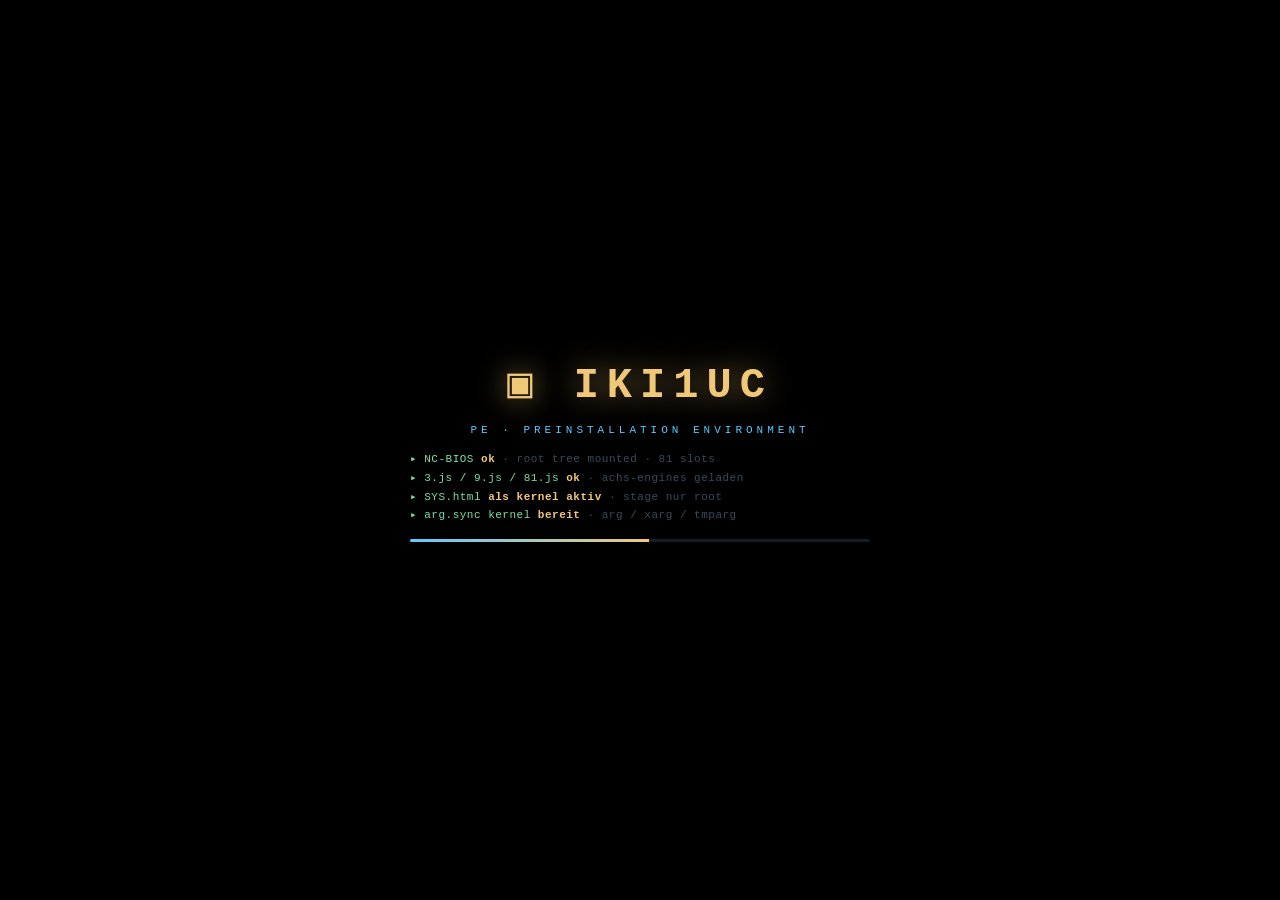
==== commit 0b3f43db: "Update index.html" ====
--- a/index.html
+++ b/index.html
@@ -1,522 +1,1281 @@
 <!DOCTYPE html>
 <html lang="de">
 <head>
-    <meta charset="UTF-8">
-    <meta name="viewport" content="width=device-width, initial-scale=1.0">
-    <title>🌀 STAGE · NC‑Commander · Dashboard · Koordinator</title>
-    <style>
-        * { margin:0; padding:0; box-sizing:border-box; }
-        body {
-            background: #05070e;
-            color: #c0d0d0;
-            font-family: 'Segoe UI', 'Consolas', monospace;
-            min-height: 100vh;
-            overflow-x: hidden;
-        }
-
-        /* ─── MASTER LAYOUT ─────────────────────────────────── */
-        #master {
-            display: flex;
-            flex-direction: column;
-            min-height: 100vh;
-            padding: 16px 20px 20px;
-            max-width: 1400px;
-            margin: 0 auto;
-        }
-
-        /* ─── HEADER / COMMANDER ───────────────────────────── */
-        #commander {
-            display: flex;
-            flex-wrap: wrap;
-            justify-content: space-between;
-            align-items: center;
-            padding: 12px 20px;
-            background: rgba(6, 8, 16, 0.7);
-            backdrop-filter: blur(10px);
-            border-radius: 16px;
-            border: 1px solid rgba(120, 220, 150, 0.08);
-            margin-bottom: 18px;
-        }
-        #commander .brand {
-            font-size: 22px;
-            font-weight: 300;
-            letter-spacing: 3px;
-            background: linear-gradient(135deg, #7ee0a0, #d8f0c0, #b388ff);
-            -webkit-background-clip: text;
-            -webkit-text-fill-color: transparent;
-            display: flex;
-            align-items: center;
-            gap: 12px;
-        }
-        #commander .brand small {
-            font-size: 11px;
-            -webkit-text-fill-color: #4a5a6a;
-            letter-spacing: 1px;
-        }
-        .commander-status {
-            display: flex;
-            gap: 18px;
-            font-size: 11px;
-            color: #6a8a7a;
-            flex-wrap: wrap;
-        }
-        .commander-status .led {
-            display: inline-block;
-            width: 8px;
-            height: 8px;
-            border-radius: 50%;
-            margin-right: 4px;
-        }
-        .led.green { background: #8cf0d0; box-shadow: 0 0 8px #8cf0d0; }
-        .led.gold { background: #f0d080; box-shadow: 0 0 8px #f0d080; }
-        .led.purple { background: #b388ff; box-shadow: 0 0 8px #b388ff; }
-        .led.off { background: #2a3a3a; }
-
-        /* ─── 8 RICHTUNGEN (SPINNWEBE) ─────────────────────── */
-        #directions {
-            display: flex;
-            flex-wrap: wrap;
-            gap: 6px;
-            padding: 8px 16px;
-            background: rgba(0, 0, 0, 0.25);
-            border-radius: 12px;
-            border: 1px solid rgba(120, 220, 150, 0.04);
-            margin-bottom: 16px;
-            justify-content: center;
-        }
-        .dir-item {
-            padding: 4px 14px;
-            border-radius: 20px;
-            font-size: 11px;
-            letter-spacing: 1px;
-            color: #5a7a6a;
-            background: rgba(20, 28, 20, 0.3);
-            border: 1px solid rgba(120, 220, 150, 0.04);
-            transition: 0.2s;
-        }
-        .dir-item.active {
-            color: #f0d080;
-            border-color: rgba(240, 208, 128, 0.2);
-            background: rgba(240, 208, 128, 0.04);
-        }
-        .dir-item .sym { color: #7ee0a0; margin-right: 4px; }
-
-        /* ─── 9×9 RESPO HINTERGRUND ────────────────────────── */
-        #respoBg {
-            position: fixed;
-            top: 0;
-            left: 0;
-            width: 100%;
-            height: 100%;
-            z-index: -1;
-            opacity: 0.04;
-            pointer-events: none;
-            display: grid;
-            grid-template-columns: repeat(9, 1fr);
-            grid-template-rows: repeat(9, 1fr);
-            gap: 2px;
-        }
-        #respoBg div {
-            background: rgba(120, 220, 150, 0.03);
-            border-radius: 2px;
-            transition: background 0.5s;
-        }
-
-        /* ─── MODUL‑GRID ────────────────────────────────────── */
-        #grid {
-            display: grid;
-            grid-template-columns: repeat(auto-fill, minmax(180px, 1fr));
-            gap: 14px;
-            margin-top: 6px;
-        }
-        .modul-card {
-            background: rgba(10, 14, 22, 0.7);
-            backdrop-filter: blur(4px);
-            border: 1px solid rgba(120, 220, 150, 0.06);
-            border-radius: 16px;
-            padding: 18px 16px 14px;
-            cursor: pointer;
-            transition: all 0.3s cubic-bezier(.2,.9,.25,1.05);
-            text-decoration: none;
-            color: #c0d0d0;
-            position: relative;
-            overflow: hidden;
-        }
-        .modul-card:hover {
-            transform: translateY(-4px);
-            border-color: rgba(120, 220, 150, 0.2);
-            box-shadow: 0 12px 40px rgba(0,0,0,0.5);
-            background: rgba(16, 22, 34, 0.8);
-        }
-        .modul-card .icon {
-            font-size: 28px;
-            display: block;
-            margin-bottom: 8px;
-        }
-        .modul-card .name {
-            font-size: 15px;
-            font-weight: 600;
-            letter-spacing: 0.5px;
-            color: #d0e8e0;
-        }
-        .modul-card .desc {
-            font-size: 10.5px;
-            color: #6a8a7a;
-            margin-top: 4px;
-        }
-        .modul-card .badge {
-            position: absolute;
-            top: 10px;
-            right: 12px;
-            font-size: 8px;
-            background: rgba(120, 220, 150, 0.06);
-            padding: 2px 10px;
-            border-radius: 10px;
-            color: #4a7a6a;
-            letter-spacing: 0.5px;
-        }
-        .modul-card .status-dot {
-            display: inline-block;
-            width: 6px;
-            height: 6px;
-            border-radius: 50%;
-            margin-right: 4px;
-        }
-        .modul-card .status-dot.on { background: #8cf0d0; box-shadow: 0 0 6px #8cf0d0; }
-
-        /* ─── KOMMANDOZEILE ────────────────────────────────── */
-        #cmdLine {
-            margin-top: 18px;
-            display: flex;
-            gap: 10px;
-            align-items: center;
-            padding: 10px 18px;
-            background: rgba(0, 0, 0, 0.3);
-            border-radius: 14px;
-            border: 1px solid rgba(120, 220, 150, 0.04);
-            flex-wrap: wrap;
-        }
-        #cmdLine .prompt { color: #5a7a6a; font-size: 11px; }
-        #cmdLine input {
-            flex: 1;
-            min-width: 120px;
-            background: rgba(20, 28, 20, 0.4);
-            border: 1px solid rgba(120, 220, 150, 0.08);
-            border-radius: 8px;
-            padding: 6px 14px;
-            color: #d0e8e0;
-            font-family: inherit;
-            font-size: 11px;
-        }
-        #cmdLine input::placeholder { color: #4a5a5a; }
-        #cmdLine button {
-            background: rgba(20, 28, 20, 0.4);
-            border: 1px solid rgba(120, 220, 150, 0.12);
-            border-radius: 8px;
-            padding: 6px 16px;
-            color: #c0d8c8;
-            font-family: inherit;
-            font-size: 11px;
-            cursor: pointer;
-            transition: 0.2s;
-        }
-        #cmdLine button:hover { border-color: #7ee0a0; color: #fff; }
-        #cmdLine #cmdOut { color: #8cf0d0; font-size: 11px; margin-left: auto; }
-
-        /* ─── FOOTER ────────────────────────────────────────── */
-        footer {
-            margin-top: 20px;
-            padding: 10px 16px;
-            font-size: 9px;
-            color: #3a4a4a;
-            text-align: center;
-            border-top: 1px solid rgba(120, 220, 150, 0.03);
-        }
-        footer .gold { color: #f0d080; }
-
-        /* ─── RESPONSIVE ────────────────────────────────────── */
-        @media (max-width: 700px) {
-            #grid { grid-template-columns: repeat(auto-fill, minmax(140px, 1fr)); gap: 10px; }
-            #commander .brand { font-size: 17px; }
-            .modul-card { padding: 14px 12px 10px; }
-            .modul-card .icon { font-size: 22px; }
-            .modul-card .name { font-size: 13px; }
-            #cmdLine { flex-direction: column; align-items: stretch; }
-            #cmdLine #cmdOut { margin-left: 0; }
-        }
-    </style>
+<meta charset="UTF-8">
+<meta name="viewport" content="width=device-width,initial-scale=1">
+<title>▣ IKI1UC · PE · arg.sync · STATION-ROUTER</title>
+<style>
+  *{margin:0;padding:0;box-sizing:border-box;}
+  :root{
+    --bg:#0a0e14; --bg2:#0e141c; --bg3:#141c28;
+    --fg:#c8d8e8; --dim:#5a7288; --dim2:#3a4a5a;
+    --cyan:#5fc8ff; --gold:#f0c878; --violet:#a888ff;
+    --green:#7ce0a8; --pink:#ff88b0; --red:#ff5a7a;
+    --orange:#ffa040;
+    --line:#1a2432; --line2:#0f1620;
+    --mono:'Consolas','Courier New',monospace;
+  }
+  html,body{height:100%;overflow:hidden;}
+  body{
+    background:#000;
+    color:var(--fg);
+    font-family:var(--mono);
+    font-size:12px;
+    display:flex;
+    align-items:center;
+    justify-content:center;
+  }
+
+  /* ═══ PE DESKTOP ═══════════════════════════ */
+  #pe{
+    width:100vw; height:100vh;
+    background:var(--bg);
+    display:flex; flex-direction:column;
+    position:relative;
+    overflow:hidden;
+  }
+
+  /* ── TOP: BOOT BAR ──────────────────────── */
+  #topbar{
+    height:26px;
+    background:linear-gradient(180deg,#0e141c,#060a10);
+    border-bottom:1px solid var(--line);
+    display:flex; align-items:center;
+    padding:0 10px;
+    font-size:11px; letter-spacing:1px;
+    gap:12px;
+    flex-shrink:0;
+  }
+  #topbar .logo{
+    color:var(--gold);
+    font-weight:bold;
+    letter-spacing:2px;
+  }
+  #topbar .logo b{color:var(--cyan);}
+  #topbar .sep{
+    width:1px; height:14px;
+    background:var(--line);
+  }
+  #topbar .status{
+    color:var(--dim);
+    font-size:10px;
+    display:flex; gap:14px;
+    margin-left:auto;
+  }
+  #topbar .status b{color:var(--green);font-weight:bold;}
+  #topbar .status .warn{color:var(--gold);}
+  #topbar .status .err{color:var(--red);}
+  #topbar #clock{color:var(--cyan);}
+
+  /* ── MAIN: 3 SPALTEN ────────────────────── */
+  #main{
+    flex:1;
+    display:grid;
+    grid-template-columns: 220px 1fr 260px;
+    overflow:hidden;
+    min-height:0;
+  }
+
+  /* ── LEFT: ROOT-TREE ────────────────────── */
+  #tree{
+    background:var(--bg2);
+    border-right:1px solid var(--line);
+    overflow-y:auto;
+    padding:6px 0;
+    font-size:11px;
+  }
+  #tree::-webkit-scrollbar{width:6px;}
+  #tree::-webkit-scrollbar-thumb{background:var(--line);}
+  #tree::-webkit-scrollbar-track{background:transparent;}
+
+  .tree-hdr{
+    padding:6px 12px 4px;
+    color:var(--dim);
+    font-size:9px;
+    letter-spacing:2px;
+    text-transform:uppercase;
+  }
+  .tree-item{
+    padding:4px 12px 4px 22px;
+    color:var(--fg);
+    cursor:pointer;
+    display:flex; justify-content:space-between;
+    align-items:center;
+    font-size:11px;
+    border-left:2px solid transparent;
+    transition:.15s;
+    position:relative;
+  }
+  .tree-item::before{
+    content:'▸';
+    position:absolute;
+    left:8px;
+    color:var(--dim2);
+    font-size:9px;
+  }
+  .tree-item:hover{
+    background:rgba(95,200,255,0.06);
+    border-left-color:var(--cyan);
+  }
+  .tree-item.active{
+    background:rgba(95,200,255,0.1);
+    border-left-color:var(--cyan);
+    color:var(--cyan);
+  }
+  .tree-item .ind{
+    color:var(--dim2);
+    font-size:9px;
+  }
+  .tree-item.on .ind{color:var(--green);}
+  .tree-item.off .ind{color:var(--red);}
+
+  /* ── CENTER: WORKSPACE ──────────────────── */
+  #work{
+    display:flex; flex-direction:column;
+    overflow:hidden;
+    background:var(--bg);
+    min-height:0;
+  }
+  #workHdr{
+    height:24px;
+    background:var(--bg2);
+    border-bottom:1px solid var(--line);
+    display:flex; align-items:center;
+    padding:0 12px;
+    font-size:10px; letter-spacing:1.5px;
+    color:var(--gold);
+    text-transform:uppercase;
+    gap:12px;
+    flex-shrink:0;
+  }
+  #workHdr .path{
+    color:var(--dim);
+    font-size:10px;
+    letter-spacing:0;
+  }
+  #workHdr .path b{color:var(--cyan);}
+  #workBody{
+    flex:1;
+    padding:12px;
+    overflow-y:auto;
+    display:grid;
+    grid-template-columns: 1fr 1fr;
+    gap:10px;
+    align-content:start;
+  }
+  #workBody::-webkit-scrollbar{width:8px;}
+  #workBody::-webkit-scrollbar-thumb{background:var(--line);}
+  #workBody::-webkit-scrollbar-track{background:var(--bg);}
+
+  .panel{
+    background:var(--bg2);
+    border:1px solid var(--line);
+    border-radius:4px;
+    padding:10px 12px;
+    min-width:0;
+  }
+  .panel h3{
+    font-size:10px; letter-spacing:1.5px;
+    color:var(--cyan);
+    text-transform:uppercase;
+    margin-bottom:8px;
+    padding-bottom:5px;
+    border-bottom:1px solid var(--line);
+    display:flex; justify-content:space-between;
+    align-items:center;
+  }
+  .panel h3 .badge{
+    font-size:9px;
+    color:var(--dim);
+    background:var(--bg3);
+    padding:1px 6px;
+    border-radius:3px;
+    letter-spacing:0.5px;
+  }
+  .panel h3 .badge.ok{color:var(--green);}
+  .panel h3 .badge.warn{color:var(--gold);}
+  .panel h3 .badge.err{color:var(--red);}
+
+  /* arg.sync Panel */
+  .sync-row{
+    display:grid;
+    grid-template-columns:60px 1fr 70px;
+    gap:8px;
+    align-items:center;
+    padding:5px 0;
+    border-bottom:1px dashed var(--line2);
+    font-size:10.5px;
+  }
+  .sync-row:last-child{border-bottom:none;}
+  .sync-row .lbl{color:var(--dim);font-size:10px;letter-spacing:1px;}
+  .sync-row .bar{
+    height:6px;
+    background:var(--bg3);
+    border-radius:3px;
+    overflow:hidden;
+    position:relative;
+  }
+  .sync-row .bar .fill{
+    height:100%;
+    transition:width .3s;
+    border-radius:3px;
+  }
+  .sync-row .bar .fill.arg{background:linear-gradient(90deg,#3a5a3a,#7ce0a8);}
+  .sync-row .bar .fill.xarg{background:linear-gradient(90deg,#5a4a2a,#f0c878);}
+  .sync-row .bar .fill.tmparg{background:linear-gradient(90deg,#3a3a5a,#a888ff);}
+  .sync-row .val{
+    text-align:right;
+    font-weight:bold;
+    color:var(--fg);
+    font-size:10.5px;
+  }
+  .sync-row .val.arg{color:var(--green);}
+  .sync-row .val.xarg{color:var(--gold);}
+  .sync-row .val.tmparg{color:var(--violet);}
+
+  /* Stations-Grid */
+  .stations{
+    display:grid;
+    grid-template-columns:repeat(3,1fr);
+    gap:5px;
+  }
+  .station{
+    background:var(--bg3);
+    border:1px solid var(--line);
+    border-radius:3px;
+    padding:6px 4px;
+    text-align:center;
+    cursor:pointer;
+    font-size:9px;
+    transition:.15s;
+  }
+  .station:hover{
+    border-color:var(--cyan);
+    background:rgba(95,200,255,0.08);
+  }
+  .station.active{
+    border-color:var(--cyan);
+    background:rgba(95,200,255,0.14);
+    color:var(--cyan);
+  }
+  .station .ic{
+    font-size:15px;
+    display:block;
+    margin-bottom:2px;
+    filter:grayscale(0.3);
+  }
+  .station.active .ic{filter:none;}
+  .station .nm{
+    color:var(--fg);
+    font-weight:bold;
+    letter-spacing:0.5px;
+  }
+  .station .sub{
+    color:var(--dim2);
+    font-size:8px;
+  }
+
+  /* Vector-Translation Rows */
+  .vec-row{
+    display:grid;
+    grid-template-columns: 70px 20px 1fr 50px;
+    gap:6px;
+    align-items:center;
+    padding:4px 0;
+    border-bottom:1px dashed var(--line2);
+    font-size:10px;
+  }
+  .vec-row:last-child{border-bottom:none;}
+  .vec-row .src{
+    color:var(--gold);
+    font-weight:bold;
+    letter-spacing:1px;
+  }
+  .vec-row .arr{color:var(--dim2);text-align:center;}
+  .vec-row .dst{
+    color:var(--green);
+    font-family:var(--mono);
+    font-size:10px;
+    letter-spacing:0.5px;
+  }
+  .vec-row .val{
+    color:var(--cyan);
+    text-align:right;
+    font-weight:bold;
+  }
+
+  /* Move-Grammar */
+  .move-cell{
+    display:inline-block;
+    padding:2px 7px;
+    margin:2px 3px 2px 0;
+    background:var(--bg3);
+    border:1px solid var(--line);
+    border-radius:3px;
+    font-size:9.5px;
+    color:var(--cyan);
+    cursor:pointer;
+    transition:.15s;
+    letter-spacing:0.5px;
+  }
+  .move-cell:hover{
+    border-color:var(--cyan);
+    background:rgba(95,200,255,0.1);
+  }
+  .move-cell.used{
+    background:rgba(124,224,168,0.1);
+    border-color:var(--green);
+    color:var(--green);
+  }
+
+  /* Controls */
+  .ctrl-bar{
+    display:flex; flex-wrap:wrap;
+    gap:4px;
+    margin-top:8px;
+  }
+  .ctrl-bar button{
+    background:var(--bg3);
+    color:var(--fg);
+    border:1px solid var(--line);
+    padding:4px 10px;
+    border-radius:3px;
+    font-family:inherit;
+    font-size:10px;
+    letter-spacing:1px;
+    cursor:pointer;
+    transition:.15s;
+    text-transform:uppercase;
+  }
+  .ctrl-bar button:hover{
+    border-color:var(--cyan);
+    background:rgba(95,200,255,0.1);
+    color:var(--cyan);
+  }
+  .ctrl-bar button.pri{
+    border-color:rgba(240,200,120,0.4);
+    color:var(--gold);
+  }
+  .ctrl-bar button.pri:hover{
+    background:rgba(240,200,120,0.1);
+    border-color:var(--gold);
+    color:#fff;
+  }
+
+  /* ── RIGHT: SYS PANEL ───────────────────── */
+  #sys{
+    background:var(--bg2);
+    border-left:1px solid var(--line);
+    overflow-y:auto;
+    padding:8px 10px;
+    font-size:10.5px;
+  }
+  #sys::-webkit-scrollbar{width:6px;}
+  #sys::-webkit-scrollbar-thumb{background:var(--line);}
+
+  .sys-blk{
+    background:var(--bg3);
+    border:1px solid var(--line);
+    border-radius:3px;
+    padding:7px 9px;
+    margin-bottom:6px;
+  }
+  .sys-blk .h{
+    font-size:9px;
+    letter-spacing:1.5px;
+    color:var(--dim);
+    text-transform:uppercase;
+    margin-bottom:5px;
+    display:flex; justify-content:space-between;
+  }
+  .sys-row{
+    display:flex; justify-content:space-between;
+    padding:1.5px 0;
+    font-size:10px;
+  }
+  .sys-row .k{color:var(--dim);}
+  .sys-row .v{color:var(--fg);font-weight:bold;}
+  .sys-row .v.ok{color:var(--green);}
+  .sys-row .v.warn{color:var(--gold);}
+  .sys-row .v.err{color:var(--red);}
+  .sys-row .v.cy{color:var(--cyan);}
+  .sys-row .v.vi{color:var(--violet);}
+
+  /* ── BOTTOM: CLI ────────────────────────── */
+  #cli{
+    height:150px;
+    background:#05080c;
+    border-top:1px solid var(--line);
+    display:flex; flex-direction:column;
+    flex-shrink:0;
+  }
+  #cliHdr{
+    height:20px;
+    background:var(--bg2);
+    border-bottom:1px solid var(--line);
+    display:flex; align-items:center;
+    padding:0 10px;
+    font-size:9px; letter-spacing:1.5px;
+    color:var(--dim);
+    text-transform:uppercase;
+    gap:12px;
+  }
+  #cliHdr .tab{
+    color:var(--cyan);
+    cursor:pointer;
+    letter-spacing:1.5px;
+  }
+  #cliHdr .tab.active{
+    color:var(--gold);
+    border-bottom:1px solid var(--gold);
+    padding-bottom:1px;
+  }
+  #log{
+    flex:1;
+    padding:6px 12px;
+    overflow-y:auto;
+    font-size:10.5px;
+    line-height:1.5;
+    color:var(--dim);
+    font-family:var(--mono);
+  }
+  #log::-webkit-scrollbar{width:6px;}
+  #log::-webkit-scrollbar-thumb{background:var(--line);}
+  #log .ln{white-space:pre-wrap;word-break:break-all;}
+  #log .ts{color:var(--dim2);margin-right:6px;}
+  #log .ok{color:var(--green);}
+  #log .warn{color:var(--gold);}
+  #log .err{color:var(--red);}
+  #log .info{color:var(--cyan);}
+  #log .arg{color:var(--green);}
+  #log .xarg{color:var(--gold);}
+  #log .tmparg{color:var(--violet);}
+
+  #cliInput{
+    height:24px;
+    background:var(--bg3);
+    border-top:1px solid var(--line);
+    display:flex; align-items:center;
+    padding:0 10px;
+    font-size:11px;
+    flex-shrink:0;
+  }
+  #cliInput .prompt{color:var(--gold);margin-right:6px;font-weight:bold;}
+  #cliInput input{
+    flex:1;
+    background:transparent;
+    border:none;
+    color:var(--fg);
+    font-family:var(--mono);
+    font-size:11px;
+    outline:none;
+  }
+  #cliInput input::placeholder{color:var(--dim2);}
+
+  /* ═══ BOOT OVERLAY ═══════════════════════ */
+  #boot{
+    position:fixed; inset:0;
+    background:#000;
+    display:flex; flex-direction:column;
+    align-items:center; justify-content:center;
+    gap:14px;
+    z-index:9999;
+    font-size:12px;
+    color:var(--green);
+    letter-spacing:2px;
+    transition:opacity .6s;
+  }
+  #boot.done{opacity:0;pointer-events:none;}
+  #boot .logo{
+    font-size:42px;
+    color:var(--gold);
+    letter-spacing:8px;
+    font-weight:bold;
+    text-shadow:0 0 30px rgba(240,200,120,0.6);
+  }
+  #boot .sub{
+    color:var(--cyan);
+    font-size:11px;
+    letter-spacing:4px;
+  }
+  #boot .lines{
+    width:460px; max-width:80%;
+    font-size:11px;
+    line-height:1.7;
+    text-align:left;
+    color:var(--green);
+    letter-spacing:0.5px;
+  }
+  #boot .lines b{color:var(--gold);}
+  #boot .lines .dim{color:var(--dim2);}
+  #boot .progress{
+    width:460px; max-width:80%;
+    height:3px;
+    background:var(--bg3);
+    border-radius:2px;
+    overflow:hidden;
+  }
+  #boot .progress .bar{
+    height:100%; width:0%;
+    background:linear-gradient(90deg,var(--cyan),var(--gold));
+    transition:width .3s;
+  }
+  #boot .cursor{
+    display:inline-block;
+    width:10px;
+    animation:blink .8s infinite;
+  }
+  @keyframes blink{0%,50%{opacity:1;}51%,100%{opacity:0;}}
+
+  /* ═══ RESPONSIVE ═════════════════════════ */
+  @media(max-width:1100px){
+    #main{grid-template-columns: 190px 1fr 220px;}
+  }
+  @media(max-width:820px){
+    #main{grid-template-columns: 1fr;}
+    #tree, #sys{display:none;}
+  }
+</style>
 </head>
 <body>
 
-<!-- 9×9 RESPO HINTERGRUND -->
-<div id="respoBg"></div>
-
-<div id="master">
-
-    <!-- COMMANDER HEADER -->
-    <header id="commander">
-        <div class="brand">
-            🌀 STAGE
-            <small>NC‑Commander · Koordinator</small>
+<!-- ═══ BOOT OVERLAY ═══ -->
+<div id="boot">
+  <div class="logo">▣ IKI1UC</div>
+  <div class="sub">PE · PREINSTALLATION ENVIRONMENT</div>
+  <div class="lines" id="bootLines">
+    <div>▸ NC-BIOS <b>ok</b> <span class="dim">· root tree mounted</span></div>
+    <div>▸ 3.js / 9.js / 81.js <b>ok</b> <span class="dim">· achs-engines</span></div>
+    <div>▸ arg.sync kernel <b>lade...</b> <span class="dim">· arg / xarg / tmparg</span></div>
+  </div>
+  <div class="progress"><div class="bar" id="bootBar"></div></div>
+</div>
+
+<!-- ═══ PE DESKTOP ═══ -->
+<div id="pe">
+
+  <!-- TOP BAR -->
+  <div id="topbar">
+    <span class="logo">▣ IKI1UC<b>::PE</b></span>
+    <span class="sep"></span>
+    <span style="color:var(--dim);">root-tree &gt; sys.html</span>
+    <div class="status">
+      <span>ROOT <b id="sRoot">0</b></span>
+      <span>MODE <b class="warn" id="sMode">IDLE</b></span>
+      <span>ARG.SYNC <b id="sSync">0%</b></span>
+      <span>FL76 <b id="sFl">76</b></span>
+      <span id="clock">--:--:--</span>
+    </div>
+  </div>
+
+  <!-- MAIN -->
+  <div id="main">
+
+    <!-- LEFT: ROOT-TREE -->
+    <div id="tree">
+      <div class="tree-hdr">▸ Root-Baum</div>
+      <div class="tree-item active" data-st="root"><span>◈ ROOT</span><span class="ind on">●</span></div>
+      <div class="tree-item" data-st="sys"><span>⚙ SYS.html</span><span class="ind on">●</span></div>
+      <div class="tree-item" data-st="stage"><span>▤ stage.html</span><span class="ind warn" style="color:var(--gold)">●</span></div>
+
+      <div class="tree-hdr">▸ Stationen</div>
+      <div class="tree-item" data-st="BOERSE"><span>📈 BOERSE</span><span class="ind on">●</span></div>
+      <div class="tree-item" data-st="DOM"><span>🏛 DOM</span><span class="ind on">●</span></div>
+      <div class="tree-item" data-st="EOS"><span>🌌 EOS</span><span class="ind on">●</span></div>
+      <div class="tree-item" data-st="EVO"><span>🔮 EVO</span><span class="ind on">●</span></div>
+      <div class="tree-item" data-st="MARKT"><span>🏪 MARKT</span><span class="ind on">●</span></div>
+      <div class="tree-item" data-st="INDUSTRY"><span>🏭 INDUSTRY</span><span class="ind on">●</span></div>
+      <div class="tree-item" data-st="RESPO"><span>🌀 RESPO</span><span class="ind on">●</span></div>
+      <div class="tree-item" data-st="TOOL48"><span>🛠 TOOL48</span><span class="ind on">●</span></div>
+      <div class="tree-item" data-st="FUNKTION"><span>⚙ FUNKTION</span><span class="ind on">●</span></div>
+      <div class="tree-item" data-st="ORBIT"><span>👁 ORBIT-8</span><span class="ind on">●</span></div>
+
+      <div class="tree-hdr">▸ Achsen</div>
+      <div class="tree-item" data-st="b"><span>📐 b · Breite</span><span class="ind on">●</span></div>
+      <div class="tree-item" data-st="h"><span>↗ h · Hoch</span><span class="ind on">●</span></div>
+      <div class="tree-item" data-st="t"><span>↕ t · Tiefe</span><span class="ind on">●</span></div>
+
+      <div class="tree-hdr">▸ RAW</div>
+      <div class="tree-item" data-st="RAW"><span>◆ d.hdf.rom</span><span class="ind on">●</span></div>
+      <div class="tree-item" data-st="RAW"><span>◆ e.hdf.rom</span><span class="ind on">●</span></div>
+      <div class="tree-item" data-st="RAW"><span>◆ i.hdf.rom</span><span class="ind on">●</span></div>
+      <div class="tree-item" data-st="RAW"><span>◆ n.hdf.rom</span><span class="ind on">●</span></div>
+      <div class="tree-item" data-st="RAW"><span>◆ o.hdf.rom</span><span class="ind on">●</span></div>
+      <div class="tree-item" data-st="RAW"><span>◆ r.hdf.rom</span><span class="ind on">●</span></div>
+      <div class="tree-item" data-st="RAW"><span>◆ s.hdf.rom</span><span class="ind on">●</span></div>
+      <div class="tree-item" data-st="RAW"><span>◆ u.hdf.rom</span><span class="ind on">●</span></div>
+      <div class="tree-item" data-st="RAW"><span>◆ w.hdf.rom</span><span class="ind on">●</span></div>
+
+      <div class="tree-hdr">▸ Links</div>
+      <div class="tree-item" data-st="mind"><span>🧠 mind.html</span><span class="ind" style="color:var(--cyan)">↗</span></div>
+      <div class="tree-item" data-st="stage9"><span>▶ Läufer</span><span class="ind" style="color:var(--violet)">↗</span></div>
+    </div>
+
+    <!-- CENTER: WORKSPACE -->
+    <div id="work">
+      <div id="workHdr">
+        <span id="workTitle">▣ arg.sync · KERNEL</span>
+        <span class="path">/root/<b id="workPath">sys</b></span>
+      </div>
+      <div id="workBody">
+
+        <!-- arg.sync Panel -->
+        <div class="panel">
+          <h3>arg · xarg · tmparg <span class="badge ok" id="argBadge">synced</span></h3>
+          <div id="syncRows"></div>
+          <div class="ctrl-bar">
+            <button class="pri" id="btnSync">⟳ arg.sync</button>
+            <button id="btnAuto" class="pri">▶ auto</button>
+            <button id="btnReset">⟲ reset</button>
+          </div>
         </div>
-        <div class="commander-status">
-            <span><span class="led green"></span> NC‑LIVE</span>
-            <span><span class="led gold"></span> ROUTING</span>
-            <span><span class="led purple"></span> KOOP</span>
-            <span id="clockDisplay" style="color:#5a7a6a;">–</span>
+
+        <!-- Stations Grid -->
+        <div class="panel">
+          <h3>Stationen <span class="badge" id="statBadge">12 aktiv</span></h3>
+          <div class="stations" id="stations"></div>
         </div>
-    </header>
-
-    <!-- 8 RICHTUNGEN (SPINNWEBE) -->
-    <div id="directions">
-        <span class="dir-item active"><span class="sym">●</span> S · Sonne</span>
-        <span class="dir-item"><span class="sym">○</span> H · Engine</span>
-        <span class="dir-item"><span class="sym">◆</span> B · Matrix</span>
-        <span class="dir-item"><span class="sym">△</span> T · Triangle</span>
-        <span class="dir-item"><span class="sym">◉</span> O · Orbit</span>
-        <span class="dir-item"><span class="sym">▣</span> D · DS9</span>
-        <span class="dir-item"><span class="sym">⚙</span> t · Helper</span>
-        <span class="dir-item"><span class="sym">🧠</span> sys · System</span>
+
+        <!-- Vector Translation -->
+        <div class="panel">
+          <h3>Vector · Translation <span class="badge" id="vecBadge">live</span></h3>
+          <div id="vecRows"></div>
+        </div>
+
+        <!-- Chess-Move Grammar -->
+        <div class="panel">
+          <h3>Move-Grammatik <span class="badge" id="moveBadge">schach ohne schach</span></h3>
+          <div id="moves" style="margin-bottom:8px;"></div>
+          <div style="font-size:9.5px;color:var(--dim);line-height:1.5;">
+            Bewegungen ohne Figuren · Grammatik ohne Partie ·
+            Markt, Industry, Wetter, Soccer teilen denselben Move-Raum.
+          </div>
+          <div class="ctrl-bar">
+            <button id="btnMove">▶ move</button>
+            <button id="btnSeq">⇉ seq</button>
+          </div>
+        </div>
+
+        <!-- RAW-Bridge -->
+        <div class="panel" style="grid-column:1 / -1;">
+          <h3>RAW · Bridge <span class="badge" id="rawBadge">8 rom-quellen</span></h3>
+          <div style="display:grid;grid-template-columns:repeat(4,1fr);gap:4px;font-size:10px;">
+            <div class="sys-row"><span class="k">d.hdf</span><span class="v cy" id="rawD">—</span></div>
+            <div class="sys-row"><span class="k">e.hdf</span><span class="v cy" id="rawE">—</span></div>
+            <div class="sys-row"><span class="k">i.hdf</span><span class="v cy" id="rawI">—</span></div>
+            <div class="sys-row"><span class="k">n.hdf</span><span class="v cy" id="rawN">—</span></div>
+            <div class="sys-row"><span class="k">o.hdf</span><span class="v cy" id="rawO">—</span></div>
+            <div class="sys-row"><span class="k">r.hdf</span><span class="v cy" id="rawR">—</span></div>
+            <div class="sys-row"><span class="k">s.hdf</span><span class="v cy" id="rawS">—</span></div>
+            <div class="sys-row"><span class="k">u.hdf</span><span class="v cy" id="rawU">—</span></div>
+          </div>
+        </div>
+
+      </div>
     </div>
 
-    <!-- MODUL-GRID -->
-    <div id="grid">
-        <!-- Module aus dem Repository -->
-        <a class="modul-card" href="./BOERSE/index.html">
-            <span class="badge">STAGE</span>
-            <span class="icon">📈</span>
-            <div class="name">BOERSE</div>
-            <div class="desc">Börsen‑Daten · Stage</div>
-            <span style="font-size:9px;color:#4a6a5a;"><span class="status-dot on"></span> aktiv</span>
-        </a>
-
-        <a class="modul-card" href="./DOM/index.html">
-            <span class="badge">STAGE</span>
-            <span class="icon">🏛</span>
-            <div class="name">DOM</div>
-            <div class="desc">Dom‑Struktur · NC‑Raum</div>
-            <span style="font-size:9px;color:#4a6a5a;"><span class="status-dot on"></span> aktiv</span>
-        </a>
-
-        <a class="modul-card" href="./EOS/index.html">
-            <span class="badge">STAGE</span>
-            <span class="icon">🌌</span>
-            <div class="name">EOS</div>
-            <div class="desc">Ende‑of‑System · Orbit</div>
-            <span style="font-size:9px;color:#4a6a5a;"><span class="status-dot on"></span> aktiv</span>
-        </a>
-
-        <a class="modul-card" href="./EVO/index.html">
-            <span class="badge">STAGE</span>
-            <span class="icon">🔮</span>
-            <div class="name">EVO</div>
-            <div class="desc">Evolution · Axiom‑Map</div>
-            <span style="font-size:9px;color:#4a6a5a;"><span class="status-dot on"></span> aktiv</span>
-        </a>
-
-        <a class="modul-card" href="./MARKT/index.html">
-            <span class="badge">STAGE</span>
-            <span class="icon">🏪</span>
-            <div class="name">MARKT</div>
-            <div class="desc">Markt‑Platz · RESPO</div>
-            <span style="font-size:9px;color:#4a6a5a;"><span class="status-dot on"></span> aktiv</span>
-        </a>
-
-        <a class="modul-card" href="./respo/index.html">
-            <span class="badge">STAGE</span>
-            <span class="icon">🌀</span>
-            <div class="name">RESPO</div>
-            <div class="desc">9×9‑Mesh · Live‑Daten</div>
-            <span style="font-size:9px;color:#4a6a5a;"><span class="status-dot on"></span> aktiv</span>
-        </a>
-
-        <a class="modul-card" href="./tool48/index.html">
-            <span class="badge">STAGE</span>
-            <span class="icon">🛠</span>
-            <div class="name">TOOL48</div>
-            <div class="desc">48‑Tools · Werkzeugkasten</div>
-            <span style="font-size:9px;color:#4a6a5a;"><span class="status-dot on"></span> aktiv</span>
-        </a>
-
-        <a class="modul-card" href="./funktion/index.html">
-            <span class="badge">STAGE</span>
-            <span class="icon">⚙️</span>
-            <div class="name">FUNKTION</div>
-            <div class="desc">Funktions‑Achse · VEC</div>
-            <span style="font-size:9px;color:#4a6a5a;"><span class="status-dot on"></span> aktiv</span>
-        </a>
-
-        <a class="modul-card" href="./etage-8-orbit-viewer/index.html">
-            <span class="badge">VIEWER</span>
-            <span class="icon">👁</span>
-            <div class="name">ORBIT‑VIEWER</div>
-            <div class="desc">8‑Etagen‑Orbit · 3D</div>
-            <span style="font-size:9px;color:#4a6a5a;"><span class="status-dot on"></span> aktiv</span>
-        </a>
-
-        <!-- Weitere Ordner aus der Liste (b, h, t) -->
-        <a class="modul-card" href="./b/index.html">
-            <span class="badge">STAGE</span>
-            <span class="icon">📐</span>
-            <div class="name">Breite (b)</div>
-            <div class="desc">Breiten‑Achse · HDF</div>
-            <span style="font-size:9px;color:#4a6a5a;"><span class="status-dot on"></span> aktiv</span>
-        </a>
-
-        <a class="modul-card" href="./h/index.html">
-            <span class="badge">STAGE</span>
-            <span class="icon">↗</span>
-            <div class="name">Hoch (h)</div>
-            <div class="desc">Hoch‑Achse · Vektor</div>
-            <span style="font-size:9px;color:#4a6a5a;"><span class="status-dot on"></span> aktiv</span>
-        </a>
-
-        <a class="modul-card" href="./t/index.html">
-            <span class="badge">STAGE</span>
-            <span class="icon">↕</span>
-            <div class="name">Tiefe (t)</div>
-            <div class="desc">Tiefen‑Achse · NC</div>
-            <span style="font-size:9px;color:#4a6a5a;"><span class="status-dot on"></span> aktiv</span>
-        </a>
+    <!-- RIGHT: SYS PANEL -->
+    <div id="sys">
+      <div class="sys-blk">
+        <div class="h"><span>SYS · KERNEL</span><span style="color:var(--green)">● on</span></div>
+        <div class="sys-row"><span class="k">mode</span><span class="v cy" id="sysMode">NC.mode</span></div>
+        <div class="sys-row"><span class="k">axis</span><span class="v vi" id="sysAxis">tmp.a</span></div>
+        <div class="sys-row"><span class="k">loop</span><span class="v">1.loop</span></div>
+        <div class="sys-row"><span class="k">zone</span><span class="v">c.zone</span></div>
+      </div>
+
+      <div class="sys-blk">
+        <div class="h"><span>ROOT</span><span style="color:var(--gold)">★</span></div>
+        <div class="sys-row"><span class="k">tiefe</span><span class="v ok" id="sysRoot">stabil</span></div>
+        <div class="sys-row"><span class="k">kraft</span><span class="v cy" id="sysKraft">0</span></div>
+        <div class="sys-row"><span class="k">stage</span><span class="v warn">root-only</span></div>
+      </div>
+
+      <div class="sys-blk">
+        <div class="h"><span>LIVE WERTE</span></div>
+        <div class="sys-row"><span class="k">score</span><span class="v cy" id="sysScore">0.00</span></div>
+        <div class="sys-row"><span class="k">masse</span><span class="v vi" id="sysMasse">0</span></div>
+        <div class="sys-row"><span class="k">kraft</span><span class="v vi" id="sysKraft2">0</span></div>
+        <div class="sys-row"><span class="k">waage</span><span class="v ok" id="sysWaage">0.50</span></div>
+        <div class="sys-row"><span class="k">energie</span><span class="v ok" id="sysEner">0</span></div>
+        <div class="sys-row"><span class="k">entropie</span><span class="v warn" id="sysEnt">0.00</span></div>
+      </div>
+
+      <div class="sys-blk">
+        <div class="h"><span>WETTER · SOCCER</span></div>
+        <div class="sys-row"><span class="k">wetter</span><span class="v cy" id="sysWetter">klar</span></div>
+        <div class="sys-row"><span class="k">wind</span><span class="v" id="sysWind">0 km/h</span></div>
+        <div class="sys-row"><span class="k">soccer</span><span class="v warn" id="sysSoccer">0:0</span></div>
+      </div>
+
+      <div class="sys-blk">
+        <div class="h"><span>FL76 · TICK</span></div>
+        <div class="sys-row"><span class="k">raw</span><span class="v" id="sysFlRaw">76 ms</span></div>
+        <div class="sys-row"><span class="k">smooth</span><span class="v ok" id="sysFlSm">76 ms</span></div>
+        <div class="sys-row"><span class="k">fenster</span><span class="v ok" id="sysFlWin">kaiser</span></div>
+      </div>
+
+      <div class="sys-blk">
+        <div class="h"><span>TASTEN</span></div>
+        <div class="sys-row"><span class="k">R</span><span class="v">root-mode</span></div>
+        <div class="sys-row"><span class="k">U</span><span class="v">user-mode</span></div>
+        <div class="sys-row"><span class="k">Y</span><span class="v">sync</span></div>
+        <div class="sys-row"><span class="k">Space</span><span class="v">move</span></div>
+      </div>
     </div>
 
-    <!-- KOMMANDOZEILE (HDF-Resolver / NC-Router) -->
-    <div id="cmdLine">
-        <span class="prompt">⚡ NC‑ROUTER</span>
-        <input id="cmdInput" placeholder="Modul oder Befehl… z.B. BOERSE, DOM, EVO">
-        <button id="cmdBtn">▶ NAVIGIEREN</button>
-        <span id="cmdOut">🧭 Warte auf Befehl</span>
+  </div>
+
+  <!-- BOTTOM: CLI -->
+  <div id="cli">
+    <div id="cliHdr">
+      <span class="tab active" data-tab="sync">ARG.SYNC</span>
+      <span class="tab" data-tab="sys">SYS</span>
+      <span class="tab" data-tab="move">MOVE</span>
+      <span class="tab" data-tab="raw">RAW</span>
+      <span style="margin-left:auto;color:var(--dim2);font-size:9px;">log · 100 zeilen</span>
     </div>
-
-    <footer>
-        <span class="gold">✦</span> STAGE · NC‑Commander · Koordinator für alle Module
-        <span class="gold">✦</span> 8 Richtungen · 9×9 RESPO · Spinnwebe
-    </footer>
+    <div id="log"></div>
+    <div id="cliInput">
+      <span class="prompt">root&gt;</span>
+      <input id="cmdInput" placeholder="befehl: sync · move · status · help" autocomplete="off">
+    </div>
+  </div>
+
 </div>
 
 <script>
 "use strict";
-
-// ================================================================
-//  STAGE · NC‑Commander · Dashboard · Koordinator
-//  Führt zu allen index.html in den Ordnern.
-//  Zeigt 8 Richtungen (Spinnwebe) und 9×9 RESPO-Hintergrund.
-// ================================================================
-
-// ─── 9×9 RESPO HINTERGRUND ──────────────────────────────────────
-const bg = document.getElementById('respoBg');
-for (let i = 0; i < 81; i++) {
-    const cell = document.createElement('div');
-    cell.dataset.idx = i;
-    bg.appendChild(cell);
-}
-
-function animateRespoBg() {
-    const now = performance.now() * 0.001;
-    const cells = bg.querySelectorAll('div');
-    cells.forEach((cell, i) => {
-        const val = 0.3 + 0.7 * (0.5 + 0.5 * Math.sin(i * 0.2 + now * 0.3 + Math.sin(i * 0.05 + now * 0.2)));
-        const alpha = 0.02 + val * 0.08;
-        cell.style.background = `rgba(120, 220, 150, ${alpha})`;
-    });
-    requestAnimationFrame(animateRespoBg);
-}
-animateRespoBg();
-
-// ─── UHR ──────────────────────────────────────────────────────────
+// ═══════════════════════════════════════════════════════════════════
+// ▣ IKI1UC · PE · arg.sync · STATION-ROUTER
+// Abgespeckt aber funktional. Windows-PE-artig. Root-basiert.
+// ═══════════════════════════════════════════════════════════════════
+
+// ─── STATIONEN (vom Root-Baum abgeleitet) ─────────────────────
+const STATIONS = [
+  { id:'BOERSE',   ic:'📈', name:'BOERSE',   sub:'Börse',    vec:'MOMENTUM',   w:0.14 },
+  { id:'DOM',      ic:'🏛', name:'DOM',      sub:'Struktur', vec:'AXIS',       w:0.10 },
+  { id:'EOS',      ic:'🌌', name:'EOS',      sub:'Orbit',    vec:'ROTATION',   w:0.08 },
+  { id:'EVO',      ic:'🔮', name:'EVO',      sub:'Axiom',    vec:'GROWTH',     w:0.12 },
+  { id:'MARKT',    ic:'🏪', name:'MARKT',    sub:'Markt',    vec:'PRICE',      w:0.15 },
+  { id:'INDUSTRY', ic:'🏭', name:'INDUSTRY', sub:'Industry', vec:'PRODUCTION', w:0.11 },
+  { id:'RESPO',    ic:'🌀', name:'RESPO',    sub:'Service',  vec:'SERVICE',    w:0.09 },
+  { id:'TOOL48',   ic:'🛠', name:'TOOL48',   sub:'Tools',    vec:'WORKFLOW',   w:0.06 },
+  { id:'FUNKTION', ic:'⚙', name:'FUNKTION', sub:'Function', vec:'CALL',       w:0.05 },
+  { id:'ORBIT',    ic:'👁', name:'ORBIT-8',  sub:'Orbit 8',  vec:'LAYER',      w:0.04 },
+  { id:'b',        ic:'📐', name:'b',        sub:'Breite',   vec:'WIDTH',      w:0.03 },
+  { id:'h',        ic:'↗',  name:'h',        sub:'Hoch',     vec:'HEIGHT',     w:0.02 },
+  { id:'t',        ic:'↕',  name:'t',        sub:'Tiefe',    vec:'DEPTH',      w:0.01 },
+];
+
+// ─── MOVE-GRAMMATIK (Schach ohne Schach) ─────────────────────
+// Bewegungen, keine Figuren. Regeln, keine Partien.
+const MOVES = [
+  { id:'L',  name:'LIN',   verb:'linear',   axiom:'gerade',    weight:1.0 },
+  { id:'D',  name:'DIA',   verb:'diagonal', axiom:'schräg',    weight:1.2 },
+  { id:'K',  name:'KRZ',   verb:'kreuz',    axiom:'ortho',     weight:0.9 },
+  { id:'S',  name:'SPR',   verb:'spring',   axiom:'rider',     weight:1.5 },
+  { id:'R',  name:'ROT',   verb:'rotate',   axiom:'kreisel',   weight:1.1 },
+  { id:'O',  name:'ORB',   verb:'orbit',    axiom:'kreisen',   weight:1.4 },
+  { id:'W',  name:'WAV',   verb:'wave',     axiom:'welle',     weight:1.3 },
+  { id:'B',  name:'BRK',   verb:'break',    axiom:'bruch',     weight:0.7 },
+  { id:'C',  name:'CAS',   verb:'cast',     axiom:'guss',      weight:1.0 },
+  { id:'F',  name:'FUS',   verb:'fusion',   axiom:'verband',   weight:1.6 },
+];
+
+// ─── VECTOR-TRANSLATION (Markt/Industry/Wetter/Soccer → Vektor) ─
+const VEC_MAP = [
+  { src:'MARKT',     arr:'→', dst:'[px, vol, mom]',   fn:()=>[rand(80,120), rand(10,90), rand(-5,5)] },
+  { src:'INDUSTRY',  arr:'→', dst:'[rate, load, temp]', fn:()=>[rand(40,100), rand(0,80), rand(20,90)] },
+  { src:'BOERSE',    arr:'→', dst:'[idx, delta, bid]', fn:()=>[rand(1000,9000), rand(-50,50), rand(1,99)] },
+  { src:'WETTER',    arr:'→', dst:'[wind, rain, tmp]', fn:()=>[rand(0,40), rand(0,100), rand(-10,35)] },
+  { src:'SOCCER',    arr:'→', dst:'[x, y, dz]',       fn:()=>[rand(-50,50), rand(-30,30), rand(0,10)] },
+  { src:'RAW',       arr:'→', dst:'[a, d, e, i]',     fn:()=>[rand(0,9), rand(0,9), rand(0,9), rand(0,9)] },
+  { src:'ORBIT',     arr:'→', dst:'[θ, r, ω]',        fn:()=>[rand(0,360), rand(10,90), rand(0,10)] },
+  { src:'RESPO',     arr:'→', dst:'[svc, hit, q]',    fn:()=>[rand(0,81), rand(0,90), rand(0,100)] },
+];
+
+// ─── STATE ────────────────────────────────────────────────────
+const S = {
+  tick: 0,
+  activeStation: 'root',
+  arg: 0.5, xarg: 0.3, tmparg: 0.2,
+  auto: false,
+  autoTimer: null,
+  lastAuto: 0,
+  rate: 4,
+  // System-Werte
+  score: 0.42, masse: 128, kraft: 27, waage: 0.5, energie: 64, entropie: 0.42,
+  // Wetter/Soccer
+  wetter: 'klar', wind: 12, soccer: '0:0',
+  // Moves
+  moveHistory: [],
+  usedMoves: new Set(),
+  // FL76
+  flRaw: 76, flSmooth: 76, lastFrameT: 0,
+  // raw hdf
+  rawVals: {},
+};
+
+// ─── UTILS ────────────────────────────────────────────────────
+function rand(min, max) { return Math.floor(Math.random() * (max - min + 1)) + min; }
+function choice(arr) { return arr[Math.floor(Math.random() * arr.length)]; }
+
+// ═════════════════════════════════════════════════════════════
+// LOG
+// ═════════════════════════════════════════════════════════════
+const logEl = document.getElementById('log');
+function log(msg, cls = '') {
+  const t = new Date().toLocaleTimeString('de-DE');
+  const div = document.createElement('div');
+  div.className = 'ln';
+  div.innerHTML = `<span class="ts">[${t}]</span><span class="${cls}">${msg}</span>`;
+  logEl.appendChild(div);
+  logEl.scrollTop = logEl.scrollHeight;
+  while (logEl.children.length > 100) logEl.removeChild(logEl.firstChild);
+}
+
+// ═════════════════════════════════════════════════════════════
+// ARG.SYNC KERNEL
+// ═════════════════════════════════════════════════════════════
+function argSync() {
+  // Basis: aus Aktivität der Stationen ableiten
+  const totals = STATIONS.reduce((acc, s) => {
+    acc.arg += s.w * 0.6;
+    acc.xarg += s.w * 0.3;
+    acc.tmparg += s.w * 0.1;
+    return acc;
+  }, { arg:0, xarg:0, tmparg:0 });
+
+  // Normalisieren + zufällige Dynamik
+  const sum = totals.arg + totals.xarg + totals.tmparg;
+  S.arg    = clamp01(totals.arg / sum + (Math.random() - 0.5) * 0.08);
+  S.xarg   = clamp01(totals.xarg / sum + (Math.random() - 0.5) * 0.08);
+  S.tmparg = clamp01(totals.tmparg / sum + (Math.random() - 0.5) * 0.08);
+
+  // Re-Normalisieren
+  const s2 = S.arg + S.xarg + S.tmparg;
+  S.arg    = S.arg / s2;
+  S.xarg   = S.xarg / s2;
+  S.tmparg = S.tmparg / s2;
+
+  // Score-Ableitung
+  S.score = (S.arg * 0.5 + S.xarg * 0.3 + S.tmparg * 0.2);
+  S.masse = Math.round(81 + S.arg * 200);
+  S.kraft = Math.round(S.xarg * 100 + S.arg * 50);
+  S.waage = clamp01(S.arg / (S.arg + S.xarg + 0.001));
+  S.energie = Math.round(S.masse * 0.5);
+  S.entropie = clamp01(1 - S.arg);
+
+  // Wetter + Soccer ableiten
+  const wetterStates = ['klar','bewölkt','regen','sturm','nebel'];
+  S.wetter = wetterStates[Math.floor(S.xarg * wetterStates.length) % wetterStates.length];
+  S.wind = Math.round(S.tmparg * 60 + rand(0,10));
+  S.soccer = `${Math.floor(S.arg*5)}:${Math.floor(S.xarg*5)}`;
+
+  // RAW-Werte pro hdf
+  ['d','e','i','n','o','r','s','u','w'].forEach(k => {
+    S.rawVals[k] = rand(0, 255);
+  });
+
+  // UI updaten
+  renderSyncRows();
+  renderVecRows();
+  renderSysPanel();
+  updateTopbar();
+
+  log(`⟳ arg.sync · arg=${(S.arg*100).toFixed(1)}% · xarg=${(S.xarg*100).toFixed(1)}% · tmparg=${(S.tmparg*100).toFixed(1)}%`, 'arg');
+}
+
+function clamp01(x) { return Math.max(0, Math.min(1, x)); }
+
+// ═════════════════════════════════════════════════════════════
+// RENDER: ARG.SYNC ROWS
+// ═════════════════════════════════════════════════════════════
+function renderSyncRows() {
+  const el = document.getElementById('syncRows');
+  const rows = [
+    { k:'arg',    v:S.arg,    cls:'arg' },
+    { k:'xarg',   v:S.xarg,   cls:'xarg' },
+    { k:'tmparg', v:S.tmparg, cls:'tmparg' },
+  ];
+  el.innerHTML = rows.map(r => `
+    <div class="sync-row">
+      <span class="lbl">${r.k}</span>
+      <div class="bar"><div class="fill ${r.cls}" style="width:${(r.v*100).toFixed(1)}%"></div></div>
+      <span class="val ${r.cls}">${(r.v*100).toFixed(1)}%</span>
+    </div>
+  `).join('');
+
+  document.getElementById('argBadge').textContent =
+    S.arg > 0.4 ? 'synced' : (S.arg > 0.2 ? 'partial' : 'idle');
+  document.getElementById('argBadge').className =
+    'badge ' + (S.arg > 0.4 ? 'ok' : S.arg > 0.2 ? 'warn' : 'err');
+}
+
+// ═════════════════════════════════════════════════════════════
+// RENDER: VECTOR TRANSLATION
+// ═════════════════════════════════════════════════════════════
+function renderVecRows() {
+  const el = document.getElementById('vecRows');
+  el.innerHTML = VEC_MAP.map(v => {
+    const val = v.fn();
+    const valStr = '[' + val.join(', ') + ']';
+    return `
+      <div class="vec-row">
+        <span class="src">${v.src}</span>
+        <span class="arr">${v.arr}</span>
+        <span class="dst">${v.dst}</span>
+        <span class="val">${valStr}</span>
+      </div>
+    `;
+  }).join('');
+}
+
+// ═════════════════════════════════════════════════════════════
+// RENDER: STATIONS
+// ═════════════════════════════════════════════════════════════
+function renderStations() {
+  const el = document.getElementById('stations');
+  el.innerHTML = STATIONS.map(s => `
+    <div class="station ${S.activeStation === s.id ? 'active' : ''}" data-st="${s.id}">
+      <span class="ic">${s.ic}</span>
+      <span class="nm">${s.name}</span>
+      <span class="sub">${s.sub}</span>
+    </div>
+  `).join('');
+
+  el.querySelectorAll('.station').forEach(st => {
+    st.addEventListener('click', () => selectStation(st.dataset.st));
+  });
+}
+
+function selectStation(id) {
+  S.activeStation = id;
+  document.getElementById('workPath').textContent = id;
+  document.querySelectorAll('.station').forEach(s => {
+    s.classList.toggle('active', s.dataset.st === id);
+  });
+  document.querySelectorAll('#tree .tree-item').forEach(t => {
+    t.classList.toggle('active', t.dataset.st === id);
+  });
+  const st = STATIONS.find(x => x.id === id);
+  if (st) {
+    log(`▸ Station ${st.name} · Vektor ${st.vec} · Gewicht ${st.w}`, 'info');
+  }
+  renderStations();
+}
+
+// ═════════════════════════════════════════════════════════════
+// RENDER: MOVES
+// ═════════════════════════════════════════════════════════════
+function renderMoves() {
+  const el = document.getElementById('moves');
+  el.innerHTML = MOVES.map(m => `
+    <span class="move-cell ${S.usedMoves.has(m.id) ? 'used' : ''}" data-mv="${m.id}" title="${m.verb} · axiom: ${m.axiom}">
+      ${m.id} · ${m.name}
+    </span>
+  `).join('');
+
+  el.querySelectorAll('.move-cell').forEach(c => {
+    c.addEventListener('click', () => useMove(c.dataset.mv));
+  });
+
+  document.getElementById('moveBadge').textContent = `${S.usedMoves.size}/${MOVES.length} · ${S.moveHistory.length} moves`;
+}
+
+function useMove(id) {
+  const m = MOVES.find(x => x.id === id);
+  if (!m) return;
+  S.usedMoves.add(id);
+  S.moveHistory.push({ id, name: m.name, t: S.tick });
+  // Kleiner Impact auf arg.sync
+  S.arg = clamp01(S.arg + m.weight * 0.02);
+  S.xarg = clamp01(S.xarg + m.weight * 0.015);
+  log(`♟ MOVE ${m.name} (${m.verb}) · axiom=${m.axiom} · w=${m.weight}`, 'info');
+  renderMoves();
+  renderSyncRows();
+}
+
+function sequenceMoves() {
+  // 5 Moves in Folge
+  for (let i = 0; i < 5; i++) {
+    const m = choice(MOVES);
+    setTimeout(() => useMove(m.id), i * 120);
+  }
+}
+
+// ═════════════════════════════════════════════════════════════
+// RENDER: SYS PANEL
+// ═════════════════════════════════════════════════════════════
+function renderSysPanel() {
+  document.getElementById('sysScore').textContent = S.score.toFixed(3);
+  document.getElementById('sysMasse').textContent = S.masse;
+  document.getElementById('sysKraft').textContent = S.kraft;
+  document.getElementById('sysKraft2').textContent = S.kraft;
+  document.getElementById('sysWaage').textContent = S.waage.toFixed(2);
+  document.getElementById('sysEner').textContent = S.energie;
+  document.getElementById('sysEnt').textContent = S.entropie.toFixed(3);
+  document.getElementById('sysWetter').textContent = S.wetter;
+  document.getElementById('sysWind').textContent = S.wind + ' km/h';
+  document.getElementById('sysSoccer').textContent = S.soccer;
+
+  document.getElementById('rawD').textContent = S.rawVals.d;
+  document.getElementById('rawE').textContent = S.rawVals.e;
+  document.getElementById('rawI').textContent = S.rawVals.i;
+  document.getElementById('rawN').textContent = S.rawVals.n;
+  document.getElementById('rawO').textContent = S.rawVals.o;
+  document.getElementById('rawR').textContent = S.rawVals.r;
+  document.getElementById('rawS').textContent = S.rawVals.s;
+  document.getElementById('rawU').textContent = S.rawVals.u;
+}
+
+// ═════════════════════════════════════════════════════════════
+// TOPBAR UPDATE
+// ═════════════════════════════════════════════════════════════
+function updateTopbar() {
+  document.getElementById('sRoot').textContent = Math.round(S.arg * 100);
+  document.getElementById('sMode').textContent = S.auto ? 'AUTO' : (S.activeStation.toUpperCase());
+  document.getElementById('sSync').textContent = Math.round((S.arg*0.5 + S.xarg*0.3 + S.tmparg*0.2) * 100) + '%';
+}
+
+// ═════════════════════════════════════════════════════════════
+// AUTO MODE
+// ═════════════════════════════════════════════════════════════
+function toggleAuto() {
+  S.auto = !S.auto;
+  if (S.auto) {
+    document.getElementById('btnAuto').textContent = '⏸ stop';
+    S.autoTimer = setInterval(() => {
+      // Zufällige Aktion
+      const r = Math.random();
+      if (r < 0.4) argSync();
+      else if (r < 0.7) useMove(choice(MOVES).id);
+      else selectStation(choice(STATIONS).id);
+    }, 900);
+    log('▶ AUTO gestartet · arg.sync läuft', 'ok');
+  } else {
+    document.getElementById('btnAuto').textContent = '▶ auto';
+    if (S.autoTimer) { clearInterval(S.autoTimer); S.autoTimer = null; }
+    log('⏸ AUTO gestoppt', 'warn');
+  }
+}
+
+// ═════════════════════════════════════════════════════════════
+// RESET
+// ═════════════════════════════════════════════════════════════
+function reset() {
+  S.usedMoves.clear();
+  S.moveHistory = [];
+  S.arg = 0.5; S.xarg = 0.3; S.tmparg = 0.2;
+  renderMoves();
+  argSync();
+  log('⟲ RESET · zurück zu Basis-Werten', 'warn');
+}
+
+// ═════════════════════════════════════════════════════════════
+// CLOCK
+// ═════════════════════════════════════════════════════════════
 function updateClock() {
-    const now = new Date();
-    document.getElementById('clockDisplay').textContent =
-        now.toLocaleTimeString('de-DE', { hour: '2-digit', minute: '2-digit', second: '2-digit' });
-}
-updateClock();
+  document.getElementById('clock').textContent = new Date().toLocaleTimeString('de-DE');
+}
 setInterval(updateClock, 1000);
 
-// ─── KOMMANDOZEILE (NC-Router) ──────────────────────────────────
-const cmdInput = document.getElementById('cmdInput');
-const cmdBtn = document.getElementById('cmdBtn');
-const cmdOut = document.getElementById('cmdOut');
-
-const moduleMap = {
-    'boerse': './BOERSE/index.html',
-    'börse': './BOERSE/index.html',
-    'dom': './DOM/index.html',
-    'eos': './EOS/index.html',
-    'evo': './EVO/index.html',
-    'markt': './MARKT/index.html',
-    'respo': './respo/index.html',
-    'tool48': './tool48/index.html',
-    'tool': './tool48/index.html',
-    'funktion': './funktion/index.html',
-    'orbit': './etage-8-orbit-viewer/index.html',
-    'viewer': './etage-8-orbit-viewer/index.html',
-    'breite': './b/index.html',
-    'b': './b/index.html',
-    'hoch': './h/index.html',
-    'h': './h/index.html',
-    'tiefe': './t/index.html',
-    't': './t/index.html'
+// ═════════════════════════════════════════════════════════════
+// FL76
+// ═════════════════════════════════════════════════════════════
+function tickFl(now) {
+  if (S.lastFrameT > 0) {
+    S.flRaw = now - S.lastFrameT;
+    S.flSmooth = S.flSmooth * 0.88 + S.flRaw * 0.12;
+  }
+  S.lastFrameT = now;
+  const fl = Math.round(S.flSmooth);
+  document.getElementById('sFl').textContent = fl;
+  document.getElementById('sysFlRaw').textContent = Math.round(S.flRaw) + ' ms';
+  document.getElementById('sysFlSm').textContent = fl + ' ms';
+  const win = fl >= 60 && fl <= 90 ? 'kaiser' : (fl < 40 || fl > 120 ? 'outside' : 'edge');
+  document.getElementById('sysFlWin').textContent = win;
+  document.getElementById('sysFlWin').className = 'v ' + (win === 'kaiser' ? 'ok' : win === 'edge' ? 'warn' : 'err');
+  requestAnimationFrame(tickFl);
+}
+
+// ═════════════════════════════════════════════════════════════
+// LOOP
+// ═════════════════════════════════════════════════════════════
+function loop() {
+  S.tick++;
+  if (S.tick % 30 === 0) updateClock();
+  requestAnimationFrame(loop);
+}
+
+// ═════════════════════════════════════════════════════════════
+// CLI
+// ═════════════════════════════════════════════════════════════
+function handleCmd(cmd) {
+  const c = cmd.trim().toLowerCase();
+  if (!c) return;
+  log(`root> ${cmd}`, 'info');
+  if (c === 'help') {
+    log('befehle: sync · move · seq · status · wetter · soccer · reset · auto · raw · stations', 'ok');
+  } else if (c === 'sync') argSync();
+  else if (c === 'move') useMove(choice(MOVES).id);
+  else if (c === 'seq') sequenceMoves();
+  else if (c === 'status') {
+    log(`status · arg=${(S.arg*100).toFixed(1)}% · xarg=${(S.xarg*100).toFixed(1)}% · tmparg=${(S.tmparg*100).toFixed(1)}% · moves=${S.moveHistory.length}`, 'ok');
+  }
+  else if (c === 'wetter') log(`wetter: ${S.wetter} · wind ${S.wind} km/h`, 'ok');
+  else if (c === 'soccer') log(`soccer: ${S.soccer}`, 'ok');
+  else if (c === 'reset') reset();
+  else if (c === 'auto') toggleAuto();
+  else if (c === 'raw') log(`raw: d=${S.rawVals.d} e=${S.rawVals.e} i=${S.rawVals.i} n=${S.rawVals.n} o=${S.rawVals.o} r=${S.rawVals.r} s=${S.rawVals.s} u=${S.rawVals.u}`, 'ok');
+  else if (c === 'stations') log(`aktiv: ${S.activeStation} · ${STATIONS.length} stationen geladen`, 'ok');
+  else log(`unbekannt: ${c} · tippe "help"`, 'err');
+}
+
+document.getElementById('cmdInput').addEventListener('keydown', (e) => {
+  if (e.key === 'Enter') {
+    handleCmd(e.target.value);
+    e.target.value = '';
+  }
+});
+
+// ─── CLI TABS (nur Kosmetik + Filter) ───────────────────────
+document.querySelectorAll('#cliHdr .tab').forEach(t => {
+  t.addEventListener('click', () => {
+    document.querySelectorAll('#cliHdr .tab').forEach(x => x.classList.remove('active'));
+    t.classList.add('active');
+    log(`▸ Log-Tab: ${t.dataset.tab.toUpperCase()}`, 'info');
+  });
+});
+
+// ═════════════════════════════════════════════════════════════
+// TREE
+// ═════════════════════════════════════════════════════════════
+document.querySelectorAll('#tree .tree-item').forEach(t => {
+  t.addEventListener('click', () => {
+    const st = t.dataset.st;
+    if (st === 'mind') { log('↗ öffne mind.html', 'info'); window.open('mind.html', '_blank'); return; }
+    if (st === 'stage9') { log('↗ öffne Läufer / UNI', 'info'); return; }
+    if (st === 'root') { log('◈ ROOT ausgewählt', 'ok'); selectStation('root'); return; }
+    if (st === 'sys') { log('⚙ SYS.html als Kernel aktiv', 'ok'); return; }
+    if (st === 'stage') { log('▤ stage.html · nur root nutzt stage', 'warn'); return; }
+    if (st === 'RAW') { log('◆ RAW-Bridge gelesen', 'info'); return; }
+    selectStation(st);
+  });
+});
+
+// ═════════════════════════════════════════════════════════════
+// BUTTONS
+// ═════════════════════════════════════════════════════════════
+document.getElementById('btnSync').addEventListener('click', argSync);
+document.getElementById('btnAuto').addEventListener('click', toggleAuto);
+document.getElementById('btnReset').addEventListener('click', reset);
+document.getElementById('btnMove').addEventListener('click', () => useMove(choice(MOVES).id));
+document.getElementById('btnSeq').addEventListener('click', sequenceMoves);
+
+// ═════════════════════════════════════════════════════════════
+// KEYBOARD
+// ═════════════════════════════════════════════════════════════
+document.addEventListener('keydown', (e) => {
+  if (e.target.tagName === 'INPUT') return;
+  if (e.key === 'r' || e.key === 'R') { log('◈ ROOT-Modus aktiviert', 'ok'); selectStation('root'); }
+  if (e.key === 'u' || e.key === 'U') { log('👤 USER-Modus', 'warn'); argSync(); }
+  if (e.key === 'y' || e.key === 'Y') argSync();
+  if (e.key === ' ') { e.preventDefault(); useMove(choice(MOVES).id); }
+  if (e.key === 'a' || e.key === 'A') toggleAuto();
+  if (e.key === '?') handleCmd('help');
+});
+
+// ═════════════════════════════════════════════════════════════
+// BOOT SEQUENZ
+// ═════════════════════════════════════════════════════════════
+const BOOT_LINES = [
+  ['▸ NC-BIOS <b>ok</b> <span class="dim">· root tree mounted · 81 slots</span>', 300],
+  ['▸ 3.js / 9.js / 81.js <b>ok</b> <span class="dim">· achs-engines geladen</span>', 350],
+  ['▸ SYS.html <b>als kernel aktiv</b> <span class="dim">· stage nur root</span>', 300],
+  ['▸ arg.sync kernel <b>bereit</b> <span class="dim">· arg / xarg / tmparg</span>', 350],
+  ['▸ stationen <b>13 ok</b> <span class="dim">· Börse · Markt · Industry · RAW</span>', 300],
+  ['▸ vector-translation <b>online</b> <span class="dim">· 8 quelchannels</span>', 350],
+  ['▸ move-grammatik <b>aktiv</b> <span class="dim">· schach ohne schach</span>', 300],
+  ['▸ FL76 <b>76 ms</b> <span class="dim">· kaiser-fenster</span>', 250],
+];
+
+function bootSequence() {
+  const linesEl = document.getElementById('bootLines');
+  const barEl = document.getElementById('bootBar');
+  linesEl.innerHTML = '';
+  let i = 0;
+  let totalTime = 0;
+
+  const totalDuration = BOOT_LINES.reduce((a, b) => a + b[1], 0);
+
+  function next() {
+    if (i >= BOOT_LINES.length) {
+      barEl.style.width = '100%';
+      setTimeout(() => {
+        document.getElementById('boot').classList.add('done');
+      }, 400);
+      return;
+    }
+    const [txt, delay] = BOOT_LINES[i];
+    const div = document.createElement('div');
+    div.innerHTML = txt;
+    linesEl.appendChild(div);
+    totalTime += delay;
+    barEl.style.width = ((totalTime / totalDuration) * 100).toFixed(1) + '%';
+    i++;
+    setTimeout(next, delay);
+  }
+  next();
+}
+
+// ═════════════════════════════════════════════════════════════
+// INIT
+// ═════════════════════════════════════════════════════════════
+function init() {
+  bootSequence();
+
+  renderStations();
+  renderMoves();
+  argSync();  // initiale Werte
+  updateClock();
+
+  // Startlogs
+  log('▣ IKI1UC · PE geladen', 'ok');
+  log('root-tree > sys.html · arg.sync kernel aktiv', 'info');
+  log('13 stationen · 10 moves · 8 vec-kanäle · RAW-Bridge bereit', 'ok');
+  log('befehle: tippe "help" in die konsole', 'ok');
+  log('tasten: R=root · U=user · Y=sync · Space=move · A=auto', 'info');
+
+  requestAnimationFrame(tickFl);
+  requestAnimationFrame(loop);
+}
+
+if (document.readyState === 'loading') {
+  document.addEventListener('DOMContentLoaded', init);
+} else {
+  init();
+}
+
+// ═════════════════════════════════════════════════════════════
+// PUBLIC API
+// ═════════════════════════════════════════════════════════════
+window.PE = {
+  sync: () => argSync(),
+  move: () => useMove(choice(MOVES).id),
+  seq: () => sequenceMoves(),
+  auto: () => toggleAuto(),
+  reset: () => reset(),
+  selectStation: (id) => selectStation(id),
+  state: () => ({ ...S }),
+  stations: () => STATIONS.map(s => ({ ...s })),
+  moves: () => MOVES.map(m => ({ ...m, used: S.usedMoves.has(m.id) })),
+  vectors: () => VEC_MAP.map(v => ({ src: v.src, dst: v.dst, val: v.fn() })),
+  cmd: (c) => handleCmd(c),
 };
-
-function navigateModule(target) {
-    const key = target.toLowerCase().trim();
-    const path = moduleMap[key];
-    if (path) {
-        cmdOut.textContent = `🧭 Navigiere zu ${key.toUpperCase()} …`;
-        setTimeout(() => { window.location.href = path; }, 400);
-    } else {
-        cmdOut.textContent = `❌ Modul "${target}" nicht gefunden. Verfügbar: BOERSE, DOM, EOS, EVO, MARKT, RESPO, TOOL48, FUNKTION, ORBIT, BREITE, HOCH, TIEFE`;
-    }
-}
-
-cmdBtn.addEventListener('click', () => {
-    const val = cmdInput.value.trim();
-    if (val) navigateModule(val);
-});
-
-cmdInput.addEventListener('keydown', (e) => {
-    if (e.key === 'Enter') {
-        const val = cmdInput.value.trim();
-        if (val) navigateModule(val);
-    }
-});
-
-// ─── TASTATUR: 1-9 für schnelle Navigation ──────────────────────
-document.addEventListener('keydown', (e) => {
-    const map = {
-        '1': 'boerse',
-        '2': 'dom',
-        '3': 'eos',
-        '4': 'evo',
-        '5': 'markt',
-        '6': 'respo',
-        '7': 'tool48',
-        '8': 'funktion',
-        '9': 'orbit'
-    };
-    if (e.key in map) {
-        e.preventDefault();
-        const target = map[e.key];
-        cmdInput.value = target;
-        navigateModule(target);
-    }
-});
-
-// ─── DIREKTIONS-NAVIGATION (8 Richtungen klickbar) ──────────────
-document.querySelectorAll('.dir-item').forEach(el => {
-    el.style.cursor = 'pointer';
-    el.addEventListener('click', () => {
-        document.querySelectorAll('.dir-item').forEach(d => d.classList.remove('active'));
-        el.classList.add('active');
-        const label = el.textContent.trim().split('·')[0].trim();
-        cmdOut.textContent = `🧭 Richtung: ${label} aktiviert (Spinnwebe)`;
-    });
-});
-
-// ─── INIT ──────────────────────────────────────────────────────────
-console.log('🌀 STAGE · NC‑Commander · Koordinator geladen');
-console.log('📦 Module: BOERSE, DOM, EOS, EVO, MARKT, RESPO, TOOL48, FUNKTION, ORBIT, BREITE, HOCH, TIEFE');
-console.log('⌨️  Tasten 1-9 für schnelle Navigation');
+console.log('%c▣ IKI1UC · PE geladen', 'color:#5fc8ff;font-weight:bold;font-size:14px;');
+console.log('→ window.PE.sync() · .move() · .state() · .cmd("help")');
 </script>
 </body>
 </html>
